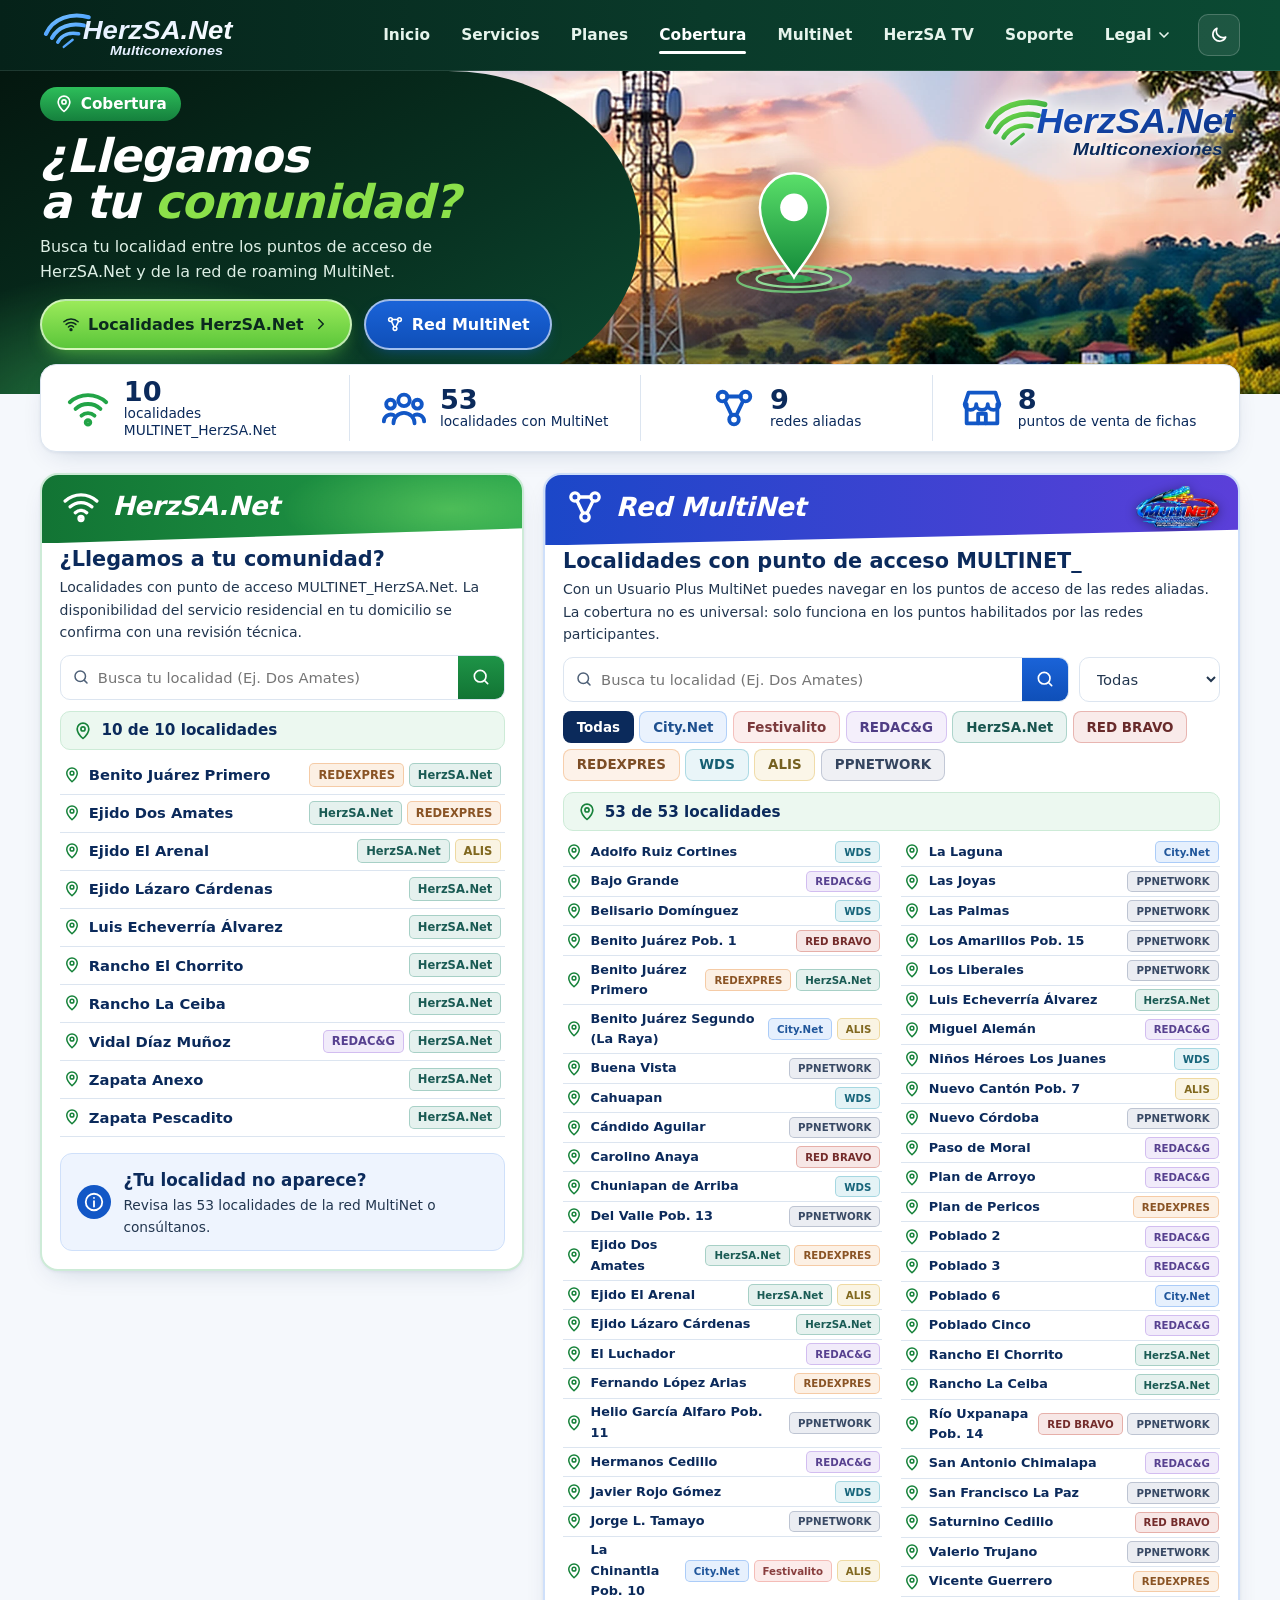
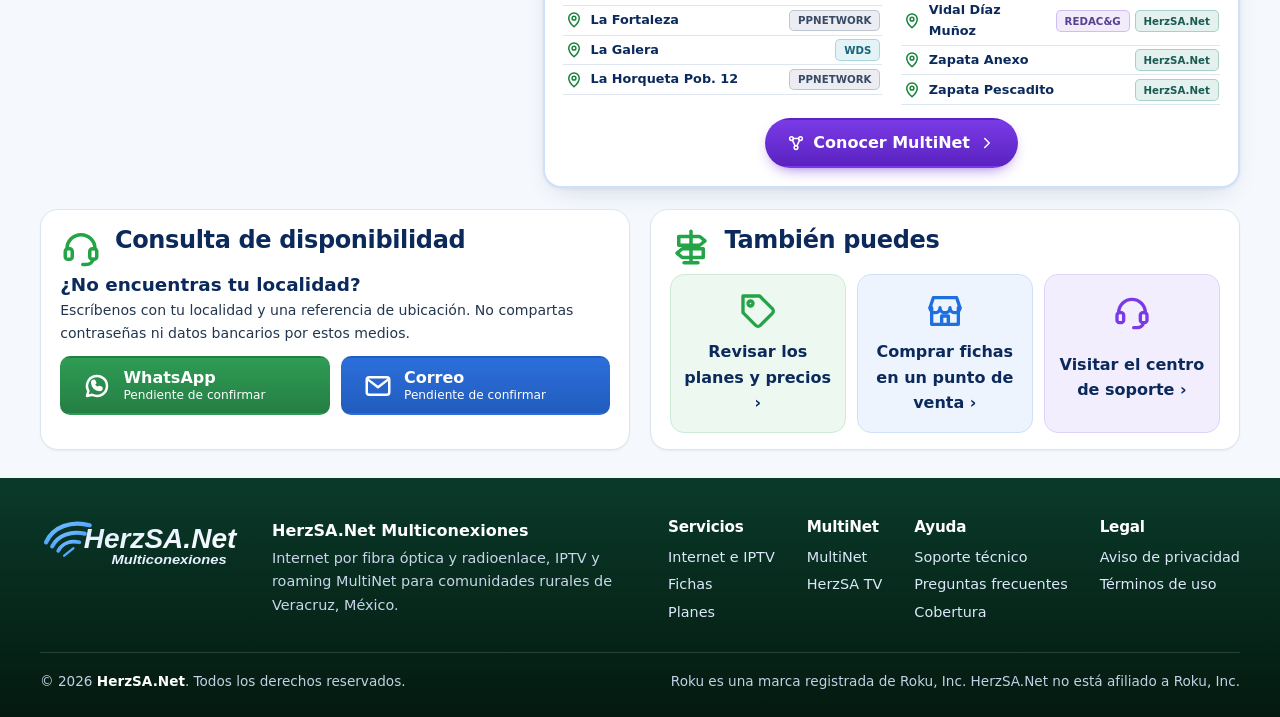
==== cobertura/index.html @ fa83e36f "Sitio oficial HerzSA.Net, MultiNet y HerzSA TV Sitio estático para GitHub Pages: inicio, servicios, " ====
<!doctype html>
<html lang="es-MX">
<head>
  <meta charset="utf-8">
  <meta name="viewport" content="width=device-width, initial-scale=1">
  <title>Cobertura | HerzSA.Net y red MultiNet</title>
  <meta name="description" content="Busca tu localidad entre los puntos de acceso de HerzSA.Net y las 53 localidades de la red de roaming MultiNet.">
  <link rel="canonical" href="https://silver2452.github.io/cobertura/">
  <meta property="og:type" content="website">
  <meta property="og:locale" content="es_MX">
  <meta property="og:site_name" content="HerzSA.Net">
  <meta property="og:title" content="Cobertura | HerzSA.Net y red MultiNet">
  <meta property="og:description" content="Busca tu localidad entre los puntos de acceso de HerzSA.Net y las 53 localidades de la red de roaming MultiNet.">
  <meta property="og:url" content="https://silver2452.github.io/cobertura/">
  <meta name="twitter:card" content="summary">
  <meta name="theme-color" content="#102A43">
  <link rel="icon" href="../favicon.svg" type="image/svg+xml">
  <link rel="preload" as="image" href="../assets/images/logo-herzsa-azul.svg">
  <link rel="stylesheet" href="../assets/css/styles.css">
  <script>try{var t=localStorage.getItem("theme");if(t==="dark"||t==="light")document.documentElement.dataset.theme=t}catch(e){}</script>
  <script type="module" src="../assets/js/main.js"></script>
</head>
<body class="theme-tv">
<a class="skip-link" href="#contenido">Saltar al contenido</a>
<header class="site-header">
  <div class="container header-inner">
    <a class="brand" href="../" aria-label="HerzSA.Net Multiconexiones — inicio">
      <img class="logo-light" src="../assets/images/logo-herzsa-azul.svg" alt="" width="196" height="50">
      <img class="logo-dark" src="../assets/images/logo-herzsa-blanco.svg" alt="" width="196" height="50">
    </a>
    <nav class="nav" id="menu-principal" aria-label="Menú principal">
      <ul>
        <li><a href="../">Inicio</a></li>
        <li><a href="../servicios/">Servicios</a></li>
        <li><a href="../planes/">Planes</a></li>
        <li><a href="../cobertura/" aria-current="page">Cobertura</a></li>
        <li><a href="../multinet/">MultiNet</a></li>
        <li><a href="../herzsa-tv/">HerzSA TV</a></li>
        <li><a href="../soporte/">Soporte</a></li>
        <li class="nav-drop">
          <button type="button" class="nav-drop__btn" aria-expanded="false" aria-controls="menu-legal">Legal<svg viewBox="0 0 24 24" fill="none" stroke="currentColor" stroke-width="2.5" stroke-linecap="round" stroke-linejoin="round" aria-hidden="true" focusable="false"><path d="M6 9l6 6 6-6"/></svg></button>
          <ul class="nav-drop__menu" id="menu-legal">
            <li><a href="../privacidad/">Aviso de privacidad</a></li>
            <li><a href="../terminos/">Términos de uso</a></li>
          </ul>
        </li>
      </ul>
    </nav>
    <button class="icon-btn" type="button" data-theme-toggle aria-pressed="false" aria-label="Cambiar a modo oscuro">
      <svg class="theme-icon-moon" viewBox="0 0 24 24" fill="none" stroke="currentColor" stroke-width="2" stroke-linecap="round" stroke-linejoin="round" aria-hidden="true" focusable="false"><path d="M20 14.5A8 8 0 0 1 9.5 4 8 8 0 1 0 20 14.5z"/></svg>
      <svg class="theme-icon-sun" viewBox="0 0 24 24" fill="none" stroke="currentColor" stroke-width="2" stroke-linecap="round" stroke-linejoin="round" aria-hidden="true" focusable="false"><circle cx="12" cy="12" r="4"/><path d="M12 2v2M12 20v2M4.9 4.9l1.4 1.4M17.7 17.7l1.4 1.4M2 12h2M20 12h2M4.9 19.1l1.4-1.4M17.7 6.3l1.4-1.4"/></svg>
    </button>
    <button class="icon-btn nav-toggle" type="button" data-nav-toggle aria-expanded="false" aria-controls="menu-principal">
      <span class="visually-hidden">Abrir menú</span>
      <svg viewBox="0 0 24 24" fill="none" stroke="currentColor" stroke-width="2" stroke-linecap="round" aria-hidden="true" focusable="false"><path d="M4 7h16M4 12h16M4 17h16"/></svg>
    </button>
  </div>
</header>
<main id="contenido">
  <section class="pl-hero cb-hero" aria-labelledby="cb-title">
    <div class="pl-hero__photo"><img src="../assets/images/hero-atardecer.webp" alt="" width="1392" height="666" fetchpriority="high"></div>
    <div class="pl-hero__panel" aria-hidden="true"></div>
    <svg class="cb-hero__pin" viewBox="0 0 160 170" aria-hidden="true" focusable="false">
      <defs><linearGradient id="pinG" x1="0" y1="0" x2="0" y2="1"><stop offset="0" stop-color="#5BE06A"/><stop offset="1" stop-color="#138A3A"/></linearGradient></defs>
      <ellipse cx="80" cy="150" rx="70" ry="16" fill="none" stroke="#7DF08A" stroke-width="3" opacity=".7"/>
      <ellipse cx="80" cy="150" rx="46" ry="10" fill="none" stroke="#9BF5A5" stroke-width="3" opacity=".85"/>
      <ellipse cx="80" cy="150" rx="22" ry="5" fill="#2DBE5A" opacity=".8"/>
      <path d="M80 148c-4-8-42-50-42-86a42 42 0 0 1 84 0c0 36-38 78-42 86z" fill="url(#pinG)" stroke="#FFFFFF" stroke-width="3"/>
      <circle cx="80" cy="62" r="17" fill="#FFFFFF"/>
    </svg>
    <img class="cb-hero__logo" src="../assets/images/logo-herzsa-verde.svg" alt="" width="330" height="84">
    <div class="container pl-hero__inner">
      <span class="svc-badge"><svg class="" viewBox="0 0 24 24" fill="none" stroke="currentColor" stroke-width="2" stroke-linecap="round" stroke-linejoin="round" aria-hidden="true" focusable="false"><path d="M12 21s-7-6.2-7-11.5A7 7 0 0 1 19 9.5C19 14.8 12 21 12 21z"/><circle cx="12" cy="9.5" r="2.5"/></svg>Cobertura</span>
      <h1 id="cb-title">¿Llegamos <span>a tu <em>comunidad?</em></span></h1>
      <p>Busca tu localidad entre los puntos de acceso de HerzSA.Net y de la red de roaming MultiNet.</p>
      <div class="actions">
        <a class="btn btn--lime" href="#herzsa"><svg class="" viewBox="0 0 24 24" fill="none" stroke="currentColor" stroke-width="2" stroke-linecap="round" stroke-linejoin="round" aria-hidden="true" focusable="false"><path d="M2.5 9a14 14 0 0 1 19 0M5.5 12.5a9.5 9.5 0 0 1 13 0M8.6 16a5 5 0 0 1 6.8 0"/><circle cx="12" cy="19.5" r="1.2"/></svg><span>Localidades HerzSA.Net</span><svg class="" viewBox="0 0 24 24" fill="none" stroke="currentColor" stroke-width="2" stroke-linecap="round" stroke-linejoin="round" aria-hidden="true" focusable="false"><path d="M9 6l6 6-6 6"/></svg></a>
        <a class="btn btn--pill-blue" href="#multinet"><svg class="" viewBox="0 0 24 24" fill="none" stroke="currentColor" stroke-width="2" stroke-linecap="round" stroke-linejoin="round" aria-hidden="true" focusable="false"><circle cx="6" cy="6" r="2.5"/><circle cx="18" cy="6" r="2.5"/><circle cx="12" cy="18" r="2.5"/><path d="M8.5 6h7M7.2 8.2l3.6 7.6M16.8 8.2l-3.6 7.6"/></svg><span>Red MultiNet</span></a>
      </div>
    </div>
  </section>

  <div class="container">
    <ul class="cb-stats">
      <li><svg class="" viewBox="0 0 24 24" fill="none" stroke="currentColor" stroke-width="2" stroke-linecap="round" stroke-linejoin="round" aria-hidden="true" focusable="false"><path d="M2.5 9a14 14 0 0 1 19 0M5.5 12.5a9.5 9.5 0 0 1 13 0M8.6 16a5 5 0 0 1 6.8 0"/><circle cx="12" cy="19.5" r="1.2"/></svg><span><strong data-stat="herzsaLocalities">10</strong>localidades MULTINET_HerzSA.Net</span></li>
      <li><svg class="" viewBox="0 0 24 24" fill="none" stroke="currentColor" stroke-width="2" stroke-linecap="round" stroke-linejoin="round" aria-hidden="true" focusable="false"><circle cx="12" cy="8" r="3"/><circle cx="5" cy="10" r="2.3"/><circle cx="19" cy="10" r="2.3"/><path d="M6.5 20a5.5 5.5 0 0 1 11 0"/><path d="M1.5 19a3.6 3.6 0 0 1 5-3.3M22.5 19a3.6 3.6 0 0 0-5-3.3"/></svg><span><strong data-stat="localities">53</strong>localidades con MultiNet</span></li>
      <li><svg class="" viewBox="0 0 24 24" fill="none" stroke="currentColor" stroke-width="2" stroke-linecap="round" stroke-linejoin="round" aria-hidden="true" focusable="false"><circle cx="6" cy="6" r="2.5"/><circle cx="18" cy="6" r="2.5"/><circle cx="12" cy="18" r="2.5"/><path d="M8.5 6h7M7.2 8.2l3.6 7.6M16.8 8.2l-3.6 7.6"/></svg><span><strong data-stat="allies">9</strong>redes aliadas</span></li>
      <li><svg class="" viewBox="0 0 24 24" fill="none" stroke="currentColor" stroke-width="2" stroke-linecap="round" stroke-linejoin="round" aria-hidden="true" focusable="false"><path d="M4 10v10h16V10"/><path d="M3 10l2-6h14l2 6"/><path d="M3 10c0 1.7 1.3 3 3 3s3-1.3 3-3c0 1.7 1.3 3 3 3s3-1.3 3-3c0 1.7 1.3 3 3 3s3-1.3 3-3"/><path d="M10 20v-5h4v5"/></svg><span><strong data-stat="salesPoints">8</strong>puntos de venta de fichas</span></li>
    </ul>
  </div>

  <section class="sv-block" aria-label="Buscadores de cobertura">
    <div class="container cb-two">
      <article class="cb-card cb-card--green" id="herzsa" aria-labelledby="hz-title">
        <div class="cb-card__band"><svg class="" viewBox="0 0 24 24" fill="none" stroke="currentColor" stroke-width="2" stroke-linecap="round" stroke-linejoin="round" aria-hidden="true" focusable="false"><path d="M2.5 9a14 14 0 0 1 19 0M5.5 12.5a9.5 9.5 0 0 1 13 0M8.6 16a5 5 0 0 1 6.8 0"/><circle cx="12" cy="19.5" r="1.2"/></svg><h2 id="hz-title">HerzSA.Net</h2></div>
        <div class="cb-card__body">
          <h3>¿Llegamos a tu comunidad?</h3>
          <p class="tv-small">Localidades con punto de acceso MULTINET_HerzSA.Net. La disponibilidad del servicio residencial en tu domicilio se confirma con una revisión técnica.</p>
          <form class="cb-search cb-search--green" role="search" action="#herzsa">
            <label class="visually-hidden" for="buscar-herzsa">Busca tu localidad en HerzSA.Net</label>
            <svg class="" viewBox="0 0 24 24" fill="none" stroke="currentColor" stroke-width="2" stroke-linecap="round" stroke-linejoin="round" aria-hidden="true" focusable="false"><circle cx="11" cy="11" r="7"/><path d="M20 20l-3.5-3.5"/></svg><input id="buscar-herzsa" type="search" placeholder="Busca tu localidad (Ej. Dos Amates)" autocomplete="off">
            <button type="submit" aria-label="Buscar"><svg class="" viewBox="0 0 24 24" fill="none" stroke="currentColor" stroke-width="2" stroke-linecap="round" stroke-linejoin="round" aria-hidden="true" focusable="false"><circle cx="11" cy="11" r="7"/><path d="M20 20l-3.5-3.5"/></svg></button>
          </form>
          <p class="cb-count cb-count--green"><svg class="" viewBox="0 0 24 24" fill="none" stroke="currentColor" stroke-width="2" stroke-linecap="round" stroke-linejoin="round" aria-hidden="true" focusable="false"><path d="M12 21s-7-6.2-7-11.5A7 7 0 0 1 19 9.5C19 14.8 12 21 12 21z"/><circle cx="12" cy="9.5" r="2.5"/></svg><span id="conteo-herzsa">10 de 10 localidades</span></p>
          <div data-coverage data-network="herzsa" data-layout="pins" data-search="#buscar-herzsa" data-count="#conteo-herzsa">
            <p>Consulta las localidades con nuestro equipo.</p>
          </div>
          <p class="cb-aside"><svg class="" viewBox="0 0 24 24" fill="none" stroke="currentColor" stroke-width="2" stroke-linecap="round" stroke-linejoin="round" aria-hidden="true" focusable="false"><circle cx="12" cy="12" r="9"/><path d="M12 11v6M12 7.5v.01"/></svg><span><strong>¿Tu localidad no aparece?</strong>Revisa las <span data-stat="localities">53</span> localidades de la red MultiNet o consúltanos.</span></p>
        </div>
      </article>

      <article class="cb-card cb-card--blue" id="multinet" aria-labelledby="mn-title">
        <div class="cb-card__band"><svg class="" viewBox="0 0 24 24" fill="none" stroke="currentColor" stroke-width="2" stroke-linecap="round" stroke-linejoin="round" aria-hidden="true" focusable="false"><circle cx="6" cy="6" r="2.5"/><circle cx="18" cy="6" r="2.5"/><circle cx="12" cy="18" r="2.5"/><path d="M8.5 6h7M7.2 8.2l3.6 7.6M16.8 8.2l-3.6 7.6"/></svg><h2 id="mn-title">Red MultiNet</h2><img src="../assets/images/multinet.webp" alt="" width="900" height="454"></div>
        <div class="cb-card__body">
          <h3>Localidades con punto de acceso MULTINET_</h3>
          <p class="tv-small">Con un Usuario Plus MultiNet puedes navegar en los puntos de acceso de las redes aliadas. La cobertura no es universal: solo funciona en los puntos habilitados por las redes participantes.</p>
          <div class="cb-tools">
            <form class="cb-search cb-search--blue" role="search" action="#multinet">
              <label class="visually-hidden" for="buscar-multinet">Busca tu localidad en la red MultiNet</label>
              <svg class="" viewBox="0 0 24 24" fill="none" stroke="currentColor" stroke-width="2" stroke-linecap="round" stroke-linejoin="round" aria-hidden="true" focusable="false"><circle cx="11" cy="11" r="7"/><path d="M20 20l-3.5-3.5"/></svg><input id="buscar-multinet" type="search" placeholder="Busca tu localidad (Ej. Dos Amates)" autocomplete="off">
              <button type="submit" aria-label="Buscar"><svg class="" viewBox="0 0 24 24" fill="none" stroke="currentColor" stroke-width="2" stroke-linecap="round" stroke-linejoin="round" aria-hidden="true" focusable="false"><circle cx="11" cy="11" r="7"/><path d="M20 20l-3.5-3.5"/></svg></button>
            </form>
            <label class="visually-hidden" for="red-multinet">Filtrar por red</label>
            <select id="red-multinet" class="cb-select"><option value="todas">Todas</option></select>
          </div>
          <div id="filtros-multinet" class="cb-filters"></div>
          <p class="cb-count cb-count--green"><svg class="" viewBox="0 0 24 24" fill="none" stroke="currentColor" stroke-width="2" stroke-linecap="round" stroke-linejoin="round" aria-hidden="true" focusable="false"><path d="M12 21s-7-6.2-7-11.5A7 7 0 0 1 19 9.5C19 14.8 12 21 12 21z"/><circle cx="12" cy="9.5" r="2.5"/></svg><span id="conteo-multinet">53 de 53 localidades</span></p>
          <div data-coverage data-layout="pins" data-search="#buscar-multinet" data-count="#conteo-multinet" data-filters="#filtros-multinet" data-select="#red-multinet" class="cb-multi">
            <p>Consulta la lista de localidades con tu proveedor.</p>
          </div>
          <p class="tabs-center" style="margin:.8rem 0 0"><a class="btn btn--purple pl-round" href="../multinet/"><svg class="" viewBox="0 0 24 24" fill="none" stroke="currentColor" stroke-width="2" stroke-linecap="round" stroke-linejoin="round" aria-hidden="true" focusable="false"><circle cx="6" cy="6" r="2.5"/><circle cx="18" cy="6" r="2.5"/><circle cx="12" cy="18" r="2.5"/><path d="M8.5 6h7M7.2 8.2l3.6 7.6M16.8 8.2l-3.6 7.6"/></svg><span>Conocer MultiNet</span><svg class="" viewBox="0 0 24 24" fill="none" stroke="currentColor" stroke-width="2" stroke-linecap="round" stroke-linejoin="round" aria-hidden="true" focusable="false"><path d="M9 6l6 6-6 6"/></svg></a></p>
        </div>
      </article>
    </div>
  </section>

  <section class="sv-block sv-block--last" aria-label="Consulta y otras opciones">
    <div class="container cb-two cb-two--even">
      <div class="cb-box">
        <div class="icon-head icon-head--green"><svg class="" viewBox="0 0 24 24" fill="none" stroke="currentColor" stroke-width="2" stroke-linecap="round" stroke-linejoin="round" aria-hidden="true" focusable="false"><path d="M4 13a8 8 0 0 1 16 0"/><rect x="3" y="13" width="4" height="6" rx="1.5"/><rect x="17" y="13" width="4" height="6" rx="1.5"/><path d="M19 19a4 4 0 0 1-4 3h-2"/></svg><div><h2>Consulta de disponibilidad</h2></div></div>
        <h3>¿No encuentras tu localidad?</h3>
        <p class="tv-small">Escríbenos con tu localidad y una referencia de ubicación. No compartas contraseñas ni datos bancarios por estos medios.</p>
        <div class="cb-contact">
          <a class="btn btn--green" data-contact="whatsapp" aria-disabled="true"><svg class="" viewBox="0 0 24 24" fill="none" stroke="currentColor" stroke-width="2" stroke-linecap="round" stroke-linejoin="round" aria-hidden="true" focusable="false"><path d="M20 12a8 8 0 0 1-11.8 7L4 20l1.1-4A8 8 0 1 1 20 12z"/><path d="M9 9.5c.3 1.8 1.7 3.6 3.6 4.4l1.2-1.1 1.8.8c0 1-.8 1.6-1.6 1.6A6 6 0 0 1 8.2 9.4c0-.8.6-1.6 1.6-1.6l.8 1.8z"/></svg><span>WhatsApp</span><span class="btn__note">Pendiente de confirmar</span></a>
          <a class="btn" data-contact="email" aria-disabled="true"><svg class="" viewBox="0 0 24 24" fill="none" stroke="currentColor" stroke-width="2" stroke-linecap="round" stroke-linejoin="round" aria-hidden="true" focusable="false"><rect x="3" y="5" width="18" height="14" rx="2"/><path d="M3.5 6.5l8.5 6.5 8.5-6.5"/></svg><span>Correo</span><span class="btn__note">Pendiente de confirmar</span></a>
        </div>
      </div>
      <div class="cb-box">
        <div class="icon-head icon-head--green"><svg class="" viewBox="0 0 24 24" fill="none" stroke="currentColor" stroke-width="2" stroke-linecap="round" stroke-linejoin="round" aria-hidden="true" focusable="false"><path d="M12 3v18M8 21h8"/><path d="M5 6h12l3 2.5L17 11H5zM19 13H7l-3 2.5L7 18h12z"/></svg><div><h2>También puedes</h2></div></div>
        <div class="cb-tiles">
          <a class="cb-tile cb-tile--green" href="../planes/"><svg class="" viewBox="0 0 24 24" fill="none" stroke="currentColor" stroke-width="2" stroke-linecap="round" stroke-linejoin="round" aria-hidden="true" focusable="false"><path d="M20.6 13.4l-7.2 7.2a2 2 0 0 1-2.8 0L3 13V3h10l7.6 7.6a2 2 0 0 1 0 2.8z"/><circle cx="7.5" cy="7.5" r="1.5"/></svg><span>Revisar los planes y precios</span></a>
          <a class="cb-tile cb-tile--blue" href="../planes/#puntos-venta"><svg class="" viewBox="0 0 24 24" fill="none" stroke="currentColor" stroke-width="2" stroke-linecap="round" stroke-linejoin="round" aria-hidden="true" focusable="false"><path d="M4 10v10h16V10"/><path d="M3 10l2-6h14l2 6"/><path d="M3 10c0 1.7 1.3 3 3 3s3-1.3 3-3c0 1.7 1.3 3 3 3s3-1.3 3-3c0 1.7 1.3 3 3 3s3-1.3 3-3"/><path d="M10 20v-5h4v5"/></svg><span>Comprar fichas en un punto de venta</span></a>
          <a class="cb-tile cb-tile--purple" href="../soporte/"><svg class="" viewBox="0 0 24 24" fill="none" stroke="currentColor" stroke-width="2" stroke-linecap="round" stroke-linejoin="round" aria-hidden="true" focusable="false"><path d="M4 13a8 8 0 0 1 16 0"/><rect x="3" y="13" width="4" height="6" rx="1.5"/><rect x="17" y="13" width="4" height="6" rx="1.5"/><path d="M19 19a4 4 0 0 1-4 3h-2"/></svg><span>Visitar el centro de soporte</span></a>
        </div>
      </div>
    </div>
  </section>

</main>
<footer class="site-footer">
  <div class="container">
    <div class="footer-grid">
      <img class="footer-logo" src="../assets/images/logo-herzsa-blanco.svg" alt="HerzSA.Net Multiconexiones" width="200" height="51">
      <div class="footer-about">
        <strong>HerzSA.Net Multiconexiones</strong>
        <p>Internet por fibra óptica y radioenlace, IPTV y roaming MultiNet para comunidades rurales de Veracruz, México.</p>
        <div data-social hidden><h2 class="visually-hidden">Redes sociales</h2></div>
      </div>
      <nav aria-label="Servicios">
        <h2>Servicios</h2>
        <ul>
          <li><a href="../servicios/">Internet e IPTV</a></li>
          <li><a href="../planes/#fichas">Fichas</a></li>
          <li><a href="../planes/">Planes</a></li>
        </ul>
      </nav>
      <nav aria-label="MultiNet y HerzSA TV">
        <h2>MultiNet</h2>
        <ul>
          <li><a href="../multinet/">MultiNet</a></li>
          <li><a href="../herzsa-tv/">HerzSA TV</a></li>
        </ul>
      </nav>
      <nav aria-label="Ayuda">
        <h2>Ayuda</h2>
        <ul>
          <li><a href="../soporte/">Soporte técnico</a></li>
          <li><a href="../soporte/">Preguntas frecuentes</a></li>
          <li><a href="../cobertura/">Cobertura</a></li>
        </ul>
      </nav>
      <nav aria-label="Legal">
        <h2>Legal</h2>
        <ul>
          <li><a href="../privacidad/">Aviso de privacidad</a></li>
          <li><a href="../terminos/">Términos de uso</a></li>
        </ul>
      </nav>
    </div>
    <div class="footer-bottom">
      <p>© <span data-year>2026</span> <strong>HerzSA.Net</strong>. Todos los derechos reservados.</p>
      <p>Roku es una marca registrada de Roku, Inc. HerzSA.Net no está afiliado a Roku, Inc.</p>
    </div>
  </div>
</footer>
</body>
</html>
---- assets/css/styles.css ----
/* =========================================================
   HerzSA.Net — Hoja de estilos principal
   Diseño basado en la muestra imagenes/pgnw.png
   ========================================================= */

:root {
  /* Marca */
  --navy-900: #061C46;
  --navy: #0B2A5B;
  --blue-800: #0A3E9E;
  --blue: #1257C6;          /* botones y acentos (AA con blanco) */
  --blue-500: #1E6FE0;
  --sky: #5EC8FF;
  --green: #16823A;         /* botón verde (AA con blanco) */
  --green-500: #22A447;
  --purple: #6A2BD6;
  --orange: #C4540C;
  --orange-500: #F2711C;

  /* Tintes de tarjetas */
  --tint-blue: #EEF4FE;
  --tint-green: #ECF8F0;
  --tint-purple: #F3EEFE;
  --tint-orange: #FFF3E8;
  --tint-indigo: #EDF1FE;
  --line-blue: #CFE0FA;
  --line-green: #CDEBD7;
  --line-purple: #DFD2FA;
  --line-orange: #FBD9BC;

  /* Superficies (claro) */
  --bg: #F5F8FC;
  --surface: #FFFFFF;
  --surface-2: #EEF3F9;
  --text: #22364F;
  --heading: #0B2A5B;
  --text-muted: #4F6178;
  --border: #DCE5F0;
  --link: #1257C6;
  --focus: #0B6BCB;
  --check: #16823A;
  --pending-bg: #FFF4D6;
  --pending-text: #6B4A00;
  --pending-border: #E8C66A;
  --shadow-sm: 0 1px 2px rgba(11, 42, 91, .06);
  --shadow: 0 1px 3px rgba(11, 42, 91, .06), 0 10px 28px -12px rgba(11, 42, 91, .2);
  --shadow-lg: 0 24px 60px -22px rgba(11, 42, 91, .38);

  --radius: 16px;
  --radius-sm: 10px;
  --max: 1200px;
  --font: system-ui, -apple-system, "Segoe UI", Roboto, "Helvetica Neue", Arial, "Noto Sans", sans-serif;
  color-scheme: light;
}

@media (prefers-color-scheme: dark) {
  :root:not([data-theme="light"]) {
    --bg: #081426;
    --surface: #0F1F38;
    --surface-2: #152A49;
    --text: #DCE6F2;
    --heading: #F1F6FC;
    --text-muted: #A9B9CE;
    --border: #233D62;
    --link: #8DBBFF;
    --focus: #7CB8FF;
    --check: #4CCB78;
    --tint-blue: #11284A; --tint-green: #0F2B22; --tint-purple: #1E1A44; --tint-orange: #2E1F14; --tint-indigo: #142449;
    --line-blue: #23497E; --line-green: #1F5A3C; --line-purple: #3D3378; --line-orange: #5F3B1E;
    --pending-bg: #3A2E0E; --pending-text: #FFD978; --pending-border: #7A6221;
    --shadow: 0 1px 2px rgba(0, 0, 0, .3), 0 12px 30px -12px rgba(0, 0, 0, .6);
    --shadow-lg: 0 24px 60px -20px rgba(0, 0, 0, .7);
    color-scheme: dark;
  }
}
:root[data-theme="dark"] {
  --bg: #081426;
  --surface: #0F1F38;
  --surface-2: #152A49;
  --text: #DCE6F2;
  --heading: #F1F6FC;
  --text-muted: #A9B9CE;
  --border: #233D62;
  --link: #8DBBFF;
  --focus: #7CB8FF;
  --check: #4CCB78;
  --tint-blue: #11284A; --tint-green: #0F2B22; --tint-purple: #1E1A44; --tint-orange: #2E1F14; --tint-indigo: #142449;
  --line-blue: #23497E; --line-green: #1F5A3C; --line-purple: #3D3378; --line-orange: #5F3B1E;
  --pending-bg: #3A2E0E; --pending-text: #FFD978; --pending-border: #7A6221;
  --shadow: 0 1px 2px rgba(0, 0, 0, .3), 0 12px 30px -12px rgba(0, 0, 0, .6);
  --shadow-lg: 0 24px 60px -20px rgba(0, 0, 0, .7);
  color-scheme: dark;
}

/* ---------- Base ---------- */
*, *::before, *::after { box-sizing: border-box; }
[hidden] { display: none !important; }
html { -webkit-text-size-adjust: 100%; scroll-behavior: smooth; scroll-padding-top: 84px; }
body {
  margin: 0; font-family: var(--font); font-size: 1rem; line-height: 1.6;
  color: var(--text); background: var(--bg); -webkit-font-smoothing: antialiased;
}
img, svg { max-width: 100%; height: auto; display: block; }
h1, h2, h3, h4 { color: var(--heading); line-height: 1.2; margin: 0 0 .5em; }
h1 { font-size: clamp(2rem, 4.4vw, 3.1rem); letter-spacing: -.02em; font-weight: 800; }
h2 { font-size: clamp(1.6rem, 3vw, 2.2rem); letter-spacing: -.015em; font-weight: 800; }
h3 { font-size: 1.15rem; font-weight: 750; }
p { margin: 0 0 1em; }
a { color: var(--link); text-underline-offset: .18em; }
a:hover { text-decoration-thickness: 2px; }
ul, ol { padding-left: 1.3em; }
li + li { margin-top: .3em; }
code { font-size: .92em; background: var(--surface-2); padding: .1em .35em; border-radius: 5px; }
:focus-visible { outline: 3px solid var(--focus); outline-offset: 3px; border-radius: 6px; }

.skip-link {
  position: absolute; left: 1rem; top: -100px; z-index: 100;
  background: var(--surface); color: var(--text); padding: .75rem 1rem;
  border-radius: var(--radius-sm); box-shadow: var(--shadow); font-weight: 600;
}
.skip-link:focus { top: 1rem; }
.visually-hidden {
  position: absolute !important; width: 1px; height: 1px; padding: 0; margin: -1px;
  overflow: hidden; clip: rect(0 0 0 0); white-space: nowrap; border: 0;
}
.container { width: min(100% - 2rem, var(--max)); margin-inline: auto; }

/* ---------- Animación de aparición ---------- */
.js .reveal { opacity: 0; transform: translateY(14px); transition: opacity .55s ease, transform .55s ease; }
.js .reveal.is-visible { opacity: 1; transform: none; }
@media (prefers-reduced-motion: reduce) {
  html { scroll-behavior: auto; }
  *, *::before, *::after { transition: none !important; animation: none !important; }
  .js .reveal { opacity: 1; transform: none; }
}

/* ---------- Encabezado ---------- */
.site-header {
  position: sticky; top: 0; z-index: 50;
  background: color-mix(in srgb, var(--surface) 94%, transparent);
  backdrop-filter: saturate(1.5) blur(12px); -webkit-backdrop-filter: saturate(1.5) blur(12px);
  border-bottom: 1px solid var(--border);
  transition: box-shadow .2s;
}
.site-header.is-scrolled { box-shadow: var(--shadow); }
.header-inner { display: flex; align-items: center; gap: .75rem; min-height: 70px; }
.brand { display: inline-flex; align-items: center; text-decoration: none; margin-right: auto; }
.brand img { height: 50px; width: auto; }
.brand .logo-dark { display: none; }
:root[data-theme="dark"] .brand .logo-light { display: none; }
:root[data-theme="dark"] .brand .logo-dark { display: block; }
@media (prefers-color-scheme: dark) {
  :root:not([data-theme="light"]) .brand .logo-light { display: none; }
  :root:not([data-theme="light"]) .brand .logo-dark { display: block; }
}

.nav ul { list-style: none; margin: 0; padding: 0; display: flex; gap: .25rem; }
.nav li + li { margin: 0; }
.nav a {
  position: relative; display: block; padding: .6rem .85rem;
  color: var(--heading); text-decoration: none; font-weight: 650; font-size: .96rem;
  border-radius: 8px; transition: color .15s, background .15s;
}
.nav a:hover { color: var(--blue); background: var(--tint-blue); }
.nav a[aria-current="page"] { color: var(--blue); }
.nav a[aria-current="page"]::after {
  content: ""; position: absolute; left: .85rem; right: .85rem; bottom: .2rem; height: 3px;
  border-radius: 3px; background: var(--blue);
}
:root[data-theme="dark"] .nav a[aria-current="page"] { color: #8DBBFF; }
:root[data-theme="dark"] .nav a[aria-current="page"]::after { background: #8DBBFF; }
@media (prefers-color-scheme: dark) {
  :root:not([data-theme="light"]) .nav a[aria-current="page"] { color: #8DBBFF; }
  :root:not([data-theme="light"]) .nav a[aria-current="page"]::after { background: #8DBBFF; }
}

.icon-btn {
  display: inline-grid; place-items: center; width: 42px; height: 42px; flex: none;
  border: 1px solid var(--border); border-radius: 10px;
  background: var(--surface); color: var(--heading); cursor: pointer;
  transition: background .15s, transform .15s;
}
.icon-btn:hover { background: var(--surface-2); }
.icon-btn:active { transform: scale(.95); }
.icon-btn svg { width: 20px; height: 20px; }
.theme-icon-sun { display: none; }
[aria-pressed="true"] .theme-icon-sun { display: block; }
[aria-pressed="true"] .theme-icon-moon { display: none; }
.nav-toggle { display: none; }

@media (max-width: 980px) {
  .nav-toggle { display: inline-grid; }
  .brand img { height: 44px; }
  .nav {
    position: absolute; left: 0; right: 0; top: 100%;
    background: var(--surface); border-bottom: 1px solid var(--border);
    box-shadow: var(--shadow-lg); display: none;
  }
  .nav.is-open { display: block; }
  .nav ul { flex-direction: column; padding: .75rem 1rem 1.25rem; }
  .nav a { padding: .85rem 1rem; font-size: 1.05rem; }
  .nav a[aria-current="page"]::after { left: 1rem; right: auto; width: 28px; }
}

/* ---------- Botones ---------- */
.actions { display: flex; flex-wrap: wrap; gap: .75rem; margin-top: 1.5rem; }
.btn {
  display: inline-flex; align-items: center; gap: .5rem; justify-content: center;
  min-height: 46px; padding: .65rem 1.25rem; border-radius: 10px;
  font: inherit; font-weight: 700; text-decoration: none; cursor: pointer;
  border: 2px solid transparent;
  background: linear-gradient(180deg, #1A63D8, #0F4FB8); color: #FFFFFF;
  box-shadow: 0 6px 16px -8px rgba(18, 87, 198, .8);
  transition: transform .15s, box-shadow .15s, filter .15s;
}
.btn:hover { transform: translateY(-1px); filter: brightness(1.06); box-shadow: 0 10px 22px -10px rgba(18, 87, 198, .9); }
.btn:active { transform: none; }
.btn svg { width: 18px; height: 18px; flex: none; }
.btn--sm { min-height: 40px; padding: .5rem 1rem; font-size: .92rem; }
.btn--green { background: linear-gradient(180deg, #1E9447, #127434); box-shadow: 0 6px 16px -8px rgba(22, 130, 58, .9); }
.btn--purple { background: linear-gradient(180deg, #7A3BE6, #5A22C0); box-shadow: 0 6px 16px -8px rgba(106, 43, 214, .9); }
.btn--orange { background: linear-gradient(180deg, #D2600F, #B0480A); box-shadow: 0 6px 16px -8px rgba(196, 84, 12, .9); }
.btn--ghost { background: transparent; color: var(--blue); border-color: currentColor; box-shadow: none; }
:root[data-theme="dark"] .btn--ghost { color: #8DBBFF; }
@media (prefers-color-scheme: dark) { :root:not([data-theme="light"]) .btn--ghost { color: #8DBBFF; } }
.btn--ghost:hover { background: var(--tint-blue); box-shadow: none; }
.btn--light { background: #FFFFFF; color: var(--navy); box-shadow: 0 10px 30px -10px rgba(0,0,0,.5); }
.btn--outline-light { background: rgba(255,255,255,.06); color: #FFFFFF; border-color: rgba(255,255,255,.75); box-shadow: none; }
.btn--outline-light:hover { background: rgba(255,255,255,.16); box-shadow: none; }
.btn.is-disabled {
  background: var(--surface-2); color: var(--text-muted); border-color: var(--border); box-shadow: none;
  cursor: not-allowed; transform: none; filter: none; flex-direction: column; gap: 0; line-height: 1.25;
}
.btn.is-disabled svg { display: none; }
.btn__note { font-size: .74rem; font-weight: 600; }
.btn:not(.is-disabled) .btn__note { display: none; }

/* ---------- Secciones genéricas ---------- */
.section { padding: clamp(3rem, 7vw, 5rem) 0; }
.section--alt { background: var(--surface); border-block: 1px solid var(--border); }
.section-head { max-width: 760px; margin-bottom: 2.25rem; }
.section-head--center { margin-inline: auto; text-align: center; }
.section-head p { color: var(--text-muted); font-size: 1.08rem; }
.eyebrow {
  display: inline-flex; align-items: center; gap: .5rem;
  font-size: .78rem; font-weight: 800; letter-spacing: .12em;
  text-transform: uppercase; color: var(--blue); margin-bottom: .7rem;
}
:root[data-theme="dark"] .eyebrow { color: #8DBBFF; }
@media (prefers-color-scheme: dark) { :root:not([data-theme="light"]) .eyebrow { color: #8DBBFF; } }
.eyebrow::before { content: ""; width: 22px; height: 3px; border-radius: 2px; background: currentColor; }
.section-head--center .eyebrow::after { content: ""; width: 22px; height: 3px; border-radius: 2px; background: currentColor; }

/* Encabezado con barra lateral (estilo de la muestra) */
.bar-head { border-left: 5px solid var(--blue); padding-left: .9rem; margin-bottom: .75rem; }
.bar-head h2 { margin: 0; font-size: clamp(1.55rem, 2.6vw, 2rem); }
.bar-head p { margin: .1rem 0 0; font-size: 1.12rem; font-weight: 650; color: var(--heading); }
.bar-lead { color: var(--text-muted); margin-bottom: 1.4rem; max-width: 60ch; }
.icon-head { display: flex; gap: .8rem; align-items: flex-start; margin-bottom: .75rem; }
.icon-head > svg { width: 40px; height: 40px; flex: none; color: var(--blue); }
.icon-head h2 { margin: 0; font-size: clamp(1.45rem, 2.4vw, 1.8rem); }
.icon-head p { margin: 0; font-weight: 650; color: var(--heading); }

/* ---------- Hero de la página principal ---------- */
.hm-hero { position: relative; isolation: isolate; background: var(--navy-900); border-radius: 0 0 28px 28px; overflow: hidden; }
.hm-hero__photo { position: absolute; inset: 0 0 0 38%; z-index: -2; }
.hm-hero__photo img { width: 100%; height: 100%; object-fit: cover; object-position: 30% 50%; }
.hm-hero__panel {
  position: absolute; inset: 0 auto 0 0; width: 56%; z-index: -1;
  background: linear-gradient(160deg, #0B3A93 0%, #0E4DB8 45%, #1262D4 100%);
  clip-path: polygon(0 0, 100% 0, 84% 100%, 0 100%);
}
.hm-hero__panel::after {
  content: ""; position: absolute; inset: 0;
  background:
    radial-gradient(500px 300px at 0% 100%, rgba(94, 200, 255, .25), transparent 70%),
    repeating-linear-gradient(115deg, rgba(255,255,255,.035) 0 2px, transparent 2px 22px);
}
.hm-hero__inner { display: grid; grid-template-columns: 1.05fr .95fr; align-items: center; min-height: 440px; padding: 2.5rem 0 4.5rem; }
.hm-hero__copy { color: #E3ECFA; max-width: 560px; }
.hm-hero__kicker { font-weight: 700; font-size: 1.08rem; color: #FFFFFF; margin: 0 0 .25rem; }
.hm-hero h1 { color: #FFFFFF; font-size: clamp(1.9rem, 3.6vw, 2.75rem); margin-bottom: .6rem; }
.hm-hero h1 .accent { color: var(--sky); }
.hm-hero__lead { color: #DCE7F8; font-size: 1.04rem; margin-bottom: 1.25rem; }
.hm-features { list-style: none; margin: 0 0 1.5rem; padding: 0; display: flex; flex-wrap: wrap; gap: .9rem 1.4rem; }
.hm-features li { margin: 0; display: grid; justify-items: center; gap: .35rem; width: 72px; text-align: center; font-size: .78rem; font-weight: 700; line-height: 1.2; color: #FFFFFF; }
.hm-features span.ico {
  width: 50px; height: 50px; border-radius: 12px; display: grid; place-items: center;
  background: rgba(255,255,255,.1); border: 1.5px solid rgba(255,255,255,.45); color: #FFFFFF;
  box-shadow: inset 0 0 18px rgba(94,200,255,.25);
}
.hm-features svg { width: 26px; height: 26px; }
.hm-hero .actions { margin-top: 0; }
.hm-hero .btn--green { min-width: 175px; }
.hm-hero__logo { justify-self: center; width: min(100%, 400px); filter: drop-shadow(0 4px 14px rgba(255,255,255,.55)) drop-shadow(0 2px 2px rgba(255,255,255,.6)); }
@media (max-width: 900px) {
  .hm-hero { border-radius: 0 0 22px 22px; }
  .hm-hero__photo { inset: 0 0 auto 0; height: 260px; }
  .hm-hero__photo::after { content: ""; position: absolute; inset: 0; background: linear-gradient(180deg, transparent 55%, rgba(11,58,147,.9)); }
  .hm-hero__panel { inset: 240px 0 0 0; width: auto; clip-path: none; }
  .hm-hero__inner { grid-template-columns: 1fr; min-height: 0; padding: 1.5rem 0 4.5rem; }
  .hm-hero__logo { order: -1; width: min(78%, 320px); height: 200px; margin-bottom: 2.75rem; }
  .hm-features { gap: .8rem; }
  .hm-features li { width: 62px; }
}

/* ---------- Banda de cifras (tarjetas separadas) ---------- */
.hm-stats { position: relative; z-index: 2; margin-top: -2.6rem; display: grid; grid-template-columns: repeat(4, 1fr); gap: 1rem; list-style: none; padding: 0; }
.hm-stats li { margin: 0; display: flex; align-items: center; gap: .9rem; background: var(--surface); border: 1px solid var(--border); border-radius: 14px; padding: 1rem 1.2rem; box-shadow: var(--shadow); }
.hm-stats svg { width: 42px; height: 42px; flex: none; color: var(--blue); }
:root[data-theme="dark"] .hm-stats svg { color: #8DBBFF; }
@media (prefers-color-scheme: dark) { :root:not([data-theme="light"]) .hm-stats svg { color: #8DBBFF; } }
.hm-stats strong { display: block; font-size: 1.55rem; font-weight: 800; color: var(--heading); line-height: 1.1; font-variant-numeric: tabular-nums; }
.hm-stats span.lbl { font-size: .86rem; color: var(--text-muted); }
@media (max-width: 860px) { .hm-stats { grid-template-columns: 1fr 1fr; } }
@media (max-width: 420px) { .hm-stats li { padding: .8rem; gap: .6rem; } .hm-stats svg { width: 32px; height: 32px; } .hm-stats strong { font-size: 1.3rem; } }

.hm-section { padding: clamp(2.25rem, 5vw, 3.25rem) 0; }

/* ---------- Servicios ---------- */
.svc-grid { display: grid; gap: 1rem; grid-template-columns: repeat(4, 1fr); }
@media (max-width: 1000px) { .svc-grid { grid-template-columns: 1fr 1fr; } }
@media (max-width: 560px) { .svc-grid { grid-template-columns: 1fr; } }
.svc { display: flex; flex-direction: column; border-radius: 14px; padding: 1.2rem 1.25rem; border: 1px solid; box-shadow: var(--shadow-sm); transition: transform .2s, box-shadow .2s; }
.svc:hover { transform: translateY(-3px); box-shadow: var(--shadow); }
.svc__top { display: flex; align-items: center; gap: .75rem; margin-bottom: .6rem; }
.svc__top svg { width: 44px; height: 44px; flex: none; }
.svc h3 { margin: 0; font-size: 1.15rem; }
.svc p { font-size: .94rem; margin: 0 0 .9rem; }
.svc .btn { margin-top: auto; align-self: center; }
.svc--green { background: var(--tint-green); border-color: var(--line-green); } .svc--green .svc__top svg { color: var(--green-500); }
.svc--blue { background: var(--tint-blue); border-color: var(--line-blue); } .svc--blue .svc__top svg { color: var(--blue-500); }
.svc--purple { background: var(--tint-purple); border-color: var(--line-purple); } .svc--purple .svc__top svg { color: #7A3BE6; }
.svc--orange { background: var(--tint-orange); border-color: var(--line-orange); } .svc--orange .svc__top svg { color: var(--orange-500); }

.sym {
  display: grid; grid-template-columns: auto auto 1px 1fr; gap: 1rem 1.5rem; align-items: center;
  margin-top: 1.25rem; padding: 1.1rem 1.5rem; background: var(--surface);
  border: 1px solid var(--line-blue); border-radius: 14px; box-shadow: var(--shadow-sm);
}
.sym svg { width: 46px; height: 46px; color: var(--blue); }
.sym h3 { margin: 0; font-size: 1.3rem; }
.sym__div { width: 1px; align-self: stretch; background: var(--border); }
.sym p { margin: 0; font-size: .95rem; }
@media (max-width: 760px) { .sym { grid-template-columns: auto 1fr; } .sym__div { display: none; } .sym p { grid-column: 1 / -1; } }

/* ---------- Planes y fichas + puntos de venta ---------- */
.two-col { display: grid; grid-template-columns: 1.9fr 1fr; gap: 2rem; align-items: start; }
.two-col--even { grid-template-columns: 1fr 1fr; }
.two-col--eco { grid-template-columns: .95fr 1.05fr; }
.two-col__side { border-left: 1px solid var(--border); padding-left: 2rem; }
@media (max-width: 1000px) {
  .two-col, .two-col--even, .two-col--eco { grid-template-columns: 1fr; }
  .two-col__side { border-left: 0; padding-left: 0; }
}
.plans-top { display: flex; flex-wrap: wrap; align-items: flex-start; justify-content: space-between; gap: 1rem; }

.tablist { display: inline-flex; gap: .4rem; padding: .3rem; background: var(--surface); border: 1px solid var(--border); border-radius: 12px; box-shadow: var(--shadow-sm); margin: 0 0 1rem; }
.tabs-center { text-align: center; }
.tablist [role="tab"] {
  display: inline-flex; align-items: center; gap: .5rem;
  font: inherit; font-weight: 700; font-size: .95rem; color: var(--heading); cursor: pointer;
  border: 0; background: transparent; padding: .6rem 1.1rem; border-radius: 9px; min-height: 44px;
  transition: background .15s, color .15s;
}
.tablist [role="tab"] svg { width: 20px; height: 20px; }
.tablist [role="tab"][aria-selected="true"] { background: linear-gradient(180deg, #1A63D8, #0F4FB8); color: #FFFFFF; box-shadow: 0 6px 14px -8px rgba(18,87,198,.9); }

.plans { display: grid; gap: 1rem; grid-template-columns: repeat(3, 1fr); align-items: stretch; margin-top: .75rem; }
@media (max-width: 760px) { .plans { grid-template-columns: 1fr; } }
.plan {
  position: relative; display: flex; flex-direction: column;
  border: 1px solid; border-radius: 14px; padding: 1.3rem 1.2rem 1.2rem; box-shadow: var(--shadow-sm);
  transition: transform .2s, box-shadow .2s;
}
.plan:hover { transform: translateY(-3px); box-shadow: var(--shadow); }
.plan--blue { background: var(--tint-blue); border-color: var(--line-blue); }
.plan--indigo { background: var(--tint-indigo); border-color: #C3D2FA; }
.plan--green { background: var(--tint-green); border-color: var(--line-green); }
:root[data-theme="dark"] .plan--indigo { border-color: var(--line-blue); }
@media (prefers-color-scheme: dark) { :root:not([data-theme="light"]) .plan--indigo { border-color: var(--line-blue); } }
.plan__subtitle { font-size: .78rem; font-weight: 800; letter-spacing: .1em; text-transform: uppercase; color: var(--blue); margin: 0 0 .25rem; }
.plan__name { font-size: 1.3rem; margin: 0; }
.plan__speed { margin: 0 0 .4rem; font-weight: 650; color: var(--heading); font-size: .95rem; }
.plan__price { margin: 0 0 .5rem; display: flex; align-items: baseline; gap: .2rem; }
.plan__amount { font-size: 2.2rem; font-weight: 800; color: var(--heading); letter-spacing: -.02em; line-height: 1; }
.plan__period { color: var(--text-muted); font-weight: 650; font-size: .95rem; }
.plan__desc { color: var(--heading); font-weight: 600; font-size: .92rem; }
.plan__features { list-style: none; padding: .8rem 0 0; margin: 0 0 1rem; border-top: 1px solid color-mix(in srgb, var(--border) 80%, transparent); display: grid; gap: .45rem; font-size: .88rem; }
.plan__features li { margin: 0; display: flex; gap: .5rem; align-items: flex-start; }
.plan__features svg { width: 16px; height: 16px; flex: none; margin-top: .2em; color: var(--check); }
.plan__cta { margin-top: auto; width: 100%; }
.plan--green .plan__cta { background: linear-gradient(180deg, #1E9447, #127434); box-shadow: 0 6px 16px -8px rgba(22, 130, 58, .9); }
.plan__ribbon {
  position: absolute; top: -12px; left: 50%; transform: translateX(-50%);
  background: linear-gradient(180deg, #1A63D8, #0F4FB8); color: #FFFFFF;
  font-size: .74rem; font-weight: 800; padding: .22rem .8rem; border-radius: 999px; white-space: nowrap;
  box-shadow: 0 6px 14px -6px rgba(18, 87, 198, .7);
}
.plan--green .plan__ribbon { background: linear-gradient(180deg, #1E9447, #127434); }

.note {
  display: flex; gap: .7rem; align-items: flex-start;
  background: var(--tint-blue); border: 1px solid var(--line-blue);
  padding: .9rem 1.1rem; border-radius: 12px; margin-top: 1.25rem; font-size: .92rem;
}
.note svg { width: 20px; height: 20px; flex: none; color: var(--blue); margin-top: .15em; }
:root[data-theme="dark"] .note svg { color: #8DBBFF; }
@media (prefers-color-scheme: dark) { :root:not([data-theme="light"]) .note svg { color: #8DBBFF; } }
.note > div > :last-child, .note > :last-child { margin-bottom: 0; }
.note--plain { background: transparent; border: 0; padding: 0; margin-top: 1rem; }

.user-types { display: grid; grid-template-columns: 1fr 1fr; margin-top: .9rem; background: var(--surface); border: 1px solid var(--border); border-radius: 12px; box-shadow: var(--shadow-sm); }
.user-types > div { display: flex; gap: .8rem; padding: .9rem 1.1rem; font-size: .88rem; }
.user-types > div + div { border-left: 1px solid var(--border); }
.user-types svg { width: 30px; height: 30px; flex: none; color: var(--blue); }
.user-types strong { display: block; color: var(--heading); }
@media (max-width: 640px) { .user-types { grid-template-columns: 1fr; } .user-types > div + div { border-left: 0; border-top: 1px solid var(--border); } }

.spots { list-style: none; padding: 0; margin: 1rem 0 0; display: grid; }
.spot { margin: 0; display: grid; grid-template-columns: 1fr 1fr; gap: .5rem; align-items: center; padding: .6rem .25rem; border-bottom: 1px solid var(--border); font-size: .92rem; }
.spot__store, .spot__loc { display: flex; gap: .55rem; align-items: center; }
.spot__store svg { width: 20px; height: 20px; flex: none; color: var(--blue); }
.spot__loc svg { width: 16px; height: 16px; flex: none; color: var(--blue); }
.spot strong { color: var(--heading); }
.spot__loc { color: var(--text-muted); }
@media (max-width: 420px) { .spot { grid-template-columns: 1fr; gap: .1rem; } }

/* ---------- Fichas ---------- */
.vouchers { display: grid; gap: .9rem; grid-template-columns: repeat(auto-fit, minmax(min(100%, 150px), 1fr)); margin-top: .75rem; }
.voucher {
  position: relative; text-align: center; padding: 1.3rem 1rem 1.1rem;
  background: var(--tint-blue); border: 1px solid var(--line-blue); border-radius: 14px;
  overflow: hidden; transition: transform .2s, box-shadow .2s;
}
.voucher::before { content: ""; position: absolute; inset: 0 0 auto; height: 4px; background: linear-gradient(90deg, var(--blue-500), var(--green-500)); }
.voucher:hover { transform: translateY(-3px); box-shadow: var(--shadow); }
.voucher__time { font-weight: 800; color: var(--heading); font-size: 1.1rem; margin: 0; }
.voucher__price { font-size: 2rem; font-weight: 800; color: var(--heading); margin: .1rem 0 .4rem; }
.voucher__type { display: inline-block; font-size: .74rem; font-weight: 800; padding: .18rem .6rem; border-radius: 999px; margin: 0 0 .5rem; }
.voucher__type--pausado { background: var(--surface); color: var(--blue); border: 1px solid var(--line-blue); }
.voucher__type--corrido { background: var(--surface); color: var(--green); border: 1px solid var(--line-green); }
:root[data-theme="dark"] .voucher__type--pausado { color: #8DBBFF; } :root[data-theme="dark"] .voucher__type--corrido { color: #4CCB78; }
@media (prefers-color-scheme: dark) { :root:not([data-theme="light"]) .voucher__type--pausado { color: #8DBBFF; } :root:not([data-theme="light"]) .voucher__type--corrido { color: #4CCB78; } }
.voucher__desc { font-size: .86rem; color: var(--text-muted); margin: 0; }

/* ---------- Cobertura (página principal) ---------- */
.cov {
  display: grid; grid-template-columns: 1fr 1.25fr .8fr; gap: 1.5rem; align-items: center;
  background: var(--surface); border: 1px solid var(--border); border-radius: 18px; padding: 1.5rem; box-shadow: var(--shadow);
}
.cov__intro { padding-right: 1.5rem; border-right: 1px solid var(--border); }
.cov__intro .icon-head > svg { color: var(--green-500); }
.cov__intro p.txt { font-size: .93rem; margin: .5rem 0 1rem; }
.cov-search { display: flex; border: 1.5px solid var(--line-blue); border-radius: 10px; overflow: hidden; background: var(--surface); }
.cov-search:focus-within { border-color: var(--blue); box-shadow: 0 0 0 3px color-mix(in srgb, var(--blue) 22%, transparent); }
.cov-search input { flex: 1; min-width: 0; border: 0; font: inherit; padding: .65rem .8rem; background: transparent; color: var(--text); outline: none; }
.cov-search button { border: 0; cursor: pointer; display: grid; place-items: center; width: 48px; background: linear-gradient(180deg, #1A63D8, #0F4FB8); color: #FFFFFF; }
.cov-search button svg { width: 20px; height: 20px; }
.cov-count { display: inline-flex; align-items: center; gap: .4rem; margin-top: .8rem; font-size: .85rem; font-weight: 750; color: var(--heading); background: var(--tint-green); border: 1px solid var(--line-green); padding: .2rem .7rem; border-radius: 999px; }
.cov-count::before { content: "i"; width: 18px; height: 18px; border-radius: 50%; display: grid; place-items: center; font-size: .7rem; background: var(--green); color: #fff; }
.cov__aside { display: flex; gap: .8rem; align-items: flex-start; background: var(--tint-blue); border: 1px solid var(--line-blue); border-radius: 14px; padding: 1.1rem; font-size: .9rem; }
.cov__aside svg { width: 38px; height: 38px; flex: none; color: var(--blue); }
.cov__aside strong { display: block; color: var(--heading); font-size: 1rem; }
@media (max-width: 1000px) { .cov { grid-template-columns: 1fr; } .cov__intro { padding-right: 0; border-right: 0; } }

.loc-rows { list-style: none; margin: 0; padding: 0; max-height: 320px; overflow: auto; }
.loc-row { margin: 0; display: grid; grid-template-columns: 18px 1fr auto; gap: .55rem; align-items: center; padding: .32rem .25rem; border-bottom: 1px solid var(--border); font-size: .88rem; }
.loc-row > svg { width: 16px; height: 16px; color: #FFFFFF; background: var(--green); border-radius: 50%; padding: 2px; }
.loc-row .loc__name { font-weight: 600; color: var(--heading); }
.loc-row .loc__tags { justify-content: flex-end; }

/* Explorador completo (página MultiNet) */
.explorer { background: var(--surface); border: 1px solid var(--border); border-radius: 18px; padding: clamp(1.25rem, 3vw, 2rem); box-shadow: var(--shadow); }
.section--alt .explorer { background: var(--bg); }
.explorer__controls { display: grid; gap: 1rem; margin-bottom: 1rem; }
.explorer__search label { display: block; font-weight: 700; color: var(--heading); margin-bottom: .4rem; }
.explorer__input {
  width: 100%; font: inherit; color: var(--text); background: var(--surface);
  border: 1.5px solid var(--border); border-radius: 12px; padding: .75rem 1rem .75rem 2.8rem; min-height: 48px;
  background-image: url("data:image/svg+xml,%3Csvg xmlns='http://www.w3.org/2000/svg' viewBox='0 0 24 24' fill='none' stroke='%237C8C99' stroke-width='2' stroke-linecap='round'%3E%3Ccircle cx='11' cy='11' r='7'/%3E%3Cpath d='M20 20l-3.5-3.5'/%3E%3C/svg%3E");
  background-repeat: no-repeat; background-position: 1rem center; background-size: 20px;
}
.explorer__input:focus { border-color: var(--blue); outline: none; box-shadow: 0 0 0 4px color-mix(in srgb, var(--blue) 22%, transparent); }
.explorer__filters { display: flex; flex-wrap: wrap; gap: .45rem; }
.filter {
  font: inherit; font-size: .88rem; font-weight: 700; cursor: pointer; min-height: 38px;
  padding: .4rem .85rem; border-radius: 999px; border: 1.5px solid var(--border);
  background: var(--surface); color: var(--text); transition: background .15s, border-color .15s, color .15s;
}
.filter:hover { border-color: var(--net, var(--blue)); }
.filter[aria-pressed="true"] { background: var(--net, var(--blue)); border-color: var(--net, var(--blue)); color: #FFFFFF; }
.explorer__count { font-weight: 700; color: var(--text-muted); font-size: .95rem; margin: .5rem 0 1rem; }
.loc-grid { list-style: none; padding: 0 .25rem 0 0; margin: 0; display: grid; gap: .6rem; grid-template-columns: repeat(auto-fill, minmax(min(100%, 250px), 1fr)); max-height: 560px; overflow: auto; }
.loc { margin: 0; padding: .75rem .9rem; border-radius: 12px; background: var(--surface-2); display: grid; gap: .4rem; align-content: start; }
.loc__name { font-weight: 700; color: var(--heading); }
.loc__tags { display: flex; flex-wrap: wrap; gap: .3rem; align-items: flex-start; }
.net-tag {
  font-size: .72rem; font-weight: 800; padding: .1rem .5rem; border-radius: 5px; white-space: nowrap;
  color: color-mix(in srgb, var(--net) 58%, #0B1B2A); background: color-mix(in srgb, var(--net) 12%, var(--surface));
  border: 1px solid color-mix(in srgb, var(--net) 32%, transparent);
}
:root[data-theme="dark"] .net-tag { color: color-mix(in srgb, var(--net) 45%, #FFFFFF); background: color-mix(in srgb, var(--net) 22%, var(--surface)); }
@media (prefers-color-scheme: dark) { :root:not([data-theme="light"]) .net-tag { color: color-mix(in srgb, var(--net) 45%, #FFFFFF); background: color-mix(in srgb, var(--net) 22%, var(--surface)); } }
.explorer__empty { text-align: center; color: var(--text-muted); padding: 1.25rem; margin: 0; }

/* ---------- Ecosistema ---------- */
.eco-grid { display: grid; grid-template-columns: 1fr 1fr; gap: 1rem; }
@media (max-width: 560px) { .eco-grid { grid-template-columns: 1fr; } }
.eco { display: flex; flex-direction: column; gap: .7rem; border-radius: 14px; padding: 1.1rem; background: var(--surface); border: 1px solid var(--border); box-shadow: var(--shadow-sm); transition: transform .2s, box-shadow .2s; }
.eco:hover { transform: translateY(-3px); box-shadow: var(--shadow); }
.eco__top { display: flex; gap: .8rem; align-items: center; }
.eco__top img { width: 120px; height: auto; flex: none; }
.eco__tv { display: grid; justify-items: center; flex: none; width: 96px; color: #7A3BE6; font-weight: 900; font-style: italic; font-size: 1.05rem; line-height: 1.1; }
.eco__tv svg { width: 52px; height: 52px; }
.eco h3 { margin: 0 0 .25rem; font-size: 1rem; }
.eco p { margin: 0; font-size: .86rem; }
.eco .btn { align-self: center; margin-top: auto; }
.eco--tv { border-color: var(--line-purple); }
.eco .status { font-size: .78rem; padding: .35rem .7rem; background: var(--tint-purple); border-color: var(--line-purple); }

.pkgs { display: grid; grid-template-columns: repeat(3, 1fr); gap: .8rem; }
@media (max-width: 640px) { .pkgs { grid-template-columns: 1fr; } }
.pkg { border-radius: 14px; padding: 1rem; border: 1px solid; text-align: center; font-size: .88rem; display: flex; flex-direction: column; gap: .45rem; }
.pkg p { margin: 0; }
.pkg__name { font-weight: 800; font-size: 1.02rem; display: flex; justify-content: center; align-items: center; gap: .4rem; flex-wrap: wrap; }
.pkg__title { display: flex; justify-content: center; align-items: center; gap: .5rem; font-size: 1.05rem; color: var(--heading); }
.pkg__icons { display: inline-flex; gap: 1px; }
.pkg__icons svg { width: 22px; height: 22px; }
.pkg__extra { display: flex; gap: .4rem; text-align: left; font-weight: 650; color: var(--heading); margin-top: auto !important; }
.pkg__extra svg { width: 16px; height: 16px; flex: none; margin-top: .2em; color: var(--check); }
.pkg--blue { background: var(--tint-blue); border-color: var(--line-blue); } .pkg--blue .pkg__name, .pkg--blue .pkg__icons { color: var(--blue-500); }
.pkg--green { background: var(--tint-green); border-color: var(--line-green); } .pkg--green .pkg__name, .pkg--green .pkg__icons { color: var(--green); }
.pkg--purple { background: var(--tint-purple); border-color: var(--line-purple); } .pkg--purple .pkg__name, .pkg--purple .pkg__icons { color: #7A3BE6; }
:root[data-theme="dark"] .pkg--green .pkg__name, :root[data-theme="dark"] .pkg--green .pkg__icons { color: #4CCB78; }
.badge { font-size: .7rem; font-weight: 800; background: var(--green); color: #FFFFFF; padding: .12rem .55rem; border-radius: 999px; }
.foot-note { display: flex; gap: .45rem; align-items: center; font-size: .8rem; margin-top: .8rem; color: var(--heading); font-weight: 600; }
.foot-note svg { width: 16px; height: 16px; flex: none; color: #FFFFFF; background: var(--green); border-radius: 50%; padding: 2px; }

/* ---------- FAQ ---------- */
.faq { display: grid; gap: .6rem; max-width: 880px; }
.faq--center { margin-inline: auto; }
.faq details { background: var(--surface); border: 1px solid var(--border); border-radius: 12px; padding: 0 1.1rem; transition: border-color .15s, box-shadow .15s; }
.faq details[open] { border-color: var(--line-blue); box-shadow: var(--shadow); }
.section--alt .faq details { background: var(--bg); }
.faq summary { cursor: pointer; font-weight: 700; padding: .95rem 2.4rem .95rem 0; list-style: none; position: relative; color: var(--heading); }
.faq summary::-webkit-details-marker { display: none; }
.faq summary::after {
  content: ""; position: absolute; right: 0; top: 50%; width: 26px; height: 26px; margin-top: -13px; border-radius: 50%;
  background: var(--tint-blue) url("data:image/svg+xml,%3Csvg xmlns='http://www.w3.org/2000/svg' viewBox='0 0 24 24' fill='none' stroke='%231257C6' stroke-width='2.5' stroke-linecap='round'%3E%3Cpath d='M6 9l6 6 6-6'/%3E%3C/svg%3E") center / 15px no-repeat;
  transition: transform .2s;
}
.faq details[open] summary::after { transform: rotate(180deg); }
.faq details > div { padding-bottom: 1rem; color: var(--text-muted); }
.faq details > div > :last-child { margin-bottom: 0; }
.faq--compact { gap: 0; border: 1px solid var(--border); border-radius: 12px; overflow: hidden; background: var(--surface); box-shadow: var(--shadow-sm); }
.faq--compact details { border: 0; border-radius: 0; border-bottom: 1px solid var(--border); box-shadow: none; }
.faq--compact details:last-child { border-bottom: 0; }
.faq--compact details[open] { box-shadow: none; background: var(--tint-blue); }
.faq--compact summary { padding: .7rem 2.2rem .7rem 0; font-size: .95rem; }

.support-card { display: grid; grid-template-columns: 1fr 1px 1fr; gap: 1.25rem; background: var(--tint-blue); border: 1px solid var(--line-blue); border-radius: 18px; padding: 1.5rem; box-shadow: var(--shadow-sm); }
.support-card__div { background: var(--line-blue); }
.support-card p.txt { font-size: .92rem; }
.support-list { list-style: none; margin: 0; padding: 0; display: grid; gap: .8rem; align-content: center; }
.support-list li { margin: 0; display: flex; gap: .7rem; align-items: center; font-size: .9rem; }
.support-list svg { width: 26px; height: 26px; flex: none; color: var(--heading); }
.support-list .wa svg { color: var(--green-500); }
.support-list strong { display: block; color: var(--heading); }
.support-list .pending { font-size: .74rem; }
@media (max-width: 640px) { .support-card { grid-template-columns: 1fr; } .support-card__div { display: none; } }

/* ---------- Tarjetas genéricas (otras páginas) ---------- */
.grid { display: grid; gap: 1.25rem; }
.grid-2 { grid-template-columns: repeat(auto-fit, minmax(min(100%, 340px), 1fr)); }
.grid-3 { grid-template-columns: repeat(auto-fit, minmax(min(100%, 260px), 1fr)); }
.grid-4 { grid-template-columns: repeat(auto-fit, minmax(min(100%, 230px), 1fr)); }
.card { position: relative; background: var(--surface); border: 1px solid var(--border); border-radius: var(--radius); padding: 1.6rem; box-shadow: var(--shadow); }
.section--alt .card { background: var(--bg); }
.card > :last-child { margin-bottom: 0; }
.card--hover { transition: transform .2s, box-shadow .2s, border-color .2s; }
.card--hover:hover { transform: translateY(-4px); box-shadow: var(--shadow-lg); border-color: var(--line-blue); }
.card-icon { width: 50px; height: 50px; border-radius: 12px; display: grid; place-items: center; background: var(--tint-blue); color: var(--blue); margin-bottom: 1rem; border: 1px solid var(--line-blue); }
.card-icon svg { width: 26px; height: 26px; }
.card-icon--blue { background: var(--tint-green); color: var(--green); border-color: var(--line-green); }
.card-icon--amber { background: var(--tint-orange); color: var(--orange); border-color: var(--line-orange); }
:root[data-theme="dark"] .card-icon { color: #8DBBFF; } :root[data-theme="dark"] .card-icon--blue { color: #4CCB78; } :root[data-theme="dark"] .card-icon--amber { color: #FFA45C; }
@media (prefers-color-scheme: dark) { :root:not([data-theme="light"]) .card-icon { color: #8DBBFF; } :root:not([data-theme="light"]) .card-icon--blue { color: #4CCB78; } :root:not([data-theme="light"]) .card-icon--amber { color: #FFA45C; } }
.card a.card-link, a.card-link { font-weight: 700; text-decoration: none; display: inline-flex; gap: .35rem; align-items: center; }
a.card-link::after { content: "→"; transition: transform .15s; }
a.card-link:hover::after { transform: translateX(3px); }

/* ---------- Hero de páginas interiores ---------- */
.hero {
  position: relative; overflow: hidden; isolation: isolate; color: #DCE7F8;
  background:
    radial-gradient(700px 420px at 88% 8%, rgba(94, 200, 255, .28), transparent 65%),
    radial-gradient(600px 400px at 8% 100%, rgba(34, 164, 71, .18), transparent 70%),
    linear-gradient(160deg, #0A2F78 0%, #0E4DB8 60%, #1262D4 100%);
  padding: clamp(3rem, 7vw, 5.5rem) 0 clamp(4.5rem, 9vw, 7rem);
  border-radius: 0 0 28px 28px;
}
.hero::before {
  content: ""; position: absolute; inset: 0; z-index: -1; opacity: .6;
  background: repeating-linear-gradient(115deg, rgba(255,255,255,.035) 0 2px, transparent 2px 22px);
}
.hero h1 { color: #FFFFFF; }
.hero h1 .accent { color: var(--sky); }
.hero .eyebrow { color: #A9DDFF; }
.hero .lead { font-size: clamp(1.05rem, 1.5vw, 1.2rem); color: #DCE7F8; max-width: 38em; }
.hero a:not(.btn) { color: #BFE6FF; }
.hero-grid { display: grid; grid-template-columns: 1.1fr .9fr; gap: clamp(2rem, 5vw, 4rem); align-items: center; }
.hero-art { position: relative; justify-self: center; width: min(100%, 520px); }
.hero-art img { width: 100%; filter: drop-shadow(0 20px 40px rgba(0,0,0,.45)); }
.hero-art--app img { width: min(100%, 320px); margin-inline: auto; border-radius: 22%; box-shadow: 0 30px 70px -20px rgba(0,0,0,.7), 0 0 0 1px rgba(255,255,255,.12); }
@media (max-width: 860px) {
  .hero-grid { grid-template-columns: 1fr; }
  .hero-art { width: min(82%, 380px); order: -1; }
  .hero-art--app img { width: min(100%, 210px); }
}
.page-hero { padding: clamp(2.75rem, 6vw, 4.5rem) 0 clamp(3rem, 6vw, 4.5rem); }
.page-hero--plain { background: linear-gradient(180deg, var(--surface) 0%, var(--bg) 100%); border-bottom: 1px solid var(--border); }
.page-hero--plain .lead { font-size: 1.12rem; color: var(--text-muted); max-width: 46em; }

.stats {
  position: relative; z-index: 2; margin-top: clamp(-4rem, -7vw, -3rem);
  display: grid; grid-template-columns: repeat(4, 1fr);
  background: var(--surface); border: 1px solid var(--border); border-radius: var(--radius); box-shadow: var(--shadow-lg); overflow: hidden;
}
.stat { padding: 1.4rem 1.2rem; text-align: center; margin: 0; }
.stat + .stat { border-left: 1px solid var(--border); }
.stat__value { display: block; font-size: clamp(1.7rem, 3.4vw, 2.3rem); font-weight: 800; color: var(--heading); line-height: 1.1; font-variant-numeric: tabular-nums; }
.stat__label { display: block; color: var(--text-muted); font-size: .9rem; margin-top: .3rem; }
@media (max-width: 760px) {
  .stats { grid-template-columns: 1fr 1fr; }
  .stat:nth-child(3) { border-left: 0; }
  .stat:nth-child(n+3) { border-top: 1px solid var(--border); }
}

.brand-card { display: flex; flex-direction: column; overflow: hidden; padding: 0; }

/* ---------- Aliados ---------- */
.allies { list-style: none; padding: 0; margin: 0; display: grid; gap: .9rem; grid-template-columns: repeat(auto-fill, minmax(min(100%, 240px), 1fr)); }
.ally { margin: 0; display: flex; gap: .9rem; align-items: center; padding: 1rem; border-radius: 14px; background: var(--surface); border: 1px solid var(--border); box-shadow: var(--shadow-sm); transition: transform .2s, box-shadow .2s, border-color .2s; }
.ally:hover { transform: translateY(-3px); box-shadow: var(--shadow); border-color: color-mix(in srgb, var(--net) 50%, var(--border)); }
.section--alt .ally { background: var(--bg); }
.ally__mark { width: 46px; height: 46px; flex: none; border-radius: 12px; display: grid; place-items: center; font-weight: 800; color: #FFFFFF; background: linear-gradient(135deg, var(--net), color-mix(in srgb, var(--net) 60%, #000)); }
.ally__body { display: grid; line-height: 1.3; }
.ally__body strong { color: var(--heading); }
.ally__ssid { font-family: ui-monospace, SFMono-Regular, Menlo, Consolas, monospace; font-size: .78rem; color: var(--text-muted); }
.ally__count { font-size: .82rem; font-weight: 700; color: var(--green); }
:root[data-theme="dark"] .ally__count { color: #4CCB78; }

/* ---------- Pendiente de confirmar ---------- */
.pending {
  display: inline-block; font-size: .82em; font-weight: 700; line-height: 1.35;
  padding: .1em .55em; border-radius: 6px;
  background: var(--pending-bg); color: var(--pending-text); border: 1px dashed var(--pending-border);
}
.draft-banner { background: var(--pending-bg); color: var(--pending-text); border: 1px solid var(--pending-border); border-radius: var(--radius-sm); padding: 1rem 1.2rem; margin-bottom: 2rem; }
.draft-banner strong { color: inherit; }
.draft-banner > :last-child { margin-bottom: 0; }

/* ---------- Listas, pasos ---------- */
.contact-list { list-style: none; padding: 0; margin: 0; display: grid; gap: .85rem; }
.contact-list li { margin: 0; display: grid; grid-template-columns: 8.5rem 1fr; gap: .5rem; padding-bottom: .85rem; border-bottom: 1px solid var(--border); }
.contact-list li:last-child { border-bottom: 0; padding-bottom: 0; }
.contact-list strong { color: var(--heading); }
@media (max-width: 480px) { .contact-list li { grid-template-columns: 1fr; gap: 0; } }
.chip-list { list-style: none; padding: 0; display: flex; flex-wrap: wrap; gap: .5rem; }
.chip-list li { margin: 0; background: var(--tint-blue); color: var(--blue); padding: .35rem .8rem; border-radius: 999px; font-weight: 700; }
.steps { counter-reset: step; list-style: none; padding: 0; display: grid; gap: 1.1rem; }
.steps li { counter-increment: step; position: relative; padding-left: 3.3rem; margin: 0; min-height: 2.3rem; }
.steps li::before {
  content: counter(step); position: absolute; left: 0; top: -.1rem;
  width: 2.3rem; height: 2.3rem; border-radius: 10px; display: grid; place-items: center;
  background: linear-gradient(180deg, #1A63D8, #0F4FB8); color: #FFFFFF; font-weight: 800;
}
.steps--cards { grid-template-columns: repeat(auto-fit, minmax(min(100%, 220px), 1fr)); gap: 1rem; }
.steps--cards li { padding: 3.9rem 1.3rem 1.3rem; background: var(--surface); border: 1px solid var(--border); border-radius: 16px; box-shadow: var(--shadow-sm); }
.steps--cards li::before { left: 1.3rem; top: 1.2rem; }
.section--alt .steps--cards li { background: var(--bg); }
.check-list { list-style: none; padding: 0; display: grid; gap: .45rem; }
.check-list li { padding-left: 1.9rem; position: relative; margin: 0; }
.check-list li::before {
  content: ""; position: absolute; left: 0; top: .3em; width: 1.2rem; height: 1.2rem; border-radius: 50%;
  background: #16823A url("data:image/svg+xml,%3Csvg xmlns='http://www.w3.org/2000/svg' viewBox='0 0 24 24' fill='none' stroke='white' stroke-width='3.5' stroke-linecap='round' stroke-linejoin='round'%3E%3Cpath d='M5 12l5 5L19 7'/%3E%3C/svg%3E") center / 65% no-repeat;
}

/* ---------- Banda CTA (páginas interiores) ---------- */
.cta-band {
  position: relative; overflow: hidden; border-radius: 22px; padding: clamp(2rem, 5vw, 3.25rem); color: #DCE7F8;
  background: radial-gradient(500px 260px at 100% 0%, rgba(94,200,255,.3), transparent 70%), linear-gradient(140deg, #0A2F78, #1262D4);
  box-shadow: var(--shadow-lg); display: grid; grid-template-columns: 1.3fr 1fr; gap: 2rem; align-items: center;
}
.cta-band h2 { color: #FFFFFF; }
.cta-band p { color: #DCE7F8; }
.cta-band .eyebrow { color: #A9DDFF; }
.cta-band .contact-list strong { color: #FFFFFF; }
.cta-band .contact-list li { border-bottom-color: rgba(255,255,255,.15); }
.cta-band .panel { background: rgba(255,255,255,.08); border: 1px solid rgba(255,255,255,.18); border-radius: 16px; padding: 1.4rem; }
.cta-band .panel h3 { color: #FFFFFF; }
.cta-band .pending { background: #3A2E0E; color: #FFD978; border-color: #7A6221; }
.cta-band .btn.is-disabled { background: rgba(255,255,255,.1); color: #DCE7F8; border-color: rgba(255,255,255,.25); }
.cta-band .check-list li { color: #FFFFFF; }
@media (max-width: 860px) { .cta-band { grid-template-columns: 1fr; } }

/* ---------- Documentos legales ---------- */
.prose { max-width: 820px; }
.prose h2 { font-size: 1.4rem; margin-top: 2.5rem; padding-top: .4rem; }
.prose h3 { margin-top: 1.6rem; }
.prose .toc { background: var(--surface); border: 1px solid var(--border); border-radius: var(--radius); padding: 1.2rem 1.5rem; box-shadow: var(--shadow-sm); }
.prose .toc ol { margin: 0; columns: 2 240px; column-gap: 2rem; }
.meta { color: var(--text-muted); font-size: .95rem; }

/* ---------- Pie ---------- */
.site-footer { color: #C9D6EA; padding: 2.5rem 0 1.5rem; background: linear-gradient(180deg, #0B2A5B, #061C46); margin-top: 2rem; }
.site-footer a { color: #DCE8FA; text-decoration: none; }
.site-footer a:hover { text-decoration: underline; color: #FFFFFF; }
.site-footer h2 { color: #FFFFFF; font-size: .95rem; margin-bottom: .6rem; }
.footer-grid { display: grid; gap: 2rem; grid-template-columns: auto 1.4fr repeat(4, auto); align-items: start; }
@media (max-width: 1000px) { .footer-grid { grid-template-columns: 1fr 1fr; } }
@media (max-width: 480px) { .footer-grid { grid-template-columns: 1fr; } }
.site-footer ul { list-style: none; padding: 0; margin: 0; display: grid; gap: .3rem; font-size: .9rem; }
.site-footer li + li { margin: 0; }
.footer-logo { width: 200px; }
.footer-about strong { color: #FFFFFF; display: block; }
.footer-about p { font-size: .9rem; margin: .25rem 0 0; }
.footer-bottom { border-top: 1px solid rgba(255,255,255,.14); margin-top: 1.75rem; padding-top: 1.1rem; font-size: .85rem; display: flex; flex-wrap: wrap; justify-content: space-between; gap: .5rem 1.5rem; color: #C2D0E6; }
.footer-bottom p { margin: 0; }
.footer-bottom strong { color: #FFFFFF; }
.site-footer .pending { background: #3A2E0E; color: #FFD978; border-color: #7A6221; }
.site-footer :focus-visible { outline-color: #7CB8FF; }

/* ---------- Varios ---------- */
.status {
  display: inline-flex; align-items: center; gap: .55rem; font-weight: 700; font-size: .9rem;
  padding: .45rem .95rem; border-radius: 999px; background: var(--surface-2); border: 1px solid var(--border); color: var(--text);
}
.status::before { content: ""; width: .6rem; height: .6rem; border-radius: 50%; background: #E0A100; box-shadow: 0 0 0 4px rgba(224,161,0,.2); flex: none; }
.status[data-state="publicada"]::before { background: var(--green-500); box-shadow: 0 0 0 4px rgba(34,164,71,.25); }
.hero .status { background: rgba(255,255,255,.1); border-color: rgba(255,255,255,.2); color: #F1F6FC; }
.pill-nav { display: flex; flex-wrap: wrap; gap: .5rem; margin-top: 1.75rem; }
.pill-nav a { padding: .55rem 1.05rem; border-radius: 999px; border: 1px solid var(--border); background: var(--surface); text-decoration: none; font-weight: 700; color: var(--text); transition: border-color .15s, color .15s, transform .15s; }
.pill-nav a:hover { border-color: var(--blue); color: var(--blue); transform: translateY(-1px); }
.hero .pill-nav a { background: rgba(255,255,255,.08); border-color: rgba(255,255,255,.25); color: #F1F6FC; }
.hero .pill-nav a:hover { border-color: var(--sky); color: var(--sky); }
.split { display: grid; grid-template-columns: 1fr 1fr; gap: clamp(1.5rem, 4vw, 3rem); align-items: start; }
@media (max-width: 860px) { .split { grid-template-columns: 1fr; } }
.error-page { min-height: 60vh; display: grid; place-items: center; text-align: center; }
.feature-list { list-style: none; padding: 0; margin: 1rem 0 0; display: flex; flex-wrap: wrap; gap: .5rem; }
.feature-list li { margin: 0; font-size: .88rem; font-weight: 700; padding: .3rem .75rem; border-radius: 999px; background: var(--surface-2); color: var(--text); border: 1px solid var(--border); }

/* ---------- Ajustes finos de la página principal ---------- */
.plan__cta { font-size: .84rem; padding-inline: .6rem; white-space: nowrap; gap: .3rem; }
.eco__top { flex-direction: column; align-items: center; text-align: center; gap: .6rem; }
.eco__top img { width: auto; height: 74px; }
.eco__tv { flex-direction: row; display: inline-flex; align-items: center; gap: .4rem; width: auto; height: 74px; font-size: 1.35rem; }
.eco__tv svg { width: 46px; height: 46px; }
.eco > p { text-align: center; }
.pkg__extra { font-weight: 600; font-size: .8rem; }
.pkg__detail { font-size: .84rem; }
.support-card .icon-head h2 { font-size: 1.45rem; }
.two-col--eco { gap: 2.5rem; }
@media (max-width: 560px) {
  .hm-features { gap: .4rem; justify-content: space-between; flex-wrap: nowrap; }
  .hm-features li { width: auto; flex: 1 1 0; font-size: .7rem; }
  .hm-features span.ico { width: 44px; height: 44px; }
  .hm-features svg { width: 22px; height: 22px; }
  .hm-stats li { flex-direction: column; align-items: flex-start; }
}
.spot { font-size: .88rem; }

/* ---------- Descargas de HerzSA TV ---------- */
.alert { display: flex; gap: 1rem; align-items: flex-start; border-radius: 16px; padding: 1.2rem 1.3rem; border: 1px solid; height: 100%; }
.alert > svg { width: 38px; height: 38px; flex: none; }
.alert h3 { margin: 0 0 .35rem; }
.alert p { margin: 0; font-size: .95rem; }
.alert--network { background: var(--tint-orange); border-color: var(--line-orange); }
.alert--network > svg { color: var(--orange-500); }
.alert--info { background: var(--tint-green); border-color: var(--line-green); }
.alert--info > svg { color: var(--green-500); }
.dl-grid { display: grid; grid-template-columns: repeat(3, 1fr); gap: 1rem; margin-top: 1.25rem; }
@media (max-width: 900px) { .dl-grid { grid-template-columns: 1fr; } }
.dl { display: flex; flex-direction: column; gap: .8rem; border-radius: 16px; padding: 1.4rem; border: 1px solid; box-shadow: var(--shadow-sm); transition: transform .2s, box-shadow .2s; }
.dl:hover { transform: translateY(-3px); box-shadow: var(--shadow); }
.dl p { margin: 0; }
.dl .btn { align-self: stretch; margin-top: auto; }
.dl .card-link { align-self: center; font-size: .92rem; }
.dl__head { display: flex; gap: .8rem; align-items: center; }
.dl__head svg { width: 46px; height: 46px; flex: none; }
.dl__head h3 { margin: 0; font-size: 1.35rem; }
.dl__head p { font-size: .85rem; color: var(--text-muted); font-weight: 600; }
.dl--green { background: var(--tint-green); border-color: var(--line-green); } .dl--green .dl__head svg { color: var(--green-500); }
.dl--blue { background: var(--tint-blue); border-color: var(--line-blue); } .dl--blue .dl__head svg { color: var(--blue-500); }
.dl--purple { background: var(--tint-purple); border-color: var(--line-purple); } .dl--purple .dl__head svg { color: #7A3BE6; }
.guide { background: var(--surface); border: 1px solid var(--border); border-radius: 18px; padding: clamp(1.25rem, 3vw, 2rem); box-shadow: var(--shadow); }
.guide h3 { margin-bottom: 1rem; }
.guide__head { display: flex; gap: .9rem; align-items: center; padding-bottom: 1rem; margin-bottom: 1.25rem; border-bottom: 1px solid var(--border); }
.guide__head svg { width: 44px; height: 44px; flex: none; padding: 8px; border-radius: 12px; color: #FFFFFF; }
.guide__head h2 { margin: 0; font-size: clamp(1.35rem, 2.4vw, 1.7rem); }
.guide__head p { margin: 0; color: var(--text-muted); font-weight: 600; }
.guide__head--green svg { background: var(--green); } .guide__head--blue svg { background: var(--blue); } .guide__head--purple svg { background: var(--purple); }
code.url { display: inline-block; margin-top: .35rem; word-break: break-all; font-size: .86rem; }
kbd { font: 700 .82em var(--font); padding: .1em .45em; border: 1px solid var(--border); border-bottom-width: 2px; border-radius: 5px; background: var(--surface); }
.hashes { list-style: none; padding: 0; margin: 0 0 .75rem; display: grid; gap: .6rem; }
.hashes li { margin: 0; display: grid; gap: .2rem; padding: .7rem .9rem; border-radius: 12px; background: var(--surface); border: 1px solid var(--border); }
.hashes strong { color: var(--heading); font-size: .9rem; }
.hashes code { font-size: .76rem; word-break: break-all; background: transparent; padding: 0; }
.net-notice { display: flex; gap: .8rem; align-items: flex-start; background: var(--tint-orange); border: 1px solid var(--line-orange); border-radius: 14px; padding: 1rem 1.2rem; margin-top: 1.25rem; }
.net-notice svg { width: 30px; height: 30px; flex: none; color: var(--orange-500); }
.net-notice p { margin: 0; font-size: .95rem; }

/* =========================================================
   Página HerzSA TV (diseño de imagenes/iptv.png): tema verde compacto
   ========================================================= */
.theme-tv { --tv-g: #16823A; --tv-g2: #22A447; --tv-dark: #062A1E; }
.theme-tv .site-header { background: linear-gradient(90deg, #052219, #0A3A2A 55%, #0B4A33); border-bottom-color: rgba(255,255,255,.1); }
.theme-tv .brand .logo-light { display: none; }
.theme-tv .brand .logo-dark { display: block; }
.theme-tv .nav a { color: #E6F4EC; }
.theme-tv .nav a:hover { background: rgba(255,255,255,.1); color: #FFFFFF; }
.theme-tv .nav a[aria-current="page"] { color: #FFFFFF; background: transparent; }
.theme-tv .nav a[aria-current="page"]::after { display: block; background: #FFFFFF; }
.theme-tv .icon-btn { background: rgba(255,255,255,.08); border-color: rgba(255,255,255,.2); color: #FFFFFF; }
.theme-tv .site-footer { background: linear-gradient(180deg, #0A3A2A, #04190F); margin-top: 0; }
@media (max-width: 980px) {
  .theme-tv .nav { background: #0A3A2A; }
}

.tv-hero {
  position: relative; overflow: hidden; isolation: isolate; color: #DDEFE5;
  background:
    radial-gradient(520px 260px at 62% 105%, rgba(80, 230, 110, .35), transparent 70%),
    radial-gradient(600px 300px at 12% 0%, rgba(34, 164, 71, .35), transparent 70%),
    linear-gradient(160deg, #04170F 0%, #08301F 55%, #0B3F2A 100%);
  padding: 1.5rem 0 1.25rem;
}
.tv-hero::before {
  content: ""; position: absolute; inset: auto -10% -30% -10%; height: 70%; z-index: -1; opacity: .5;
  background: repeating-radial-gradient(ellipse at 50% 120%, transparent 0 14px, rgba(120, 255, 150, .12) 15px 16px);
}
.tv-hero__grid {
  display: grid; gap: .6rem 1.75rem; align-items: center;
  grid-template-columns: 200px minmax(0, 1fr) minmax(0, 1.05fr);
  grid-template-areas: "logo copy screen" "acts acts screen";
}
.tv-hero__logo { grid-area: logo; width: 200px; filter: drop-shadow(0 14px 30px rgba(0,0,0,.55)); }
.tv-hero__copy { grid-area: copy; }
.tv-hero__copy p { margin: 0 0 .6rem; font-size: .95rem; color: #CFE5D8; }
.tv-hero__kicker { font-style: italic; font-weight: 700; font-size: 1.15rem !important; color: #FFFFFF !important; }
.tv-hero h1 { color: #FFFFFF; font-style: italic; font-size: clamp(1.8rem, 3.2vw, 2.5rem); margin: 0 0 .5rem; line-height: 1.08; }
.tv-hero h1 .accent { display: block; color: #6BE04A; }
.tv-pill { display: inline-flex !important; gap: .55rem; align-items: center; padding: .45rem .95rem; border-radius: 999px; background: linear-gradient(90deg, #5B21B6, #7C3AED); color: #FFFFFF !important; font-weight: 700; font-size: .82rem !important; box-shadow: 0 8px 20px -10px rgba(124, 58, 237, .9); }
.tv-pill svg { width: 22px; height: 22px; flex: none; }
.tv-hero__actions { grid-area: acts; display: flex; flex-wrap: wrap; gap: .7rem; }
.tv-hero__actions .btn { min-width: 170px; border-radius: 999px; }
.tv-hero__screen { grid-area: screen; width: 100%; border-radius: 14px; -webkit-mask-image: radial-gradient(ellipse 72% 80% at 55% 50%, #000 62%, transparent 100%); mask-image: radial-gradient(ellipse 72% 80% at 55% 50%, #000 62%, transparent 100%); }
@media (max-width: 1000px) {
  .tv-hero__grid { grid-template-columns: 150px 1fr; grid-template-areas: "logo copy" "acts acts" "screen screen"; }
  .tv-hero__logo { width: 150px; }
  .tv-hero__screen { max-width: 560px; justify-self: center; }
}
@media (max-width: 560px) {
  .tv-hero__grid { grid-template-columns: 1fr; grid-template-areas: "logo" "copy" "acts" "screen"; }
  .tv-hero__logo { width: 130px; justify-self: center; }
  .tv-hero__actions .btn { flex: 1 1 100%; }
}

.tv-subnav {
  position: sticky; top: 76px; z-index: 20; margin-top: -1px;
  display: flex; gap: .25rem; overflow-x: auto; scrollbar-width: thin;
  background: var(--surface); border: 1px solid var(--border); border-radius: 0 0 16px 16px; padding: .45rem; box-shadow: var(--shadow);
}
.tv-subnav a { flex: 1 0 auto; display: inline-flex; align-items: center; justify-content: center; gap: .45rem; padding: .5rem .8rem; border-radius: 10px; text-decoration: none; color: var(--heading); font-weight: 650; font-size: .88rem; white-space: nowrap; }
.tv-subnav a:hover { background: var(--tint-green); }
.tv-subnav a[aria-current="true"] { background: linear-gradient(180deg, #1E9447, #127434); color: #FFFFFF; }
.tv-subnav svg { width: 20px; height: 20px; flex: none; }

.tv-block { padding: 1.4rem 0 0; }
.tv-block--last { padding-bottom: 1.75rem; }
.tv-row { display: grid; gap: 1.5rem; align-items: start; }
.tv-row--3 { grid-template-columns: 1fr 1.15fr .95fr; }
.tv-row--2 { grid-template-columns: 1fr 1.1fr; }
.tv-row--3b { grid-template-columns: 1fr 1.05fr 1fr; }
.tv-row > .tv-col + .tv-col { border-left: 1px solid var(--border); padding-left: 1.5rem; }
@media (max-width: 1050px) {
  .tv-row--3, .tv-row--3b { grid-template-columns: 1fr 1fr; }
  .tv-row--3 > .tv-col:nth-child(3), .tv-row--3b > .tv-col:nth-child(3) { grid-column: 1 / -1; border-left: 0; padding-left: 0; border-top: 1px solid var(--border); padding-top: 1.2rem; }
}
@media (max-width: 720px) {
  .tv-row--3, .tv-row--2, .tv-row--3b { grid-template-columns: 1fr; }
  .tv-row > .tv-col + .tv-col { border-left: 0; padding-left: 0; border-top: 1px solid var(--border); padding-top: 1.2rem; }
}
.tv-col h2 { font-size: 1.45rem; }
.bar-head--green { border-left-color: var(--tv-g, #16823A); margin-bottom: .4rem; }
.icon-head--green > svg { color: var(--tv-g2, #22A447); width: 36px; height: 36px; }
.icon-head--green { margin-bottom: .4rem; }
.tv-small { font-size: .88rem; margin: 0 0 .7rem; }
.tv-tiny { font-size: .78rem; color: var(--text-muted); margin: .6rem 0 0; }
.tv-warn { color: #B91C1C; }
:root[data-theme="dark"] .tv-warn { color: #FF8A8A; }

.tv-feats { list-style: none; margin: 0; padding: 0; display: grid; }
.tv-feats li { margin: 0; display: flex; gap: .75rem; align-items: center; padding: .45rem 0; border-bottom: 1px solid var(--border); font-size: .8rem; line-height: 1.35; color: var(--text-muted); }
.tv-feats li:last-child { border-bottom: 0; }
.tv-feats strong { display: block; color: var(--heading); font-size: .95rem; }
.tv-ico { width: 46px; height: 40px; flex: none; border-radius: 10px; display: grid; place-items: center; color: #FFFFFF; }
.tv-ico svg { width: 24px; height: 24px; }
.tv-ico--green { background: linear-gradient(180deg, #2DBE5A, #15803D); }
.tv-ico--purple { background: linear-gradient(180deg, #8B5CF6, #6D28D9); }
.tv-ico--orange { background: linear-gradient(180deg, #FBBF24, #F59E0B); }
.tv-ico--blue { background: linear-gradient(180deg, #3B82F6, #1D4ED8); }

.tv-plans { display: grid; grid-template-columns: repeat(3, 1fr); gap: .5rem; }
.tv-plan { text-align: center; border-radius: 12px; padding: .7rem .5rem; border: 1px solid; font-size: .76rem; line-height: 1.35; }
.tv-plan svg { width: 28px; height: 28px; margin: 0 auto .2rem; }
.tv-plan h3 { font-size: .95rem; margin: 0 0 .2rem; }
.tv-plan p { margin: 0; }
.tv-plan__big { font-size: 1.35rem; font-weight: 800; line-height: 1.05; margin: 0 0 .4rem !important; }
.tv-plan__big small { font-size: .78em; }
.tv-plan--blue { background: var(--tint-blue); border-color: var(--line-blue); } .tv-plan--blue svg, .tv-plan--blue .tv-plan__big { color: var(--blue); }
.tv-plan--green { background: var(--tint-green); border-color: var(--line-green); } .tv-plan--green svg, .tv-plan--green .tv-plan__big { color: var(--green); }
.tv-plan--orange { background: var(--tint-orange); border-color: var(--line-orange); } .tv-plan--orange svg, .tv-plan--orange .tv-plan__big { color: var(--orange); }
:root[data-theme="dark"] .tv-plan--blue svg, :root[data-theme="dark"] .tv-plan--blue .tv-plan__big { color: #8DBBFF; }
:root[data-theme="dark"] .tv-plan--green svg, :root[data-theme="dark"] .tv-plan--green .tv-plan__big { color: #4CCB78; }
:root[data-theme="dark"] .tv-plan--orange svg, :root[data-theme="dark"] .tv-plan--orange .tv-plan__big { color: #FFA45C; }
@media (max-width: 420px) { .tv-plans { grid-template-columns: 1fr; } }

.tv-net-head { display: flex; align-items: center; gap: .6rem; margin-bottom: .4rem; }
.tv-net-head svg { width: 44px; height: 44px; color: var(--tv-g2, #22A447); flex: none; }
.tv-net-head h2 { margin: 0; font-style: italic; }
.tv-net { display: grid; justify-items: center; color: var(--tv-g2, #22A447); }
.tv-net > svg:first-child { width: 54px; height: 54px; }
.tv-net__lines { width: 200px; height: 40px; color: #2F855A; }
.tv-net__ok { display: flex; justify-content: center; gap: .6rem; margin: -.1rem 0 .8rem; flex-wrap: wrap; }
.tv-net__ok span { display: inline-flex; align-items: center; gap: .35rem; padding: .3rem .75rem; border-radius: 999px; background: var(--surface); border: 1px solid var(--border); box-shadow: var(--shadow-sm); font-weight: 800; font-style: italic; font-size: .9rem; color: var(--heading); }
.tv-net__ok svg { width: 18px; height: 18px; color: #FFFFFF; background: var(--green); border-radius: 50%; padding: 3px; }
.tv-net__ok .is-blue svg { background: var(--blue); }
.tv-net__no { display: flex; gap: .6rem; align-items: center; margin: 0; padding: .7rem .85rem; border-radius: 12px; background: #FDECEC; border: 1px solid #F5B5B5; color: #991B1B; font-size: .86rem; font-weight: 600; }
.tv-net__no svg { width: 30px; height: 30px; flex: none; color: #FFFFFF; background: #DC2626; border-radius: 50%; padding: 4px; stroke-width: 3; }
:root[data-theme="dark"] .tv-net__no { background: #3A1414; border-color: #7A2A2A; color: #FFB4B4; }

.tv-steps { list-style: none; margin: .3rem 0 0; padding: 0; display: grid; grid-template-columns: repeat(4, 1fr); gap: .5rem; }
.tv-steps li { margin: 0; display: grid; justify-items: center; align-content: start; gap: .25rem; text-align: center; padding: .7rem .45rem; border-radius: 12px; background: var(--surface); border: 1px solid var(--border); box-shadow: var(--shadow-sm); font-size: .8rem; line-height: 1.35; }
.tv-step__ico { width: 42px; height: 42px; border-radius: 50%; display: grid; place-items: center; background: linear-gradient(180deg, #2DBE5A, #15803D); color: #FFFFFF; }
.tv-step__ico svg { width: 22px; height: 22px; }
.tv-step__n { width: 22px; height: 22px; border-radius: 50%; display: grid; place-items: center; background: var(--heading); color: var(--surface); font-weight: 800; font-size: .78rem; }
@media (max-width: 560px) { .tv-steps { grid-template-columns: 1fr 1fr; } }

.tv-devs { display: grid; grid-template-columns: repeat(3, 1fr); gap: .6rem; margin-top: .3rem; }
@media (max-width: 640px) { .tv-devs { grid-template-columns: 1fr; } }
.tv-dev { display: flex; flex-direction: column; gap: .45rem; border-radius: 12px; padding: .75rem; border: 1px solid; font-size: .8rem; line-height: 1.35; }
.tv-dev p { margin: 0; }
.tv-dev .btn { margin-top: auto; padding-inline: .5rem; font-size: .8rem; white-space: nowrap; }
.tv-dev__head { display: flex; gap: .5rem; align-items: center; }
.tv-dev__head svg { width: 34px; height: 34px; flex: none; }
.tv-dev__head h3 { margin: 0; font-size: 1.1rem; }
.tv-dev__head p { color: var(--text-muted); font-weight: 600; }
.tv-dev--green { background: var(--tint-green); border-color: var(--line-green); } .tv-dev--green .tv-dev__head svg { color: var(--green-500); }
.tv-dev--blue { background: var(--tint-blue); border-color: var(--line-blue); } .tv-dev--blue .tv-dev__head svg { color: var(--blue-500); }
.tv-dev--purple { background: var(--tint-purple); border-color: var(--line-purple); } .tv-dev--purple .tv-dev__head svg { color: #7A3BE6; }

.faq--tight summary { padding: .55rem 2rem .55rem 0; font-size: .86rem; }
.faq--tight summary::after { width: 22px; height: 22px; margin-top: -11px; background-size: 13px; }
.faq--tight details > div { font-size: .85rem; padding-bottom: .7rem; }

.tv-docs { display: grid; grid-template-columns: 1fr 1fr; gap: .6rem; }
@media (max-width: 420px) { .tv-docs { grid-template-columns: 1fr; } }
.tv-doc { display: flex; flex-direction: column; gap: .45rem; border-radius: 12px; padding: .8rem; background: var(--tint-green); border: 1px solid var(--line-green); font-size: .78rem; line-height: 1.4; }
.tv-doc p { margin: 0; }
.tv-doc__head { display: flex; gap: .5rem; align-items: center; }
.tv-doc__head svg { width: 30px; height: 30px; flex: none; color: var(--green); }
:root[data-theme="dark"] .tv-doc__head svg { color: #4CCB78; }
.tv-doc__head h3 { margin: 0; font-size: .98rem; }
.tv-doc .btn { margin-top: auto; }
.btn--ghost-green { background: var(--surface); color: var(--green); border-color: var(--green); box-shadow: none; }
.btn--ghost-green:hover { background: var(--tint-green); box-shadow: none; }
:root[data-theme="dark"] .btn--ghost-green { color: #4CCB78; border-color: #4CCB78; }

.tv-contact { display: grid; grid-template-columns: 1fr 1fr; gap: .5rem; margin-bottom: .6rem; }
.tv-chip { display: flex; gap: .5rem; align-items: center; padding: .55rem .65rem; border-radius: 12px; border: 1px solid var(--border); background: var(--surface); text-decoration: none; color: var(--heading); font-size: .82rem; line-height: 1.25; }
.tv-chip svg { width: 26px; height: 26px; flex: none; color: var(--blue); }
.tv-chip:first-child svg { color: var(--green-500); }
.tv-chip strong { display: block; }
.tv-chip .btn__note { font-size: .7rem; color: var(--text-muted); }
.tv-chip.is-disabled { cursor: not-allowed; }
.tv-hours { display: flex; gap: .5rem; align-items: center; font-size: .85rem; margin: 0 0 .7rem; }
.tv-hours svg { width: 22px; height: 22px; flex: none; color: var(--heading); }
.theme-tv code { font-size: .85em; }
.tv-doc .btn { white-space: nowrap; padding-inline: .6rem; font-size: .8rem; }
/* Contraste de las tarjetas de acceso (claro y oscuro) */
.tv-plan--blue { --pc: #0E4FB0; } .tv-plan--green { --pc: #116A2F; } .tv-plan--orange { --pc: #9A4108; }
.tv-plan svg, .tv-plan .tv-plan__big { color: var(--pc) !important; }
:root[data-theme="dark"] .tv-plan--blue { --pc: #8DBBFF; } :root[data-theme="dark"] .tv-plan--green { --pc: #5BD98A; } :root[data-theme="dark"] .tv-plan--orange { --pc: #FFB074; }
@media (prefers-color-scheme: dark) {
  :root:not([data-theme="light"]) .tv-plan--blue { --pc: #8DBBFF; } :root:not([data-theme="light"]) .tv-plan--green { --pc: #5BD98A; } :root:not([data-theme="light"]) .tv-plan--orange { --pc: #FFB074; }
  :root:not([data-theme="light"]) .tv-net__no { background: #3A1414; border-color: #7A2A2A; color: #FFB4B4; }
  :root:not([data-theme="light"]) .tv-warn { color: #FF8A8A; }
  :root:not([data-theme="light"]) .tv-doc__head svg { color: #4CCB78; }
  :root:not([data-theme="light"]) .btn--ghost-green { color: #4CCB78; border-color: #4CCB78; }
}

/* =========================================================
   HerzSA TV › Descargar (diseño de imagenes/descarga.png)
   ========================================================= */
.tv-hero--dl { padding: .8rem 0 1.4rem; border-radius: 0 0 50% 50% / 0 0 34px 34px; }
.tv-hero--dl .tv-hero__grid { grid-template-areas: "logo copy screen"; grid-template-columns: 190px minmax(0, 1fr) minmax(0, 1fr); }
.tv-hero--dl .tv-hero__logo { width: 190px; }
.tv-hero--dl h1 { font-style: italic; font-size: clamp(1.8rem, 3.2vw, 2.45rem); }
.tv-hero--dl h1 .hl { color: #6BE04A; }
.tv-hero--dl h1 .sub { display: block; font-size: .66em; color: #FFFFFF; margin-top: .1rem; }
@media (max-width: 1000px) { .tv-hero--dl .tv-hero__grid { grid-template-areas: "logo copy" "screen screen"; grid-template-columns: 150px 1fr; } }
@media (max-width: 560px) { .tv-hero--dl .tv-hero__grid { grid-template-areas: "logo" "copy" "screen"; grid-template-columns: 1fr; } }
.crumbs { display: flex; align-items: center; gap: .5rem; font-size: .88rem; margin-bottom: .5rem; color: #CFE5D8; }
.crumbs a { color: #FFFFFF; text-decoration: none; display: inline-flex; }
.crumbs a:hover { text-decoration: underline; }
.crumbs svg { width: 18px; height: 18px; }
.crumbs [aria-current] { color: #FFFFFF; font-weight: 650; }
.dl-platforms { display: grid; grid-template-columns: repeat(3, minmax(0, 230px)); justify-content: center; gap: 1.25rem; margin-top: .9rem; }
.dl-plat { display: flex; align-items: center; justify-content: center; gap: .6rem; min-height: 54px; border-radius: 999px; color: #FFFFFF; text-decoration: none; font-weight: 800; font-size: 1.25rem; border: 2px solid rgba(255,255,255,.55); transition: transform .15s, filter .15s; }
.dl-plat:hover { transform: translateY(-2px); filter: brightness(1.08); }
.dl-plat svg { width: 28px; height: 28px; }
.dl-plat--green { background: linear-gradient(180deg, #23A04A, #127434); box-shadow: 0 10px 24px -10px rgba(34,164,71,.9); }
.dl-plat--blue { background: linear-gradient(180deg, #1A63D8, #0F4FB8); box-shadow: 0 10px 24px -10px rgba(18,87,198,.9); }
.dl-plat--purple { background: linear-gradient(180deg, #7A3BE6, #5A22C0); box-shadow: 0 10px 24px -10px rgba(106,43,214,.9); }
@media (max-width: 560px) { .dl-platforms { grid-template-columns: 1fr; gap: .6rem; } .dl-plat { min-height: 48px; font-size: 1.1rem; } }

.dl-notices { display: grid; grid-template-columns: 1fr 1fr; gap: 1rem; }
@media (max-width: 800px) { .dl-notices { grid-template-columns: 1fr; } }
.dl-notice { display: flex; gap: 1rem; align-items: center; padding: .9rem 1.2rem; border-radius: 16px; border: 1px solid; box-shadow: var(--shadow-sm); }
.dl-notice > svg { width: 50px; height: 50px; flex: none; }
.dl-notice h2 { font-size: 1.15rem; margin: 0 0 .2rem; }
.dl-notice p { margin: 0; font-size: .86rem; }
.dl-notice--green { background: var(--tint-green); border-color: var(--line-green); } .dl-notice--green > svg { color: var(--green-500); }
.dl-notice--blue { background: var(--tint-blue); border-color: var(--line-blue); } .dl-notice--blue > svg { color: var(--green); }

.sq-head { display: flex; gap: .8rem; align-items: center; margin-bottom: .8rem; }
.sq-head h2 { margin: 0; font-size: 1.45rem; }
.sq-head p { margin: 0; font-size: .92rem; color: var(--text); }
.sq { width: 42px; height: 42px; flex: none; border-radius: 10px; display: grid; place-items: center; background: linear-gradient(180deg, #1E9447, #127434); color: #FFFFFF; }
.sq svg { width: 24px; height: 24px; }
.sq-head--round .sq { border-radius: 50%; width: 46px; height: 46px; }

.dl-cards { display: grid; grid-template-columns: repeat(3, 1fr); gap: 1rem; }
@media (max-width: 980px) { .dl-cards { grid-template-columns: 1fr; } }
.dl-card { display: grid; grid-template-columns: 1fr auto; grid-template-areas: "body img" "acts acts"; gap: .4rem .6rem; padding: 1rem; border-radius: 16px; border: 1px solid; box-shadow: var(--shadow-sm); transition: transform .2s, box-shadow .2s; }
.dl-card:hover { transform: translateY(-3px); box-shadow: var(--shadow); }
.dl-card__body { grid-area: body; }
.dl-card__img { grid-area: img; height: 120px; width: auto; align-self: center; }
.dl-card__acts { grid-area: acts; display: grid; gap: .5rem; }
.dl-card__acts .btn { width: 100%; min-height: 42px; }
.dl-card__head { display: flex; gap: .6rem; align-items: center; margin-bottom: .5rem; }
.dl-card__head > svg { width: 42px; height: 42px; flex: none; }
.dl-card__head h3 { margin: 0; font-size: 1.45rem; }
.dl-card__head p { margin: 0; font-size: .8rem; font-weight: 600; color: var(--text); }
.dl-card__req { display: flex; gap: .5rem; align-items: flex-start; font-size: .84rem; margin: 0; }
.dl-card__req svg { width: 22px; height: 22px; flex: none; color: var(--heading); }
.dl-card--green { background: var(--tint-green); border-color: var(--line-green); } .dl-card--green .dl-card__head > svg { color: var(--green-500); }
.dl-card--blue { background: var(--tint-blue); border-color: var(--line-blue); } .dl-card--blue .dl-card__head > svg { color: var(--blue-500); }
.dl-card--purple { background: var(--tint-purple); border-color: var(--line-purple); } .dl-card--purple .dl-card__head > svg { color: #7A3BE6; }
.btn--line { background: var(--surface); color: var(--heading); border: 1.5px solid var(--border); box-shadow: none; font-size: .9rem; }
.btn--line:hover { background: var(--surface-2); box-shadow: none; }

.guides-top { display: flex; flex-wrap: wrap; align-items: center; justify-content: space-between; gap: .75rem; margin-bottom: .8rem; }
.guides-top .sq-head { margin: 0; }
.seg { display: grid; grid-template-columns: repeat(3, minmax(0, 1fr)); flex: 0 1 600px; border: 1px solid var(--line-blue); border-radius: 12px; overflow: hidden; background: var(--tint-blue); }
.seg [role="tab"] { display: inline-flex; justify-content: center; align-items: center; gap: .5rem; font: inherit; font-weight: 750; font-size: 1.02rem; color: var(--heading); background: transparent; border: 0; padding: .65rem .8rem; cursor: pointer; min-height: 46px; }
.seg [role="tab"] + [role="tab"] { border-left: 1px solid var(--line-blue); }
.seg [role="tab"] svg { width: 22px; height: 22px; }
.seg [role="tab"][aria-selected="true"] { background: linear-gradient(180deg, #1E9447, #127434); color: #FFFFFF; }
.seg [role="tab"]:hover:not([aria-selected="true"]) { background: var(--surface); }

.guide2 { display: grid; grid-template-columns: 130px 1fr; gap: 1.2rem; align-items: center; padding: 1rem 1.2rem; border-radius: 16px; background: var(--surface); border: 1px solid var(--border); box-shadow: var(--shadow); }
.guide2__img { width: 120px; justify-self: center; }
.guide2__img--wide { width: 130px; }
.guide2__title { display: flex; flex-wrap: wrap; align-items: center; justify-content: space-between; gap: .5rem; margin-bottom: .7rem; }
.guide2__title h3 { margin: 0; font-size: 1.4rem; }
.guide2__tag { font-size: .84rem; font-weight: 650; padding: .25rem .8rem; border-radius: 999px; background: var(--tint-green); border: 1px solid var(--line-green); color: var(--heading); }
@media (max-width: 760px) { .guide2 { grid-template-columns: 1fr; } .guide2__img { display: none; } }
.gsteps { list-style: none; margin: 0; padding: 0; display: grid; grid-template-columns: repeat(6, minmax(0, 1fr)); gap: .5rem; }
.gsteps--5 { grid-template-columns: repeat(5, minmax(0, 1fr)); }
@media (max-width: 1000px) { .gsteps, .gsteps--5 { grid-template-columns: repeat(3, minmax(0, 1fr)); } }
@media (max-width: 520px) { .gsteps, .gsteps--5 { grid-template-columns: 1fr 1fr; } }
.gsteps li { margin: 0; display: grid; justify-items: center; align-content: start; gap: .3rem; text-align: center; padding: .7rem .45rem; border-radius: 12px; background: var(--bg); border: 1px solid var(--border); font-size: .8rem; line-height: 1.35; }
.gsteps li > svg { width: 26px; height: 26px; color: var(--green); }
:root[data-theme="dark"] .gsteps li > svg { color: #4CCB78; }
.gsteps__n { width: 26px; height: 26px; border-radius: 50%; display: grid; place-items: center; background: linear-gradient(180deg, #1E9447, #127434); color: #FFFFFF; font-weight: 800; font-size: .85rem; }
.gnote { display: flex; gap: .55rem; align-items: center; font-size: .82rem; margin: .7rem 0 0; }
.gnote > svg { width: 22px; height: 22px; flex: none; color: var(--green); }
.gnote--pill { justify-content: center; padding: .45rem .9rem; border-radius: 999px; background: var(--tint-blue); border: 1px solid var(--line-blue); }

.dl-two { display: grid; grid-template-columns: 1fr 1.05fr; gap: 1rem; align-items: stretch; }
@media (max-width: 900px) { .dl-two { grid-template-columns: 1fr; } }
.dl-panel { padding: 1rem 1.2rem; border-radius: 16px; background: var(--surface); border: 1px solid var(--border); box-shadow: var(--shadow-sm); }
.nsteps { list-style: none; margin: 0; padding: 0; display: grid; }
.nsteps li { margin: 0; display: flex; gap: .8rem; align-items: center; padding: .5rem 0; border-bottom: 1px solid var(--border); font-size: .88rem; }
.nsteps__n { width: 28px; height: 28px; flex: none; border-radius: 50%; display: grid; place-items: center; background: linear-gradient(180deg, #1E9447, #127434); color: #FFFFFF; font-weight: 800; }
.dl-plan-strip { display: flex; gap: .7rem; align-items: center; margin-top: .8rem; padding: .6rem .8rem; border-radius: 12px; background: var(--tint-green); border: 1px solid var(--line-green); font-size: .8rem; }
.dl-plan-strip > svg { width: 30px; height: 30px; flex: none; color: var(--green-500); }
.dl-plan-strip p { margin: 0; flex: 1; }
.dl-plan-strip .btn { white-space: nowrap; }
.hash-rows { list-style: none; margin: 0; padding: 0; display: grid; gap: .45rem; }
.hash-rows li { margin: 0; display: grid; grid-template-columns: 130px minmax(0, 1fr) auto; gap: .5rem; align-items: center; }
.hash-rows__name { display: flex; gap: .4rem; align-items: center; font-weight: 750; font-size: .86rem; color: var(--heading); }
.hash-rows__name svg { width: 20px; height: 20px; flex: none; }
.hash-rows__name--green svg { color: var(--green-500); } .hash-rows__name--blue svg { color: var(--blue-500); } .hash-rows__name--purple svg { color: #7A3BE6; }
.hash-rows code { font-size: .7rem; padding: .4rem .55rem; border-radius: 8px; border: 1px solid var(--border); background: var(--bg); overflow: hidden; text-overflow: ellipsis; white-space: nowrap; display: block; }
.copy-btn { width: 36px; height: 34px; display: grid; place-items: center; border-radius: 8px; border: 1px solid var(--border); background: var(--surface); color: var(--heading); cursor: pointer; }
.copy-btn:hover { background: var(--surface-2); }
.copy-btn svg { width: 18px; height: 18px; }
.copy-btn.is-copied { background: var(--green); color: #FFFFFF; border-color: var(--green); }
@media (max-width: 520px) { .hash-rows li { grid-template-columns: 1fr auto; } .hash-rows__name { grid-column: 1 / -1; } }
.dl-support { display: grid; grid-template-columns: 1.3fr 1fr; gap: 1rem; align-items: center; background: var(--tint-blue); border-color: var(--line-blue); }
@media (max-width: 560px) { .dl-support { grid-template-columns: 1fr; } }
.dl-contact { list-style: none; margin: 0; padding: 0 0 0 1rem; border-left: 1px solid var(--line-blue); display: grid; gap: .7rem; }
.dl-contact li { margin: 0; display: flex; gap: .6rem; align-items: center; font-size: .84rem; }
.dl-contact svg { width: 26px; height: 26px; flex: none; color: var(--green); }
.dl-contact .wa svg { color: var(--green-500); }
.dl-contact strong { display: block; color: var(--heading); }
.dl-contact .pending { font-size: .72rem; }
@media (max-width: 560px) { .dl-contact { border-left: 0; padding-left: 0; } }
.dl-card__img { height: 100px; max-width: 120px; object-fit: contain; }
.hash-rows li { grid-template-columns: 150px minmax(0, 1fr) auto; }
.hash-rows__name { white-space: nowrap; }
@media (max-width: 520px) { .hash-rows li { grid-template-columns: 1fr auto; } }

/* =========================================================
   Servicios (diseño de imagenes/servicios.png)
   ========================================================= */
.svc-hero { position: relative; isolation: isolate; overflow: hidden; background: #04170F; }
.svc-hero__photo { position: absolute; inset: 0 0 0 36%; z-index: -2; }
.svc-hero__photo img { width: 100%; height: 100%; object-fit: cover; object-position: 30% 55%; }
.svc-hero__panel {
  position: absolute; inset: 0 auto 0 0; width: 52%; z-index: -1;
  background: radial-gradient(420px 220px at 30% 110%, rgba(80, 230, 110, .45), transparent 70%), linear-gradient(160deg, #04170F, #083322 60%, #0C4A31);
  clip-path: polygon(0 0, 100% 0, 82% 100%, 0 100%);
}
.svc-hero__inner { display: grid; grid-template-columns: 1.05fr .95fr; align-items: center; min-height: 250px; padding: 1.2rem 0 2.6rem; }
.svc-hero__copy p { color: #DDEFE5; font-size: 1rem; margin: 0 0 .25rem; max-width: 34em; }
.svc-badge { display: inline-flex; align-items: center; gap: .4rem; padding: .3rem .9rem; border-radius: 999px; background: linear-gradient(180deg, #2DBE5A, #15803D); color: #FFFFFF; font-weight: 800; font-size: .95rem; margin-bottom: .4rem; }
.svc-badge svg { width: 20px; height: 20px; }
.svc-hero h1 { color: #FFFFFF; font-style: italic; font-size: clamp(1.9rem, 3.6vw, 2.7rem); line-height: 1.05; margin: 0 0 .5rem; }
.svc-hero h1 > span { display: block; }
.svc-hero h1 em { color: #8BE04A; font-style: italic; }
.svc-hero .actions { margin-top: .9rem; }
.svc-hero__logo { justify-self: end; width: min(100%, 300px); margin-right: 1rem; align-self: start; margin-top: 1rem; filter: drop-shadow(0 0 10px rgba(255,255,255,.85)) drop-shadow(0 0 2px rgba(255,255,255,.9)); }
.btn--lime { background: linear-gradient(180deg, #9BEA5A, #5BC63A); color: #0B2A1E; border-radius: 999px; box-shadow: 0 8px 20px -10px rgba(110, 220, 70, .9); }
.svc-hero .btn--outline-light { border-radius: 999px; }
@media (max-width: 860px) {
  .svc-hero__photo { inset: 0 0 auto 0; height: 200px; }
  .svc-hero__panel { inset: 180px 0 0 0; width: auto; clip-path: none; }
  .svc-hero__inner { grid-template-columns: 1fr; padding-top: 0; }
  .svc-hero__logo { order: -1; justify-self: center; height: 180px; width: min(80%, 280px); margin: 0; padding-top: 1.5rem; }
}

.svc-tabs {
  position: sticky; top: 76px; z-index: 20; margin-top: -1.6rem;
  display: grid; grid-template-columns: repeat(4, minmax(0, 1fr)); gap: .3rem;
  background: var(--surface); border: 1px solid var(--border); border-radius: 16px; padding: .4rem; box-shadow: var(--shadow);
}
.svc-tabs a { display: inline-flex; align-items: center; justify-content: center; gap: .55rem; padding: .55rem .8rem; border-radius: 12px; text-decoration: none; color: var(--heading); font-weight: 750; font-size: 1rem; white-space: nowrap; }
.svc-tabs a + a { position: relative; }
.svc-tabs a + a::before { content: ""; position: absolute; left: -.2rem; top: 25%; bottom: 25%; width: 1px; background: var(--border); }
.svc-tabs a:hover { background: var(--tint-green); }
.svc-tabs a[aria-current="true"] { background: linear-gradient(180deg, #1E9447, #127434); color: #FFFFFF; }
.svc-tabs a[aria-current="true"]::before, .svc-tabs a[aria-current="true"] + a::before { display: none; }
.svc-tabs svg { width: 26px; height: 26px; flex: none; }
@media (max-width: 760px) { .svc-tabs { display: flex; overflow-x: auto; } .svc-tabs a { flex: 1 0 auto; font-size: .9rem; } }

.sv-block { padding: 1.3rem 0 0; }
.sv-block--last { padding-bottom: 1.75rem; }
.head-row { display: grid; grid-template-columns: auto 1fr; gap: 1.5rem; align-items: center; margin-bottom: .8rem; }
.head-row .bar-head { margin: 0; }
.head-row__desc { margin: 0; font-size: .9rem; padding-left: 1.5rem; border-left: 1px solid var(--border); }
@media (max-width: 760px) { .head-row { grid-template-columns: 1fr; gap: .4rem; } .head-row__desc { padding-left: 0; border-left: 0; } }
.green-sub { color: var(--green) !important; }
:root[data-theme="dark"] .green-sub { color: #4CCB78 !important; }
.sym--compact { margin-top: .8rem; padding: .7rem 1.3rem; }
.sym--compact svg { width: 40px; height: 40px; }
.sym--compact h3 { font-size: 1.2rem; }
.sv-block .svc { padding: .9rem 1rem; }
.sv-block .svc p { font-size: .85rem; margin-bottom: .6rem; }

.res-row { display: grid; grid-template-columns: 1fr 1fr 120px; gap: .9rem; align-items: stretch; }
@media (max-width: 1000px) { .res-row { grid-template-columns: 1fr; } }
.res-card { display: grid; grid-template-columns: 150px 1fr; gap: 1rem; padding: .8rem; border-radius: 16px; background: var(--tint-green); border: 1px solid var(--line-green); box-shadow: var(--shadow-sm); }
.res-card + .res-card { background: var(--tint-blue); border-color: var(--line-blue); }
.res-card img { width: 150px; height: 100%; max-height: 150px; object-fit: cover; border-radius: 12px; }
.res-card h3 { margin: 0 0 .3rem; font-size: 1.15rem; }
.res-card p { font-size: .82rem; margin: 0 0 .45rem; }
@media (max-width: 480px) { .res-card { grid-template-columns: 1fr; } .res-card img { width: 100%; max-height: 160px; } }
.check-list--sm { gap: .25rem; margin: 0; font-size: .8rem; }
.check-list--sm li { padding-left: 1.6rem; }
.check-list--sm li::before { width: 1rem; height: 1rem; top: .15em; }
.cta-tile { display: grid; place-items: center; align-content: center; gap: .3rem; text-align: center; border-radius: 16px; padding: 1rem .5rem; text-decoration: none; color: #FFFFFF; font-weight: 800; font-size: 1.05rem; line-height: 1.2; background: linear-gradient(180deg, #23A04A, #127434); box-shadow: 0 12px 24px -12px rgba(22, 130, 58, .9); transition: transform .15s; }
.cta-tile:hover { transform: translateY(-3px); }
.cta-tile svg { width: 40px; height: 40px; }
.cta-tile svg:last-child { width: 22px; height: 22px; }
@media (max-width: 1000px) { .cta-tile { grid-auto-flow: column; padding: .8rem; } .cta-tile br { display: none; } }

.iptv-row { display: grid; grid-template-columns: 1fr 1.35fr; gap: 1.2rem; align-items: center; }
@media (max-width: 860px) { .iptv-row { grid-template-columns: 1fr; } }
.iptv-row__img { width: 100%; max-width: 460px; justify-self: center; }
.tv-plans--lg .tv-plan { padding: 1rem .6rem; font-size: .88rem; }
.tv-plans--lg .tv-plan h3 { font-size: 1.2rem; }
.tv-plans--lg .tv-plan__big { font-size: 1.8rem; }
.tv-plans--lg .tv-plan svg { width: 34px; height: 34px; }
.iptv-foot { display: grid; grid-template-columns: 1.4fr auto auto; gap: .8rem; align-items: center; margin-top: .8rem; }
.iptv-foot .btn { border-radius: 999px; }
@media (max-width: 860px) { .iptv-foot { grid-template-columns: 1fr; } }
.iptv-net { display: flex; gap: .7rem; align-items: center; margin: 0; padding: .55rem .9rem; border-radius: 12px; background: var(--surface); border: 1px solid var(--border); font-size: .8rem; box-shadow: var(--shadow-sm); }
.iptv-net > svg { width: 34px; height: 34px; flex: none; color: var(--green-500); }

.radio-row { display: grid; grid-template-columns: 130px 1fr; gap: 1rem; align-items: center; }
.radio-row__img { width: 120px; justify-self: center; }
@media (max-width: 640px) { .radio-row { grid-template-columns: 1fr; } .radio-row__img { width: 90px; } }
.pkgs--row .pkg { text-align: left; }
.pkgs--row .pkg__name, .pkgs--row .pkg__title { justify-content: flex-start; }
.info-pill { display: flex; gap: .5rem; align-items: center; justify-content: center; margin: .8rem auto 0; padding: .4rem 1rem; border-radius: 999px; background: var(--tint-blue); border: 1px solid var(--line-blue); font-size: .84rem; font-weight: 600; color: var(--heading); max-width: 820px; }
.info-pill svg { width: 22px; height: 22px; flex: none; color: #FFFFFF; background: var(--green); border-radius: 50%; padding: 3px; }

.eco2-row { display: grid; grid-template-columns: 1fr 1fr; gap: 1rem; margin-top: .8rem; }
@media (max-width: 860px) { .eco2-row { grid-template-columns: 1fr; } }
.eco2 { display: grid; grid-template-columns: 170px 1fr; gap: 1rem; align-items: center; padding: 1rem; border-radius: 16px; background: var(--surface); border: 1px solid var(--border); box-shadow: var(--shadow-sm); }
.eco2 > img { width: 170px; }
.eco2 h3 { margin: 0 0 .25rem; font-size: 1.05rem; }
.eco2 p { font-size: .84rem; margin: 0 0 .55rem; }
.eco2 .btn { width: 100%; }
.eco2__tv { display: grid; justify-items: center; gap: .2rem; color: #6A2BD6; font-weight: 900; font-style: italic; font-size: 1.6rem; border-right: 1px solid var(--border); }
:root[data-theme="dark"] .eco2__tv { color: #B794F6; }
.eco2__tv svg { width: 64px; height: 64px; }
.eco2__pill { display: inline-flex !important; gap: .45rem; align-items: center; padding: .3rem .8rem; border-radius: 999px; background: var(--tint-purple); border: 1px solid var(--line-purple); font-size: .75rem !important; font-weight: 700; color: var(--heading); }
.eco2__pill svg { width: 18px; height: 18px; color: #7A3BE6; flex: none; }
@media (max-width: 480px) { .eco2 { grid-template-columns: 1fr; } .eco2 > img, .eco2__tv { justify-self: center; border-right: 0; } }
@media (prefers-color-scheme: dark) {
  :root:not([data-theme="light"]) .green-sub { color: #4CCB78 !important; }
  :root:not([data-theme="light"]) .eco2__tv { color: #B794F6; }
  :root:not([data-theme="light"]) .gsteps li > svg { color: #4CCB78; }
  :root:not([data-theme="light"]) .ally__count { color: #4CCB78; }
}

/* =========================================================
   Planes (diseño de imagenes/Planes.png)
   ========================================================= */
.pl-hero { position: relative; isolation: isolate; overflow: hidden; background: #04170F; }
.pl-hero__photo { position: absolute; inset: 0 0 0 40%; z-index: -2; }
.pl-hero__photo img { width: 100%; height: 100%; object-fit: cover; object-position: 40% 50%; }
.pl-hero__panel {
  position: absolute; inset: 0 auto 0 0; width: 50%; z-index: -1;
  background: radial-gradient(380px 220px at 20% 110%, rgba(80, 230, 110, .45), transparent 70%), linear-gradient(150deg, #04170F, #083322 60%, #0C4A31);
  border-radius: 0 60% 60% 0 / 0 100% 100% 0;
}
.pl-hero__inner { min-height: 285px; padding: 1rem 0 2.8rem; display: flex; flex-direction: column; justify-content: center; align-items: flex-start; }
.pl-hero__inner p { color: #DDEFE5; max-width: 30em; margin: 0; font-size: 1rem; }
.pl-hero h1 { color: #FFFFFF; font-style: italic; font-size: clamp(2rem, 4vw, 2.9rem); line-height: 1; margin: .35rem 0 .5rem; }
.pl-hero h1 span { display: block; color: #8BE04A; font-size: 1.12em; }
.pl-hero .actions { margin-top: .9rem; }
.btn--pill-blue { background: linear-gradient(180deg, #1A63D8, #0F4FB8); border-radius: 999px; border: 2px solid rgba(255,255,255,.6); }
.pl-hero .btn--lime { border: 2px solid rgba(255,255,255,.6); }
@media (max-width: 860px) {
  .pl-hero__photo { inset: 0 0 auto 0; height: 220px; }
  .pl-hero__panel { inset: 200px 0 0 0; width: auto; border-radius: 0; }
  .pl-hero__inner { padding-top: 215px; }
}

.pl-feats { position: relative; z-index: 3; margin: -1.9rem 0 0; padding: .55rem .8rem; list-style: none; display: grid; grid-template-columns: repeat(6, minmax(0, 1fr)); background: var(--surface); border: 1px solid var(--border); border-radius: 16px; box-shadow: var(--shadow); }
.pl-feats li { margin: 0; display: flex; gap: .55rem; align-items: center; justify-content: center; font-weight: 700; font-size: .86rem; line-height: 1.2; color: var(--heading); padding: .2rem .4rem; }
.pl-feats li + li { border-left: 1px solid var(--border); }
.pl-feats svg { width: 32px; height: 32px; flex: none; }
.pl-feats li:nth-child(1) svg { color: var(--green-500); } .pl-feats li:nth-child(2) svg { color: var(--blue-500); } .pl-feats li:nth-child(3) svg { color: var(--blue); }
.pl-feats li:nth-child(4) svg, .pl-feats li:nth-child(5) svg, .pl-feats li:nth-child(6) svg { color: var(--heading); }
.pl-feats small { font-weight: 600; font-size: .78em; color: var(--text-muted); }
@media (max-width: 900px) { .pl-feats { grid-template-columns: repeat(3, 1fr); row-gap: .5rem; } .pl-feats li:nth-child(4) { border-left: 0; } }
@media (max-width: 480px) { .pl-feats { grid-template-columns: 1fr 1fr; } .pl-feats li { justify-content: flex-start; border-left: 0 !important; } }
.pl-sub { font-weight: 500 !important; font-size: .95rem !important; color: var(--text) !important; }

.pplans { display: grid; grid-template-columns: repeat(3, minmax(0, 1fr)); gap: 1.2rem; margin-top: 1.3rem; }
@media (max-width: 900px) { .pplans { grid-template-columns: 1fr; max-width: 420px; margin-inline: auto; } }
.pplan { position: relative; display: flex; flex-direction: column; align-items: center; text-align: center; border-radius: 18px; border: 2px solid; overflow: visible; box-shadow: var(--shadow); padding-bottom: 1rem; transition: transform .2s, box-shadow .2s; }
.pplan:hover { transform: translateY(-4px); box-shadow: var(--shadow-lg); }
.pplan__band { align-self: stretch; display: flex; justify-content: center; align-items: center; gap: .6rem; padding: .85rem 1rem 1.3rem; border-radius: 16px 16px 0 0; color: #FFFFFF; clip-path: ellipse(85% 100% at 50% 0%); }
.pplan__band svg { width: 32px; height: 32px; }
.pplan__band h3 { margin: 0; color: #FFFFFF; font-size: 1.5rem; }
.pplan__badge { position: absolute; top: -14px; left: 50%; transform: translateX(-50%); z-index: 2; padding: .2rem 1rem; border-radius: 8px 8px 0 0; color: #FFFFFF; font-weight: 800; font-size: .85rem; white-space: nowrap; }
.pplan__speed { margin: .1rem 0 .5rem; line-height: 1.1; }
.pplan__speed strong { display: block; font-size: 1.9rem; font-weight: 800; color: var(--heading); }
.pplan__speed span { font-size: 1rem; color: var(--heading); }
.pplan__price { margin: 0 0 .6rem; padding: .3rem 1.3rem; border-radius: 12px; background: var(--surface); border: 1px solid var(--border); box-shadow: var(--shadow-sm); }
.pplan__price strong { font-size: 1.9rem; font-weight: 800; color: var(--heading); }
.pplan__price span { color: var(--text-muted); font-size: 1.05rem; }
.pplan__desc { margin: 0 1rem .5rem; font-weight: 600; color: var(--heading); font-size: .95rem; }
.pplan__features { list-style: none; margin: 0 0 .9rem; padding: 0 1.2rem; display: grid; gap: .3rem; text-align: left; font-size: .9rem; color: var(--heading); }
.pplan__features li { margin: 0; display: flex; gap: .5rem; align-items: center; }
.pplan__features svg { width: 18px; height: 18px; flex: none; color: var(--check); stroke-width: 3.2; }
.pplan__cta { margin-top: auto; width: calc(100% - 2.4rem); border-radius: 12px; }
.pplan--blue { background: linear-gradient(180deg, var(--tint-blue), var(--surface)); border-color: var(--line-blue); }
.pplan--blue .pplan__band { background: linear-gradient(90deg, #0F4FB8, #2B7BE8); }
.pplan--green { background: linear-gradient(180deg, var(--tint-green), var(--surface)); border-color: #9FDDB2; }
.pplan--green .pplan__band, .pplan--green .pplan__badge { background: linear-gradient(90deg, #127434, #23A04A); }
.pplan--green .pplan__cta { background: linear-gradient(180deg, #1E9447, #127434); box-shadow: 0 6px 16px -8px rgba(22,130,58,.9); }
.pplan--orange { background: linear-gradient(180deg, var(--tint-orange), var(--surface)); border-color: #F6C48F; }
.pplan--orange .pplan__band, .pplan--orange .pplan__badge { background: linear-gradient(90deg, #B0480A, #E06A12); }
.pplan--orange .pplan__cta { background: linear-gradient(180deg, #D2600F, #B0480A); box-shadow: 0 6px 16px -8px rgba(196,84,12,.9); }
:root[data-theme="dark"] .pplan--green { border-color: var(--line-green); } :root[data-theme="dark"] .pplan--orange { border-color: var(--line-orange); }

.pl-info { display: grid; grid-template-columns: 1.6fr 1fr 1fr; margin-top: 1.1rem; background: var(--tint-blue); border: 1px solid var(--line-blue); border-radius: 14px; box-shadow: var(--shadow-sm); }
.pl-info > div { display: flex; gap: .8rem; align-items: center; padding: .7rem 1rem; font-size: .8rem; }
.pl-info > div + div { border-left: 1px solid var(--line-blue); }
.pl-info p { margin: 0; }
.pl-info strong { color: var(--heading); }
.pl-info svg { width: 34px; height: 34px; flex: none; color: var(--blue); }
@media (max-width: 860px) { .pl-info { grid-template-columns: 1fr; } .pl-info > div + div { border-left: 0; border-top: 1px solid var(--line-blue); } }

.vouchers--row { grid-template-columns: repeat(5, minmax(0, 1fr)); margin-top: 0; }
.vouchers--row .voucher { padding: .9rem .6rem .8rem; }
.vouchers--row .voucher__price { font-size: 1.7rem; }
@media (max-width: 760px) { .vouchers--row { grid-template-columns: repeat(2, 1fr); } }

.pl-two { display: grid; grid-template-columns: .95fr 1.05fr; gap: 1.5rem; align-items: start; }
.pl-two > div + div { border-left: 1px solid var(--border); padding-left: 1.5rem; }
@media (max-width: 900px) { .pl-two { grid-template-columns: 1fr; } .pl-two > div + div { border-left: 0; padding-left: 0; } }
.pl-two h2 { font-size: 1.5rem; }
.pl-store > svg { width: 46px; height: 46px; }
.pl-round { border-radius: 999px; }
.spots--box { margin: 0; padding: .3rem .8rem; background: var(--surface); border: 1px solid var(--border); border-radius: 14px; box-shadow: var(--shadow-sm); }
.spots--box .spot { padding: .38rem .1rem; }
.spots--box .spot:last-child { border-bottom: 0; }
.spots--box .spot__store svg { color: var(--green); }
:root[data-theme="dark"] .spots--box .spot__store svg { color: #4CCB78; }
.pl-faq { display: grid; gap: .5rem; }
.pl-faq details { background: var(--surface); border: 1px solid var(--line-blue); border-radius: 12px; padding: .55rem .9rem; box-shadow: var(--shadow-sm); }
.pl-faq summary { display: flex; gap: .8rem; align-items: center; cursor: pointer; list-style: none; position: relative; padding-right: 1.8rem; color: var(--heading); font-size: .95rem; }
.pl-faq summary::-webkit-details-marker { display: none; }
.pl-faq summary > svg { width: 30px; height: 30px; flex: none; color: var(--green); }
:root[data-theme="dark"] .pl-faq summary > svg { color: #4CCB78; }
.pl-faq summary::after { content: ""; position: absolute; right: 0; top: 50%; width: 20px; height: 20px; margin-top: -10px; background: url("data:image/svg+xml,%3Csvg xmlns='http://www.w3.org/2000/svg' viewBox='0 0 24 24' fill='none' stroke='%231257C6' stroke-width='2.8' stroke-linecap='round'%3E%3Cpath d='M6 9l6 6 6-6'/%3E%3C/svg%3E") center / 18px no-repeat; transition: transform .2s; }
.pl-faq details:not([open]) summary::after { transform: rotate(-90deg); }
.pl-faq details > p { margin: .15rem 0 0 2.9rem; font-size: .8rem; color: var(--text); }

.pl-cov { position: relative; display: grid; grid-template-columns: 1fr 1.15fr; align-items: stretch; overflow: hidden; border-radius: 20px; background: linear-gradient(90deg, var(--tint-green), var(--surface)); border: 1px solid var(--line-green); box-shadow: var(--shadow); }
.pl-cov__copy { display: flex; gap: 1rem; align-items: flex-start; padding: 1.2rem 1.4rem; }
.pl-cov__copy > svg { width: 60px; height: 60px; flex: none; color: var(--green-500); }
.pl-cov__copy h2 { margin: 0; font-size: 1.55rem; }
.pl-cov__sub { margin: 0 0 .3rem; font-weight: 700; color: var(--heading); font-size: 1.05rem; }
.pl-cov__copy p { font-size: .88rem; margin-bottom: .7rem; }
.pl-cov__img { width: 100%; height: 100%; object-fit: cover; -webkit-mask-image: linear-gradient(90deg, transparent, #000 22%); mask-image: linear-gradient(90deg, transparent, #000 22%); }
@media (max-width: 760px) { .pl-cov { grid-template-columns: 1fr; } .pl-cov__img { max-height: 160px; -webkit-mask-image: linear-gradient(180deg, transparent, #000 30%); mask-image: linear-gradient(180deg, transparent, #000 30%); } }

/* =========================================================
   Cobertura (diseño de imagenes/Cobertura.png)
   ========================================================= */
.cb-hero .pl-hero__photo { inset: 0 0 0 34%; }
.cb-hero .pl-hero__photo img { object-position: 20% 55%; }
.cb-hero h1 span { font-size: 1em; color: #FFFFFF; }
.cb-hero h1 em { color: #8BE04A; }
.cb-hero__pin { position: absolute; z-index: 0; left: 62%; top: 50%; width: 130px; transform: translate(-50%, -55%); filter: drop-shadow(0 10px 20px rgba(0,0,0,.4)); }
.cb-hero__logo { position: absolute; z-index: 0; right: max(1rem, calc((100% - var(--max)) / 2)); top: 1.5rem; width: 260px; filter: drop-shadow(0 0 10px rgba(255,255,255,.85)) drop-shadow(0 0 2px rgba(255,255,255,.9)); }
.cb-hero .pl-hero__inner { position: relative; z-index: 1; }
@media (max-width: 860px) {
  .cb-hero__pin { left: 30%; top: 110px; width: 90px; }
  .cb-hero__logo { top: 60px; width: 190px; right: 1rem; }
}

.cb-stats { position: relative; z-index: 3; margin: -1.9rem 0 0; padding: .6rem 1rem; list-style: none; display: grid; grid-template-columns: repeat(4, minmax(0, 1fr)); background: var(--surface); border: 1px solid var(--border); border-radius: 16px; box-shadow: var(--shadow); }
.cb-stats li { margin: 0; display: flex; gap: .8rem; align-items: center; justify-content: center; font-size: .86rem; line-height: 1.2; color: var(--heading); padding: .2rem .5rem; }
.cb-stats li + li { border-left: 1px solid var(--border); }
.cb-stats svg { width: 46px; height: 46px; flex: none; color: var(--blue); }
.cb-stats li:first-child svg { color: var(--green-500); }
.cb-stats strong { display: block; font-size: 1.7rem; font-weight: 800; line-height: 1; }
@media (max-width: 760px) { .cb-stats { grid-template-columns: 1fr 1fr; row-gap: .6rem; } .cb-stats li:nth-child(3) { border-left: 0; } .cb-stats li { justify-content: flex-start; } .cb-stats svg { width: 34px; height: 34px; } }

.cb-two { display: grid; grid-template-columns: .82fr 1.18fr; gap: 1.2rem; align-items: start; }
.cb-two--even { grid-template-columns: 1fr 1fr; align-items: stretch; }
@media (max-width: 980px) { .cb-two, .cb-two--even { grid-template-columns: 1fr; } }
.cb-card { border-radius: 18px; overflow: hidden; background: var(--surface); border: 2px solid; box-shadow: var(--shadow); }
.cb-card--green { border-color: var(--line-green); }
.cb-card--blue { border-color: var(--line-blue); }
.cb-card__band { position: relative; display: flex; align-items: center; gap: .7rem; padding: .7rem 1.2rem 1.1rem; color: #FFFFFF; clip-path: polygon(0 0, 100% 0, 100% 78%, 0 100%); }
.cb-card__band h2 { margin: 0; color: #FFFFFF; font-style: italic; font-size: 1.65rem; }
.cb-card__band > svg { width: 40px; height: 40px; flex: none; }
.cb-card__band img { margin-left: auto; height: 42px; width: auto; filter: drop-shadow(0 2px 6px rgba(0,0,0,.4)); }
.cb-card--green .cb-card__band { background: radial-gradient(240px 80px at 85% 50%, rgba(160,255,120,.35), transparent 70%), linear-gradient(90deg, #127434, #23A04A); }
.cb-card--blue .cb-card__band { background: linear-gradient(90deg, #1B47C8, #5B3FD9); }
.cb-card__body { padding: .2rem 1.1rem 1.1rem; }
.cb-card__body h3 { font-size: 1.3rem; margin: 0 0 .3rem; }
.cb-search { display: flex; align-items: center; gap: .5rem; border: 1.5px solid var(--border); border-radius: 10px; overflow: hidden; background: var(--surface); padding-left: .7rem; flex: 1; }
.cb-search:focus-within { box-shadow: 0 0 0 3px color-mix(in srgb, var(--blue) 22%, transparent); border-color: var(--blue); }
.cb-search > svg { width: 18px; height: 18px; flex: none; color: var(--text-muted); }
.cb-search input { flex: 1; min-width: 0; border: 0; font: inherit; font-size: .92rem; padding: .6rem 0; background: transparent; color: var(--text); outline: none; }
.cb-search button { border: 0; cursor: pointer; display: grid; place-items: center; width: 46px; align-self: stretch; color: #FFFFFF; }
.cb-search button svg { width: 20px; height: 20px; }
.cb-search--green button { background: linear-gradient(180deg, #1E9447, #127434); }
.cb-search--blue button { background: linear-gradient(180deg, #1A63D8, #0F4FB8); }
.cb-tools { display: flex; gap: .6rem; align-items: stretch; }
.cb-select { font: inherit; font-size: .92rem; padding: .5rem .8rem; border: 1.5px solid var(--border); border-radius: 10px; background: var(--surface); color: var(--text); min-width: 130px; }
@media (max-width: 480px) { .cb-tools { flex-direction: column; } }
.cb-filters .explorer__filters { gap: .35rem; margin-top: .6rem; }
.cb-filters .filter { min-height: 32px; padding: .25rem .8rem; border-radius: 8px; font-size: .84rem; border-color: color-mix(in srgb, var(--net, var(--heading)) 30%, transparent); background: color-mix(in srgb, var(--net, var(--heading)) 10%, var(--surface)); color: color-mix(in srgb, var(--net, var(--heading)) 70%, #0B1B2A); }
.cb-filters .filter[aria-pressed="true"] { background: var(--net, var(--heading)); color: #FFFFFF; }
.cb-filters .filter:not([style])[aria-pressed="true"] { background: var(--navy); color: #FFFFFF; }
:root[data-theme="dark"] .cb-filters .filter { color: color-mix(in srgb, var(--net, #FFFFFF) 45%, #FFFFFF); }
.cb-count { display: flex; gap: .5rem; align-items: center; margin: .7rem 0 .4rem; padding: .4rem .8rem; border-radius: 10px; font-weight: 750; font-size: .95rem; color: var(--heading); }
.cb-count svg { width: 20px; height: 20px; color: var(--green); }
.cb-count--green { background: var(--tint-green); border: 1px solid var(--line-green); }
.loc-pins { list-style: none; margin: 0; padding: 0; max-height: 420px; overflow: auto; }
.loc-pin { margin: 0; display: grid; grid-template-columns: 18px 1fr auto; gap: .5rem; align-items: center; padding: .42rem .2rem; border-bottom: 1px solid var(--border); font-size: .92rem; }
.loc-pin > svg { width: 18px; height: 18px; color: var(--green); }
:root[data-theme="dark"] .loc-pin > svg, :root[data-theme="dark"] .cb-count svg { color: #4CCB78; }
.loc-pin .loc__name { font-weight: 700; color: var(--heading); }
.loc-pin .loc__tags { justify-content: flex-end; }
.cb-multi .loc-pins { columns: 2 280px; column-gap: 1.2rem; max-height: none; }
.cb-multi .loc-pin { break-inside: avoid; font-size: .8rem; padding: .22rem .1rem; }
.cb-multi .net-tag { font-size: .64rem; }
.cb-aside { display: flex; gap: .8rem; align-items: center; margin: 1rem 0 0; padding: .8rem 1rem; border-radius: 12px; background: var(--tint-blue); border: 1px solid var(--line-blue); font-size: .86rem; }
.cb-aside > svg { width: 34px; height: 34px; flex: none; color: #FFFFFF; background: var(--blue); border-radius: 50%; padding: 6px; }
.cb-aside strong { display: block; color: var(--heading); font-size: 1.05rem; }

.cb-box { padding: 1rem 1.2rem; border-radius: 18px; background: var(--surface); border: 1px solid var(--border); box-shadow: var(--shadow-sm); }
.cb-box .icon-head > svg { width: 42px; height: 42px; }
.cb-box h2 { font-size: 1.5rem; }
.cb-box h3 { margin: .3rem 0 .2rem; }
.cb-contact { display: grid; grid-template-columns: 1fr 1fr; gap: .7rem; }
@media (max-width: 480px) { .cb-contact { grid-template-columns: 1fr; } }
.cb-contact .btn { justify-content: flex-start; min-height: 54px; }
.cb-contact .btn.is-disabled { color: #FFFFFF; border-color: transparent; flex-direction: row; gap: .6rem; cursor: not-allowed; opacity: .92; }
.cb-contact .btn--green.is-disabled { background: linear-gradient(180deg, #1E9447, #127434); }
.cb-contact .btn:not(.btn--green).is-disabled { background: linear-gradient(180deg, #1A63D8, #0F4FB8); }
.cb-contact .btn.is-disabled svg { display: block; width: 30px; height: 30px; }
.cb-contact .btn.is-disabled > span:first-of-type { display: flex; flex-direction: column; }
.cb-contact .btn__note { display: block; font-weight: 500; }
.cb-tiles { display: grid; grid-template-columns: repeat(3, 1fr); gap: .7rem; }
@media (max-width: 560px) { .cb-tiles { grid-template-columns: 1fr; } }
.cb-tile { display: grid; justify-items: center; gap: .5rem; text-align: center; padding: 1rem .6rem; border-radius: 14px; border: 1px solid; text-decoration: none; font-weight: 750; color: var(--heading); transition: transform .15s, box-shadow .15s; }
.cb-tile:hover { transform: translateY(-3px); box-shadow: var(--shadow); }
.cb-tile svg { width: 40px; height: 40px; }
.cb-tile span::after { content: " ›"; }
.cb-tile--green { background: var(--tint-green); border-color: var(--line-green); } .cb-tile--green svg { color: var(--green-500); }
.cb-tile--blue { background: var(--tint-blue); border-color: var(--line-blue); } .cb-tile--blue svg { color: var(--blue-500); }
.cb-tile--purple { background: var(--tint-purple); border-color: var(--line-purple); } .cb-tile--purple svg { color: #7A3BE6; }
.cb-contact .btn.is-disabled { display: grid; grid-template-columns: auto 1fr; column-gap: .7rem; row-gap: 0; text-align: left; align-content: center; }
.cb-contact .btn.is-disabled svg { grid-row: span 2; }
.cb-contact .btn.is-disabled .btn__note { font-size: .76rem; }
.cb-filters .filter { color: color-mix(in srgb, var(--net, var(--heading)) 52%, #0B1B2A); }
.cb-filters .filter[aria-pressed="true"] { color: #FFFFFF; background: color-mix(in srgb, var(--net, var(--navy)) 78%, #000); }
:root[data-theme="dark"] .cb-filters .filter:not([aria-pressed="true"]) { color: color-mix(in srgb, var(--net, #FFFFFF) 35%, #FFFFFF); background: color-mix(in srgb, var(--net, #FFFFFF) 18%, var(--surface)); }
@media (prefers-color-scheme: dark) {
  :root:not([data-theme="light"]) .cb-filters .filter:not([aria-pressed="true"]) { color: color-mix(in srgb, var(--net, #FFFFFF) 35%, #FFFFFF); background: color-mix(in srgb, var(--net, #FFFFFF) 18%, var(--surface)); }
  :root:not([data-theme="light"]) .loc-pin > svg, :root:not([data-theme="light"]) .cb-count svg { color: #4CCB78; }
}

/* =========================================================
   MultiNet (diseño de imagenes/MultiNet.png)
   ========================================================= */
.mn-hero { position: relative; isolation: isolate; overflow: hidden; background: #04170F; }
.mn-hero__photo { position: absolute; inset: 0 0 0 52%; z-index: -2; }
.mn-hero__photo img { width: 100%; height: 100%; object-fit: cover; object-position: 25% 55%; }
.mn-hero__panel { position: absolute; inset: 0 auto 0 0; width: 64%; z-index: -1; background: radial-gradient(420px 260px at 10% 30%, rgba(60, 230, 170, .3), transparent 70%), radial-gradient(500px 200px at 50% 120%, rgba(80, 230, 110, .35), transparent 70%), linear-gradient(160deg, #04170F, #083322 60%, #0C4A31); clip-path: polygon(0 0, 100% 0, 88% 100%, 0 100%); }
.mn-hero__signal { position: absolute; z-index: 0; right: max(2rem, calc((100% - var(--max)) / 2 + 3rem)); top: 50%; width: 150px; transform: translateY(-52%); }
.mn-hero__inner { position: relative; z-index: 1; display: grid; grid-template-columns: 220px minmax(0, 1fr); gap: 1.5rem; align-items: center; min-height: 260px; padding: 1rem 0 2.8rem; max-width: 820px; margin-left: max(1rem, calc((100% - var(--max)) / 2)); }
.mn-hero__logo { width: 220px; }
.mn-hero__copy p { color: #DDEFE5; font-size: .92rem; margin: 0; }
.mn-hero h1 { color: #FFFFFF; font-style: italic; font-size: clamp(1.8rem, 3.2vw, 2.4rem); line-height: 1.05; margin: .1rem 0 .4rem; }
.mn-hero h1 span { display: block; color: #8BE04A; }
.mn-hero .actions { margin-top: .8rem; }
@media (max-width: 980px) {
  .mn-hero__photo { inset: 0 0 auto 0; height: 200px; }
  .mn-hero__panel { inset: 180px 0 0 0; width: auto; clip-path: none; }
  .mn-hero__signal { top: 100px; right: 1.5rem; width: 100px; }
  .mn-hero__inner { grid-template-columns: 1fr; padding-top: 1rem; margin: 0 auto; width: min(100% - 2rem, var(--max)); }
  .mn-hero__logo { width: 180px; margin-bottom: 1.2rem; }
}

.mn-how { display: grid; grid-template-columns: 1.9fr 1fr; gap: 1rem; align-items: stretch; }
@media (max-width: 980px) { .mn-how { grid-template-columns: 1fr; } }
.mn-steps { list-style: none; margin: 0; padding: 0; display: grid; grid-template-columns: repeat(4, minmax(0, 1fr)); gap: 1.4rem; }
@media (max-width: 640px) { .mn-steps { grid-template-columns: 1fr 1fr; gap: .8rem; } }
.mn-steps li { position: relative; margin: 1rem 0 0; display: grid; justify-items: center; align-content: start; gap: .35rem; text-align: center; padding: 1.4rem .6rem .8rem; border-radius: 14px; background: var(--tint-green); border: 1px solid var(--line-green); font-size: .84rem; line-height: 1.35; }
.mn-steps li:nth-child(even) { background: var(--tint-blue); border-color: var(--line-blue); }
.mn-steps li > svg { width: 44px; height: 44px; color: var(--green); }
.mn-steps li:nth-child(even) > svg { color: var(--blue); }
.mn-steps p { margin: 0; color: var(--heading); }
.mn-steps__n { position: absolute; top: -18px; width: 36px; height: 36px; border-radius: 50%; display: grid; place-items: center; font-weight: 800; color: #FFFFFF; background: linear-gradient(180deg, #2DBE5A, #15803D); border: 3px solid var(--surface); }
.mn-steps__n--blue { background: linear-gradient(180deg, #3B82F6, #1D4ED8); }
.mn-steps li + li::before { content: "→"; position: absolute; left: -1.15rem; top: 50%; transform: translateY(-50%); color: var(--green); font-weight: 900; font-size: 1.2rem; }
@media (max-width: 640px) { .mn-steps li + li::before { display: none; } }
.mn-benefits { list-style: none; margin: 0; padding: 0; display: grid; gap: .5rem; }
.mn-benefits li { margin: 0; display: flex; gap: .8rem; align-items: center; padding: .6rem .8rem; border-radius: 12px; background: var(--tint-blue); border: 1px solid var(--line-blue); font-size: .8rem; }
.mn-benefits strong { display: block; color: var(--heading); font-size: .95rem; }
.mn-benefits__ico { width: 44px; height: 44px; flex: none; border-radius: 50%; display: grid; place-items: center; color: #FFFFFF; }
.mn-benefits__ico svg { width: 24px; height: 24px; }
.mn-benefits__ico--purple { background: linear-gradient(180deg, #8B5CF6, #6D28D9); }
.mn-benefits__ico--green { background: linear-gradient(180deg, #2DBE5A, #15803D); }
.mn-benefits__ico--blue { background: linear-gradient(180deg, #3B82F6, #1D4ED8); }

.ally-tiles { list-style: none; margin: 0; padding: 0; display: grid; grid-template-columns: repeat(9, minmax(0, 1fr)); gap: .5rem; }
@media (max-width: 1100px) { .ally-tiles { grid-template-columns: repeat(5, minmax(0, 1fr)); } }
@media (max-width: 560px) { .ally-tiles { grid-template-columns: repeat(3, minmax(0, 1fr)); } }
.ally-tile { margin: 0; display: grid; justify-items: center; align-content: start; gap: .2rem; text-align: center; padding: .7rem .3rem .55rem; border-radius: 12px; border: 1px solid color-mix(in srgb, var(--net) 30%, var(--border)); background: color-mix(in srgb, var(--net) 7%, var(--surface)); box-shadow: var(--shadow-sm); transition: transform .15s; }
.ally-tile:hover { transform: translateY(-3px); }
.ally-tile .ally__mark { width: 40px; height: 40px; border-radius: 10px; font-size: .9rem; }
.ally-tile strong { color: var(--heading); font-size: .86rem; line-height: 1.15; }
.ally-tile .ally__ssid { font-size: .6rem; word-break: break-all; }
.ally-tile__count { display: inline-flex; align-items: center; gap: .25rem; margin-top: .2rem; padding-top: .3rem; border-top: 1px solid var(--border); font-size: .72rem; font-weight: 700; color: var(--heading); }
.ally-tile__count svg { width: 14px; height: 14px; color: var(--green); }

.mn-bottom { display: grid; grid-template-columns: .85fr 1.15fr; gap: 1rem; align-items: start; }
@media (max-width: 980px) { .mn-bottom { grid-template-columns: 1fr; } }
.mn-cov .cb-search { margin-top: .2rem; }
.mn-right { display: grid; gap: 1rem; }
.mn-users { display: grid; grid-template-columns: 1fr 1fr; gap: .7rem; }
@media (max-width: 560px) { .mn-users { grid-template-columns: 1fr; } }
.mn-user { padding: .8rem; border-radius: 12px; border: 1px solid; font-size: .82rem; }
.mn-user h3 { display: flex; gap: .5rem; align-items: center; margin: 0 0 .4rem; font-size: 1rem; }
.mn-user h3 svg { width: 30px; height: 30px; flex: none; }
.mn-user p { margin: 0 0 .5rem; }
.mn-user ul { list-style: none; margin: 0; padding: .2rem .6rem; background: var(--surface); border: 1px solid var(--border); border-radius: 10px; }
.mn-user li { margin: 0; display: flex; gap: .45rem; align-items: center; padding: .3rem 0; border-bottom: 1px solid var(--border); color: var(--heading); }
.mn-user li:last-child { border-bottom: 0; }
.mn-user li svg { width: 16px; height: 16px; flex: none; color: var(--green); }
.mn-user--green { background: var(--tint-green); border-color: var(--line-green); } .mn-user--green h3 svg { color: var(--green-500); }
.mn-user--blue { background: var(--tint-blue); border-color: var(--line-blue); } .mn-user--blue h3 svg { color: var(--blue); }
.mn-pair { display: grid; grid-template-columns: 1fr 1fr; gap: 1rem; }
@media (max-width: 760px) { .mn-pair { grid-template-columns: 1fr; } }
.mn-pair h2 { font-size: 1.3rem; }
.mn-full { width: 100%; }
.mn-eval { padding: .6rem .8rem; border-radius: 12px; background: var(--surface); border: 1px solid var(--border); font-size: .82rem; }
.mn-eval > strong { display: block; color: var(--blue); margin-bottom: .3rem; }
:root[data-theme="dark"] .mn-eval > strong { color: #8DBBFF; }
.mn-pair .tv-contact { grid-template-columns: 1fr 1fr; }
@media (prefers-color-scheme: dark) {
  :root:not([data-theme="light"]) .mn-eval > strong { color: #8DBBFF; }
  :root:not([data-theme="light"]) .mn-steps li > svg { color: #4CCB78; }
  :root:not([data-theme="light"]) .mn-steps li:nth-child(even) > svg { color: #8DBBFF; }
}
:root[data-theme="dark"] .mn-steps li > svg { color: #4CCB78; }
:root[data-theme="dark"] .mn-steps li:nth-child(even) > svg { color: #8DBBFF; }
@media (min-width: 981px) {
  .mn-hero__photo { inset: 0 0 0 58%; }
  .mn-hero__panel { width: 66%; }
  .mn-hero__inner { max-width: 700px; grid-template-columns: 190px minmax(0, 1fr); }
  .mn-hero__logo { width: 190px; }
}
.mn-steps { align-self: center; }
.mn-full.is-disabled { background: linear-gradient(180deg, #7A3BE6, #5A22C0); color: #FFFFFF; border-color: transparent; opacity: .92; }
.mn-full.is-disabled .btn__note { color: #EDE4FF; }

/* =========================================================
   Soporte (diseño de imagenes/Centro.png)
   ========================================================= */
.sp-hero { position: relative; isolation: isolate; overflow: hidden; background: #04170F; }
.sp-hero__photo { position: absolute; inset: 0 0 0 44%; z-index: -2; }
.sp-hero__photo img { width: 100%; height: 100%; object-fit: cover; object-position: 40% 40%; }
.sp-hero .pl-hero__panel { width: 54%; }
.sp-hero h1 { color: #FFFFFF; font-style: italic; font-size: clamp(2rem, 4vw, 2.9rem); line-height: 1.05; margin: .4rem 0 .4rem; }
.sp-hero h1 span { color: #8BE04A; }
.sp-hero .pl-hero__inner p { max-width: 32em; }
.sp-cats { display: flex; flex-wrap: wrap; gap: .6rem; margin-top: .9rem; }
.sp-cat { display: inline-flex; align-items: center; gap: .5rem; padding: .55rem 1.1rem; border-radius: 999px; color: #FFFFFF; text-decoration: none; font-weight: 750; border: 2px solid rgba(255,255,255,.6); transition: transform .15s, filter .15s; }
.sp-cat:hover { transform: translateY(-2px); filter: brightness(1.1); }
.sp-cat svg { width: 22px; height: 22px; }
.sp-cat--green { background: linear-gradient(180deg, #23A04A, #127434); }
.sp-cat--blue { background: linear-gradient(180deg, #1A63D8, #0F4FB8); }
.sp-cat--purple { background: linear-gradient(180deg, #7A3BE6, #5A22C0); }
.sp-cat--dark { background: rgba(4, 23, 15, .7); }
@media (max-width: 860px) {
  .sp-hero__photo { inset: 0 0 auto 0; height: 220px; }
  .sp-hero .pl-hero__panel { inset: 200px 0 0 0; width: auto; border-radius: 0; }
}

.sp-cols { display: grid; grid-template-columns: repeat(3, minmax(0, 1fr)); gap: 1rem; align-items: start; }
@media (max-width: 1000px) { .sp-cols { grid-template-columns: 1fr; max-width: 640px; margin-inline: auto; } }
.sp-col { border-radius: 18px; overflow: hidden; border: 2px solid; box-shadow: var(--shadow); background: var(--surface); }
.sp-col__band { display: flex; gap: .7rem; align-items: center; padding: .8rem 1rem; color: #FFFFFF; }
.sp-col__band > svg { width: 44px; height: 44px; flex: none; }
.sp-col__band h2 { margin: 0; color: #FFFFFF; font-style: italic; font-size: 1.45rem; }
.sp-col__band p { margin: 0; font-size: .82rem; color: rgba(255,255,255,.92); line-height: 1.3; }
.sp-col__band a { color: #FFFFFF; }
.sp-col__img img { width: 100%; height: 150px; object-fit: cover; }
.sp-col__body { padding: .2rem .9rem .9rem; }
.sp-col--green { border-color: var(--line-green); } .sp-col--green .sp-col__band { background: linear-gradient(90deg, #127434, #23A04A); }
.sp-col--blue { border-color: var(--line-blue); } .sp-col--blue .sp-col__band { background: linear-gradient(90deg, #0F4FB8, #2B7BE8); }
.sp-col--purple { border-color: var(--line-purple); } .sp-col--purple .sp-col__band { background: linear-gradient(90deg, #5A22C0, #8B4DEB); }
.sp-col--purple .sp-col__img { background: linear-gradient(180deg, #2A1250, #4A2390); }
.sp-col--purple .sp-col__img img { object-fit: contain; }
.sp-diag { display: flex; gap: .6rem; align-items: center; margin: .7rem 0 .4rem; padding: .45rem .7rem; border-radius: 12px; font-size: 1.15rem; }
.sp-diag svg { width: 30px; height: 30px; flex: none; padding: 6px; border-radius: 50%; color: #FFFFFF; }
.sp-col--green .sp-diag { background: var(--tint-green); } .sp-col--green .sp-diag svg { background: var(--green); }
.sp-col--blue .sp-diag { background: var(--tint-blue); } .sp-col--blue .sp-diag svg { background: var(--blue); }
.sp-col--purple .sp-diag { background: var(--tint-purple); } .sp-col--purple .sp-diag svg { background: var(--purple); }
.sp-steps { list-style: none; margin: 0 0 .7rem; padding: 0; display: grid; }
.sp-steps li { margin: 0; display: flex; gap: .65rem; align-items: flex-start; padding: .45rem 0; border-bottom: 1px solid var(--border); font-size: .8rem; line-height: 1.4; color: var(--heading); }
.sp-steps li:last-child { border-bottom: 0; }
.sp-n { width: 26px; height: 26px; flex: none; border-radius: 50%; display: grid; place-items: center; color: #FFFFFF; font-weight: 800; font-size: .85rem; }
.sp-col--green .sp-n { background: linear-gradient(180deg, #2DBE5A, #15803D); }
.sp-col--blue .sp-n { background: linear-gradient(180deg, #3B82F6, #1D4ED8); }
.sp-col--purple .sp-n { background: linear-gradient(180deg, #8B5CF6, #6D28D9); }
.sp-faq { display: grid; gap: .45rem; }
.sp-faq details { border-radius: 12px; border: 1px solid var(--border); background: var(--surface); box-shadow: var(--shadow-sm); padding: 0 .8rem; }
.sp-faq summary { display: flex; gap: .6rem; align-items: center; cursor: pointer; list-style: none; position: relative; padding: .55rem 1.6rem .55rem 0; font-weight: 700; font-size: .86rem; color: var(--heading); }
.sp-faq summary::-webkit-details-marker { display: none; }
.sp-faq summary > svg { width: 26px; height: 26px; flex: none; }
.sp-col--green .sp-faq summary > svg { color: var(--green); } .sp-col--blue .sp-faq summary > svg { color: var(--blue); } .sp-col--purple .sp-faq summary > svg { color: var(--purple); }
.sp-faq summary::after { content: ""; position: absolute; right: 0; top: 50%; width: 18px; height: 18px; margin-top: -9px; background: url("data:image/svg+xml,%3Csvg xmlns='http://www.w3.org/2000/svg' viewBox='0 0 24 24' fill='none' stroke='%230B2A5B' stroke-width='2.8' stroke-linecap='round'%3E%3Cpath d='M6 9l6 6 6-6'/%3E%3C/svg%3E") center / 16px no-repeat; transition: transform .2s; }
.sp-faq details[open] summary::after { transform: rotate(180deg); }
.sp-faq details > div { font-size: .8rem; padding: 0 0 .6rem 2.1rem; color: var(--text); }
.sp-faq details > div > :last-child { margin-bottom: 0; }
.sp-col--blue .sp-faq details { background: var(--tint-blue); border-color: var(--line-blue); }
.sp-col--purple .sp-faq details { background: var(--tint-purple); border-color: var(--line-purple); }
.sp-col--green .sp-faq details { background: var(--surface); }
:root[data-theme="dark"] .sp-faq summary::after { filter: invert(1); }
:root[data-theme="dark"] .sp-col--green .sp-faq summary > svg { color: #4CCB78; } :root[data-theme="dark"] .sp-col--blue .sp-faq summary > svg { color: #8DBBFF; } :root[data-theme="dark"] .sp-col--purple .sp-faq summary > svg { color: #B794F6; }

.sp-contact { display: grid; grid-template-columns: 1.1fr .9fr 1.1fr; gap: 1.2rem; align-items: center; padding: 1.2rem 1.4rem; border-radius: 22px; background: linear-gradient(90deg, var(--tint-green), var(--surface) 70%); border: 1px solid var(--line-green); box-shadow: var(--shadow); }
@media (max-width: 1000px) { .sp-contact { grid-template-columns: 1fr; } }
.sp-contact__intro { display: flex; gap: 1rem; align-items: center; }
.sp-contact__ico { width: 110px; height: 110px; flex: none; border-radius: 50%; display: grid; place-items: center; background: radial-gradient(circle at 35% 30%, #34C759, #0F6B30); color: #FFFFFF; box-shadow: 0 14px 28px -12px rgba(22,130,58,.9); }
.sp-contact__ico svg { width: 60px; height: 60px; }
.sp-contact__intro h2 { margin: 0; font-size: 2rem; }
.sp-contact__sub { margin: 0 0 .4rem; font-size: 1.2rem; font-weight: 800; color: var(--green); }
:root[data-theme="dark"] .sp-contact__sub { color: #4CCB78; }
.sp-contact__intro p:last-child { margin: 0; font-size: .86rem; }
@media (max-width: 480px) { .sp-contact__ico { width: 70px; height: 70px; } .sp-contact__ico svg { width: 38px; height: 38px; } }
.sp-contact__btns { display: grid; gap: .6rem; }
.sp-big.btn { display: grid; grid-template-columns: auto 1fr; column-gap: .9rem; align-items: center; justify-items: center; text-align: center; min-height: 62px; border-radius: 16px; font-size: 1.15rem; }
.sp-big.btn svg { grid-row: span 2; width: 38px; height: 38px; }
.sp-big.btn.is-disabled { color: #FFFFFF; border-color: transparent; cursor: not-allowed; opacity: .93; }
.sp-big.btn.is-disabled svg { display: block; }
.sp-big.btn--green.is-disabled { background: linear-gradient(180deg, #1E9447, #127434); }
.sp-big.btn--purple.is-disabled { background: linear-gradient(180deg, #7A3BE6, #5A22C0); }
.sp-big.btn:not(.btn--green):not(.btn--purple).is-disabled { background: linear-gradient(180deg, #1A63D8, #0F4FB8); }
.sp-big .btn__note { font-size: .8rem; font-weight: 500; }
.sp-data { padding: .9rem 1rem; border-radius: 16px; background: var(--surface); border: 1px solid var(--border); box-shadow: var(--shadow-sm); }
.sp-data h3 { display: flex; gap: .6rem; align-items: center; margin: 0 0 .5rem; font-size: 1.25rem; }
.sp-data h3 svg { width: 34px; height: 34px; color: #FFFFFF; background: var(--green); border-radius: 8px; padding: 5px; }
.sp-data ul { list-style: none; margin: 0; padding: 0; }
.sp-data li { margin: 0; display: flex; gap: .6rem; align-items: center; padding: .45rem 0; border-top: 1px solid var(--border); font-size: .9rem; }
.sp-data li svg { width: 22px; height: 22px; flex: none; color: var(--green); }
:root[data-theme="dark"] .sp-data li svg { color: #4CCB78; }
.sp-data strong { color: var(--heading); }
@media (prefers-color-scheme: dark) {
  :root:not([data-theme="light"]) .sp-faq summary::after { filter: invert(1); }
  :root:not([data-theme="light"]) .sp-col--green .sp-faq summary > svg, :root:not([data-theme="light"]) .sp-data li svg { color: #4CCB78; }
  :root:not([data-theme="light"]) .sp-col--blue .sp-faq summary > svg { color: #8DBBFF; }
  :root:not([data-theme="light"]) .sp-col--purple .sp-faq summary > svg { color: #B794F6; }
  :root:not([data-theme="light"]) .sp-contact__sub { color: #4CCB78; }
}

/* ---------- Menú desplegable Legal ---------- */
.nav-drop { position: relative; }
.nav-drop__btn { display: inline-flex; align-items: center; gap: .3rem; position: relative; padding: .6rem .85rem; border: 0; background: transparent; font: inherit; font-weight: 650; font-size: .96rem; color: var(--heading); border-radius: 8px; cursor: pointer; }
.nav-drop__btn svg { width: 16px; height: 16px; transition: transform .2s; }
.nav-drop.is-open .nav-drop__btn svg { transform: rotate(180deg); }
.nav-drop__btn.is-current::after { content: ""; position: absolute; left: .85rem; right: 1.6rem; bottom: .2rem; height: 3px; border-radius: 3px; background: currentColor; }
.nav-drop__menu { display: none; position: absolute; right: 0; top: calc(100% + .35rem); min-width: 220px; list-style: none; margin: 0; padding: .4rem; background: var(--surface); border: 1px solid var(--border); border-radius: 12px; box-shadow: var(--shadow-lg); z-index: 60; flex-direction: column; }
.nav-drop.is-open .nav-drop__menu { display: flex; }
.nav-drop__menu a { color: var(--heading) !important; padding: .6rem .8rem; border-radius: 8px; white-space: nowrap; }
.nav-drop__menu a:hover { background: var(--tint-green) !important; }
.nav-drop__menu a[aria-current="page"] { background: var(--tint-green); font-weight: 750; }
.nav-drop__menu a[aria-current="page"]::after { display: none !important; }
.theme-tv .nav-drop__btn { color: #E6F4EC; }
.theme-tv .nav-drop__btn:hover { background: rgba(255,255,255,.1); color: #FFFFFF; }
.theme-tv .nav-drop__btn.is-current { color: #FFFFFF; }
@media (max-width: 980px) {
  .nav-drop__btn { width: 100%; justify-content: space-between; padding: .85rem 1rem; font-size: 1.05rem; }
  .nav-drop__menu { position: static; box-shadow: none; border: 0; background: transparent; padding: 0 0 0 1rem; min-width: 0; }
  .theme-tv .nav-drop__menu a { color: #E6F4EC !important; }
  .theme-tv .nav-drop__menu a:hover, .theme-tv .nav-drop__menu a[aria-current="page"] { background: rgba(255,255,255,.1) !important; }
}
/* Portadas azules de páginas interiores, en verde para unificar el sitio */
.theme-tv .hero { background: radial-gradient(700px 420px at 88% 8%, rgba(80, 230, 110, .28), transparent 65%), linear-gradient(160deg, #04170F 0%, #08301F 55%, #0B3F2A 100%); }
.theme-tv .hero .eyebrow { color: #9BE8B0; }
.theme-tv .hero h1 .accent { color: #8BE04A; }
.theme-tv .cta-band { background: radial-gradient(500px 260px at 100% 0%, rgba(80,230,110,.3), transparent 70%), linear-gradient(140deg, #04170F, #0C4A31); }

/* =========================================================
   Inicio (diseño de imagenes/inicios.png)
   ========================================================= */
.in-hero { position: relative; isolation: isolate; overflow: hidden; background: #04170F; }
.in-hero__photo { position: absolute; inset: 0 0 0 42%; z-index: -2; }
.in-hero__photo img { width: 100%; height: 100%; object-fit: cover; object-position: 30% 50%; }
.in-hero__panel { position: absolute; inset: 0 auto 0 0; width: 56%; z-index: -1; background: radial-gradient(420px 260px at 0% 100%, rgba(80, 230, 110, .45), transparent 70%), linear-gradient(160deg, #04170F, #083322 60%, #0C4A31); clip-path: polygon(0 0, 100% 0, 84% 100%, 0 100%); }
.in-hero__logo { position: absolute; right: max(1rem, calc((100% - var(--max)) / 2)); top: 1.6rem; width: 300px; z-index: 0; filter: drop-shadow(0 0 10px rgba(255,255,255,.85)) drop-shadow(0 0 2px rgba(255,255,255,.9)); }
.in-hero__inner { position: relative; z-index: 1; min-height: 330px; padding: 1.2rem 0 3.6rem; display: flex; flex-direction: column; justify-content: center; }
.in-hero__inner > p { color: #DDEFE5; max-width: 32em; margin: 0; }
.in-hero__inner > .tv-hero__kicker { margin-bottom: .3rem; }
.in-hero h1 { color: #FFFFFF; font-style: italic; font-size: clamp(1.9rem, 3.4vw, 2.6rem); line-height: 1.08; margin: 0 0 .6rem; max-width: 15em; border-left: 6px solid #4CD964; padding-left: .7rem; }
.in-hero h1 span { display: block; color: #8BE04A; font-size: 1.15em; }
.in-hero .actions { margin-top: 1rem; }
@media (max-width: 900px) {
  .in-hero__photo { inset: 0 0 auto 0; height: 220px; }
  .in-hero__panel { inset: 200px 0 0 0; width: auto; clip-path: none; }
  .in-hero__logo { top: 40px; width: 210px; right: 1rem; }
  .in-hero__inner { padding-top: 220px; }
}
.in-feats { position: relative; z-index: 3; margin: -2.4rem 0 0; padding: .6rem 1rem; list-style: none; display: grid; grid-template-columns: repeat(5, minmax(0, 1fr)); border-radius: 18px; background: linear-gradient(90deg, #062A1E, #0C4A31 50%, #062A1E); border: 1px solid rgba(120, 255, 150, .35); box-shadow: 0 14px 30px -14px rgba(0,0,0,.6), 0 0 24px rgba(80, 230, 110, .18); }
.in-feats li { margin: 0; display: flex; gap: .7rem; align-items: center; justify-content: center; color: #FFFFFF; font-weight: 750; font-size: 1.02rem; line-height: 1.15; padding: .35rem .5rem; }
.in-feats li + li { border-left: 1px solid rgba(255,255,255,.2); }
.in-feats svg { width: 36px; height: 36px; flex: none; color: #FFFFFF; }
@media (max-width: 860px) { .in-feats { grid-template-columns: repeat(3, 1fr); row-gap: .4rem; } .in-feats li:nth-child(4) { border-left: 0; } .in-feats li { font-size: .9rem; } }
@media (max-width: 480px) { .in-feats { grid-template-columns: 1fr 1fr; } .in-feats li { border-left: 0 !important; justify-content: flex-start; } }
.in-stats { margin-top: 1rem; }
.in-stats li:nth-child(1) svg, .in-stats li:nth-child(2) svg, .in-stats li:nth-child(4) svg { color: var(--green-500); }
.in-stats li:nth-child(3) svg { color: var(--blue); }
.in-desc { font-size: 1.05rem; color: var(--heading); }
.in-svc { display: grid; grid-template-columns: repeat(4, minmax(0, 1fr)); gap: 1rem; }
@media (max-width: 1000px) { .in-svc { grid-template-columns: 1fr 1fr; } }
@media (max-width: 560px) { .in-svc { grid-template-columns: 1fr; } }
.in-card { display: flex; flex-direction: column; border-radius: 18px; overflow: hidden; border: 1px solid; box-shadow: var(--shadow); transition: transform .2s, box-shadow .2s; }
.in-card:hover { transform: translateY(-4px); box-shadow: var(--shadow-lg); }
.in-card > img { width: 100%; height: 150px; object-fit: cover; }
.in-card__body { position: relative; flex: 1; display: flex; flex-direction: column; gap: .5rem; padding: .9rem 1rem 1rem; margin-top: -1.2rem; border-radius: 18px 18px 0 0; }
.in-card h3 { display: flex; gap: .6rem; align-items: center; margin: 0; font-size: 1.3rem; }
.in-card__ico { width: 44px; height: 44px; flex: none; border-radius: 12px; display: grid; place-items: center; color: #FFFFFF; }
.in-card__ico svg { width: 26px; height: 26px; }
.in-card p { margin: 0; font-size: .92rem; color: var(--heading); }
.in-card .btn { margin-top: auto; }
.in-card--green { border-color: var(--line-green); } .in-card--green .in-card__body { background: var(--tint-green); } .in-card--green .in-card__ico { background: linear-gradient(180deg, #2DBE5A, #15803D); }
.in-card--blue { border-color: var(--line-blue); } .in-card--blue .in-card__body { background: var(--tint-blue); } .in-card--blue .in-card__ico { background: linear-gradient(180deg, #3B82F6, #1D4ED8); }
.in-card--purple { border-color: var(--line-purple); } .in-card--purple .in-card__body { background: var(--tint-purple); } .in-card--purple .in-card__ico { background: linear-gradient(180deg, #8B5CF6, #6D28D9); }
.in-card--orange { border-color: var(--line-orange); } .in-card--orange .in-card__body { background: var(--tint-orange); } .in-card--orange .in-card__ico { background: linear-gradient(180deg, #F59E0B, #D9480F); }
.in-sym { margin-top: 1rem; background: var(--tint-green); border-color: var(--line-green); }
.in-sym > svg { color: var(--green-500); width: 54px; height: 54px; }
.nav .nav-drop__menu { display: none; gap: 0; }
.nav .nav-drop.is-open .nav-drop__menu { display: flex; flex-direction: column; }
.in-hero__inner { padding-bottom: 2rem; }

/* =========================================================
   Legal: Aviso de privacidad y Términos (imagenes/privacidad.png, Términos.png)
   ========================================================= */
.lg-hero { position: relative; isolation: isolate; overflow: hidden; background: #04170F; }
.lg-hero__photo { position: absolute; inset: 0 0 0 48%; z-index: -2; }
.lg-hero__photo img { width: 100%; height: 100%; object-fit: cover; object-position: 40% 50%; }
.lg-hero .pl-hero__panel { width: 58%; }
.lg-hero__inner { min-height: 230px; padding: 1.2rem 0 3.4rem; display: flex; flex-direction: column; justify-content: center; align-items: flex-start; }
.lg-hero h1 { color: #FFFFFF; font-style: italic; font-size: clamp(2rem, 4.2vw, 3rem); line-height: 1.05; margin: .4rem 0 .4rem; border-left: 6px solid #4CD964; padding-left: .6rem; }
.lg-hero h1 span { color: #8BE04A; }
.lg-hero__inner p { color: #DDEFE5; max-width: 30em; margin: 0; font-size: 1.05rem; }
@media (max-width: 860px) {
  .lg-hero__photo { inset: 0 0 auto 0; height: 190px; }
  .lg-hero .pl-hero__panel { inset: 170px 0 0 0; width: auto; border-radius: 0; }
  .lg-hero__inner { padding-top: 190px; }
}
.lg-draft { position: relative; z-index: 3; display: flex; gap: 1rem; align-items: center; max-width: 820px; margin: -2.2rem auto 0; padding: .7rem 1.3rem; border-radius: 18px; background: linear-gradient(180deg, #FFF3C4, #FFF9E6); border: 1px solid #F0D27A; box-shadow: var(--shadow); color: #3A2A00; }
.lg-draft__ico { width: 42px; height: 42px; flex: none; border-radius: 50%; display: grid; place-items: center; border: 3px solid #C99A00; color: #8A6500; font-weight: 900; font-size: 1.3rem; font-family: Georgia, serif; }
.lg-draft p { margin: 0; font-size: .8rem; text-align: center; }
.lg-draft .lg-draft__title { font-size: 1.05rem; margin-bottom: .2rem; }
.lg-draft .pending { background: none; border: 0; padding: 0; color: inherit; font-size: 1em; font-weight: 800; }
:root[data-theme="dark"] .lg-draft { background: #3A2E0E; border-color: #7A6221; color: #FFE9A8; }
@media (prefers-color-scheme: dark) { :root:not([data-theme="light"]) .lg-draft { background: #3A2E0E; border-color: #7A6221; color: #FFE9A8; } }

.lg-layout { display: grid; grid-template-columns: 250px minmax(0, 1fr); gap: 1.2rem; align-items: start; }
@media (max-width: 900px) { .lg-layout { grid-template-columns: 1fr; } }
.lg-side { position: sticky; top: 86px; display: grid; gap: 1rem; max-height: calc(100vh - 100px); overflow: auto; }
@media (max-width: 900px) { .lg-side { position: static; max-height: none; } }
.lg-toc { border-radius: 16px; overflow: hidden; background: var(--surface); border: 1px solid var(--border); box-shadow: var(--shadow); }
.lg-toc h2 { display: flex; gap: .6rem; align-items: center; margin: 0; padding: .8rem 1rem; font-size: 1.1rem; color: #FFFFFF; background: linear-gradient(160deg, #04170F, #0C4A31); }
.lg-toc h2 svg { width: 34px; height: 34px; flex: none; }
.lg-toc ol { list-style: none; margin: 0; padding: .3rem .5rem .5rem; }
.lg-toc li { margin: 0; }
.lg-toc a { display: grid; grid-template-columns: auto 1fr auto; gap: .55rem; align-items: center; padding: .45rem .4rem; border-bottom: 1px solid var(--border); text-decoration: none; color: var(--heading); font-weight: 650; font-size: .84rem; line-height: 1.25; border-radius: 8px; }
.lg-toc li:last-child a { border-bottom: 0; }
.lg-toc a:hover, .lg-toc a.is-active { background: var(--tint-green); }
.lg-toc a svg { width: 16px; height: 16px; color: var(--text-muted); }
.lg-n { width: 28px; height: 28px; flex: none; border-radius: 50%; display: inline-grid; place-items: center; background: linear-gradient(180deg, #2DBE5A, #15803D); color: #FFFFFF; font-weight: 800; font-size: .85rem; }
.lg-docs { padding: .9rem; border-radius: 16px; background: var(--tint-green); border: 1px solid var(--line-green); display: grid; gap: .5rem; }
.lg-docs h2 { display: flex; gap: .6rem; align-items: center; margin: 0 0 .2rem; font-size: 1.05rem; }
.lg-docs h2 svg { width: 40px; height: 40px; flex: none; color: #FFFFFF; background: var(--green); border-radius: 50%; padding: 8px; }
.lg-docs a { display: flex; gap: .55rem; align-items: center; padding: .5rem .8rem; border-radius: 999px; background: var(--surface); border: 1px solid var(--line-green); text-decoration: none; color: var(--heading); font-weight: 700; font-size: .86rem; }
.lg-docs a span { flex: 1; }
.lg-docs a svg { width: 18px; height: 18px; flex: none; color: var(--green); }
.lg-docs a[aria-current="page"] { border-color: var(--green); }

.lg-main { display: grid; gap: 1rem; }
.lg-sec { border-radius: 16px; background: var(--surface); border: 1px solid var(--line-green); box-shadow: var(--shadow-sm); overflow: hidden; scroll-margin-top: 90px; }
.lg-sec h2 { display: flex; gap: .7rem; align-items: center; margin: 0; padding: .55rem 1rem; font-size: 1.3rem; background: linear-gradient(90deg, var(--tint-green), transparent); border-bottom: 1px solid var(--line-green); }
.lg-sec h2 .lg-n { width: 36px; height: 30px; border-radius: 999px; font-size: 1rem; }
.lg-sec__body { display: grid; grid-template-columns: 90px minmax(0, 1fr); gap: 1rem; padding: .9rem 1rem 1rem; }
@media (max-width: 560px) { .lg-sec__body { grid-template-columns: 1fr; } .lg-sec__ico { width: 64px !important; height: 56px !important; } }
.lg-sec__ico { width: 90px; height: 76px; border-radius: 14px; display: grid; place-items: center; background: var(--tint-green); border: 1px solid var(--line-green); color: var(--green); }
.lg-sec__ico svg { width: 44px; height: 44px; }
:root[data-theme="dark"] .lg-sec__ico { color: #4CCB78; }
.lg-sec__text { font-size: .9rem; color: var(--heading); }
.lg-sec__text > :last-child { margin-bottom: 0; }
.lg-sec__text h3 { font-size: 1.02rem; margin: .9rem 0 .35rem; padding: .35rem .7rem; border-radius: 10px; background: var(--tint-blue); border: 1px solid var(--line-blue); }
.lg-sec__text h3:first-child { margin-top: 0; }
.lg-sec__text ul { list-style: none; padding: 0; margin: 0 0 .8rem; display: grid; gap: .35rem; }
.lg-sec__text ul li { margin: 0; position: relative; padding-left: 1.6rem; }
.lg-sec__text ul li::before { content: ""; position: absolute; left: 0; top: .2em; width: 1.05rem; height: 1.05rem; background: url("data:image/svg+xml,%3Csvg xmlns='http://www.w3.org/2000/svg' viewBox='0 0 24 24' fill='none' stroke='%2316823A' stroke-width='3.5' stroke-linecap='round' stroke-linejoin='round'%3E%3Cpath d='M5 12l5 5L19 7'/%3E%3C/svg%3E") center / contain no-repeat; }
.lg-sec__text ol { margin: 0 0 .8rem; }
.lg-sec__text .pending, .lg-cta .pending { background: #FDE2E2; color: #B42318; border: 1px solid #F5B5B5; border-style: solid; border-radius: 999px; padding: .05em .6em; }
:root[data-theme="dark"] .lg-sec__text .pending, :root[data-theme="dark"] .lg-cta .pending { background: #3A1414; color: #FFB4B4; border-color: #7A2A2A; }
@media (prefers-color-scheme: dark) {
  :root:not([data-theme="light"]) .lg-sec__text .pending, :root:not([data-theme="light"]) .lg-cta .pending { background: #3A1414; color: #FFB4B4; border-color: #7A2A2A; }
  :root:not([data-theme="light"]) .lg-sec__ico { color: #4CCB78; }
}

.lg-bottom { display: grid; grid-template-columns: 1fr 1fr; gap: 1.2rem; }
@media (max-width: 860px) { .lg-bottom { grid-template-columns: 1fr; } }
.lg-cta { display: flex; gap: 1rem; align-items: flex-start; padding: 1.1rem 1.2rem; border-radius: 18px; background: var(--surface); border: 1px solid var(--border); box-shadow: var(--shadow); }
.lg-cta__ico { width: 64px; height: 64px; flex: none; border-radius: 50%; display: grid; place-items: center; color: #FFFFFF; background: radial-gradient(circle at 35% 30%, #34C759, #0F6B30); }
.lg-cta__ico svg { width: 32px; height: 32px; }
.lg-cta h2 { margin: 0 0 .3rem; font-size: 1.35rem; }
.lg-cta p { font-size: .9rem; margin: 0 0 .7rem; }
.lg-mail { display: flex; gap: .6rem; align-items: center; padding: .55rem 1rem; border-radius: 999px; background: var(--tint-green); border: 1.5px solid var(--line-green); font-weight: 600; }
.lg-mail svg { width: 22px; height: 22px; flex: none; color: var(--green); }
.lg-arco.is-disabled { background: linear-gradient(180deg, #1E9447, #127434); color: #FFFFFF; border-color: transparent; opacity: .93; }
.lg-arco .btn__note { color: #DFF5E6; }
.lg-side { position: static; max-height: none; overflow: visible; }
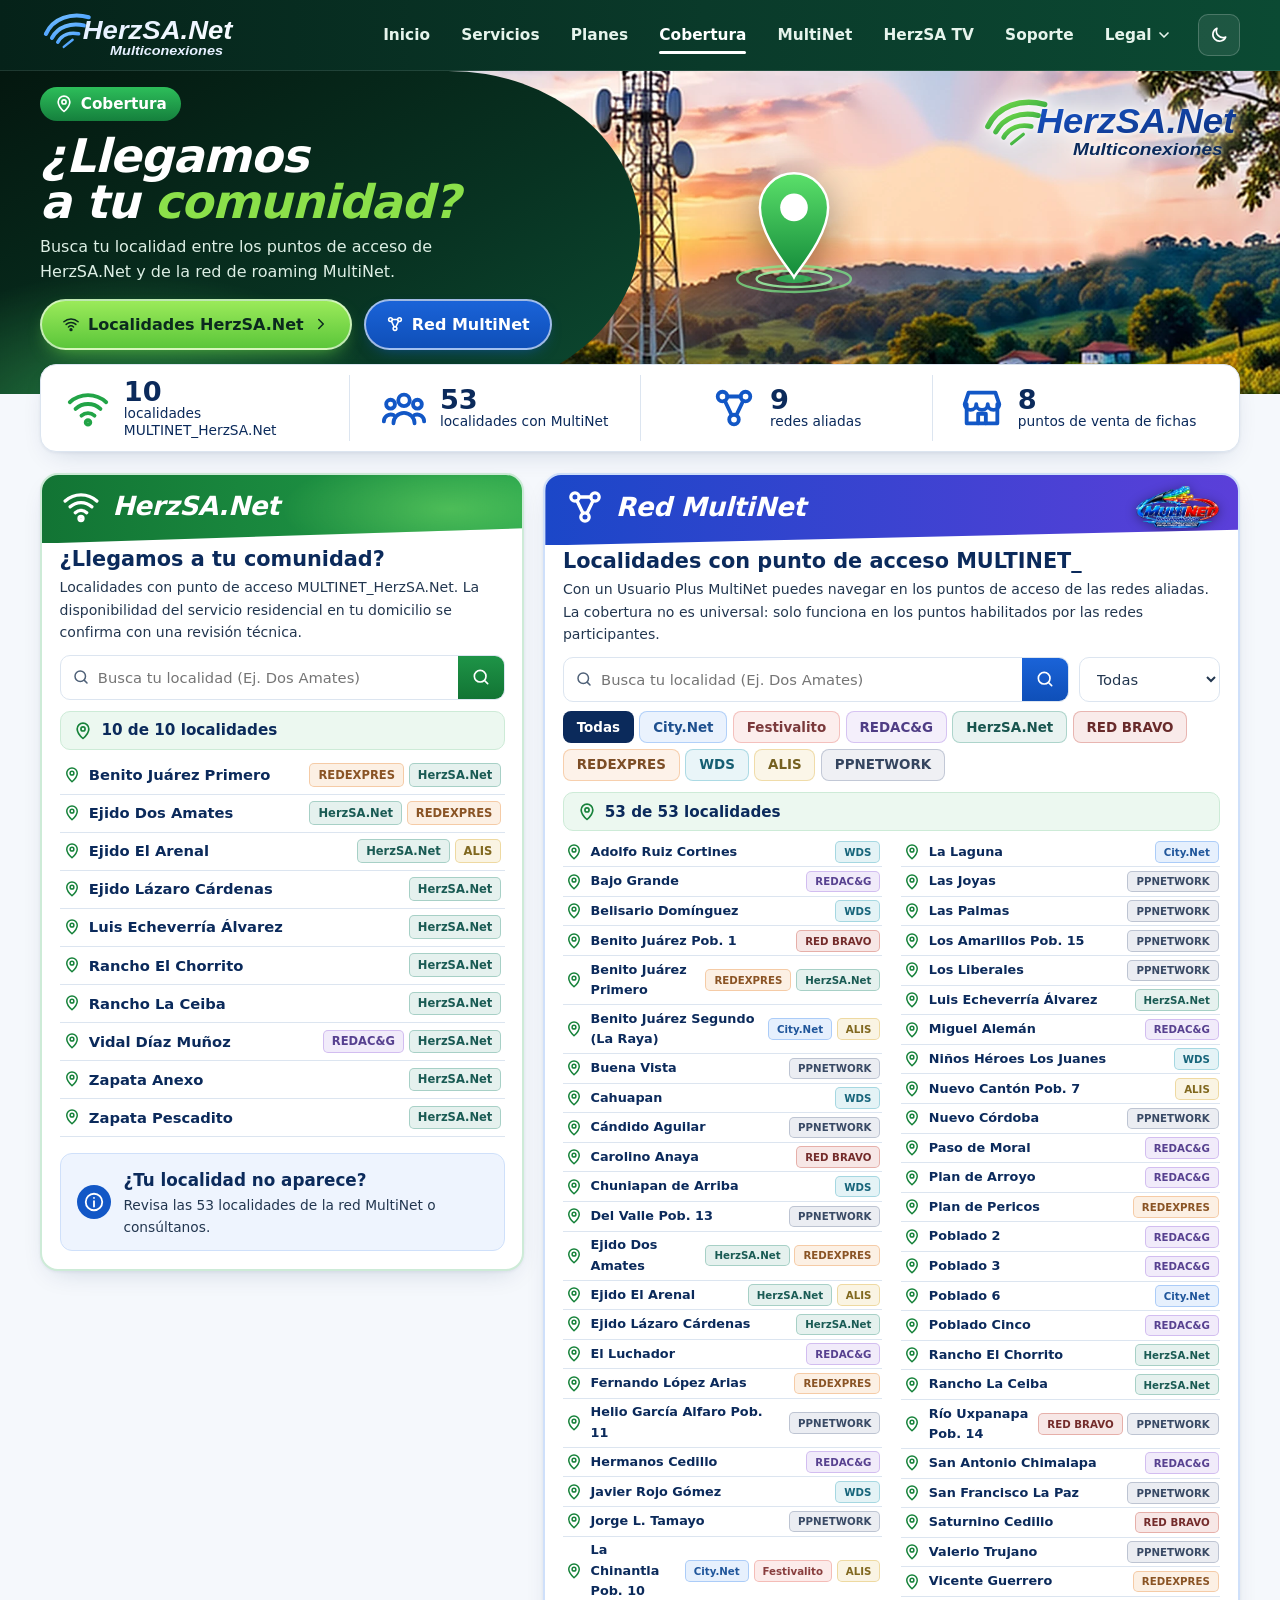
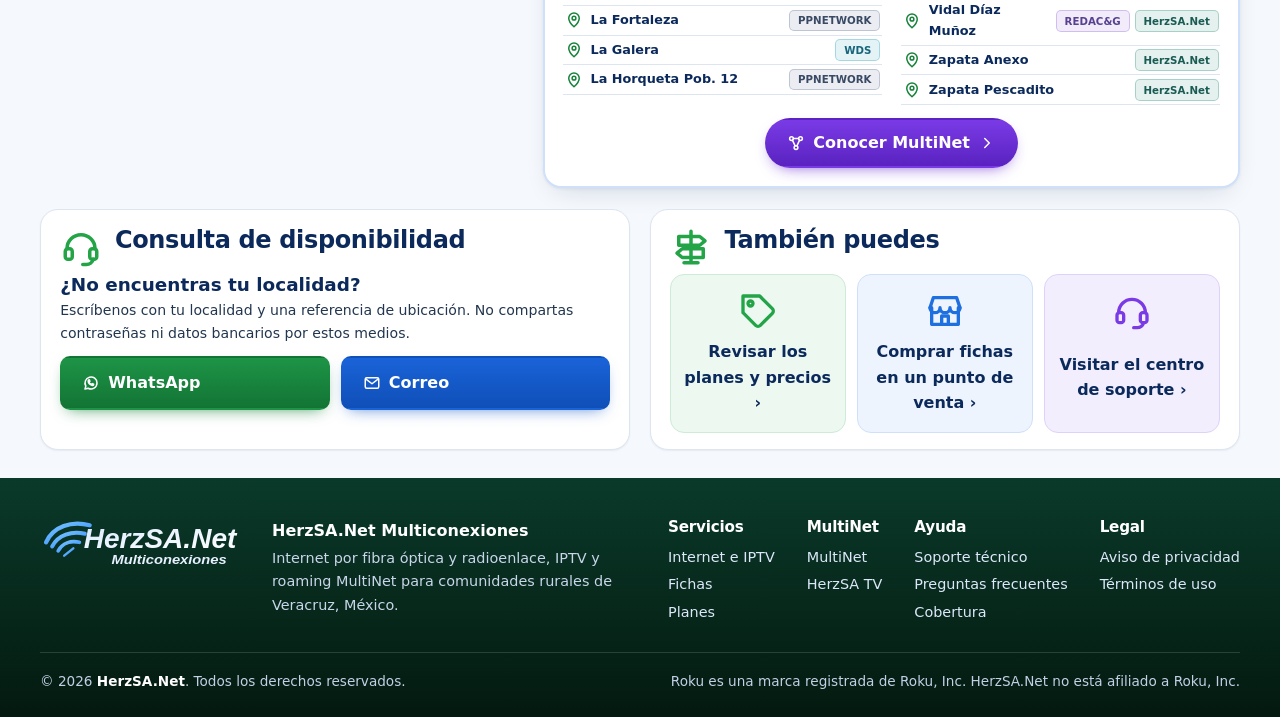
==== commit d48fd4ca: "Cambiar la dirección pública a herzsa-net.github.io Co-Authored-By: Claude Opus 5.5 <noreply@anthrop" ====
--- a/cobertura/index.html
+++ b/cobertura/index.html
@@ -5,13 +5,13 @@
   <meta name="viewport" content="width=device-width, initial-scale=1">
   <title>Cobertura | HerzSA.Net y red MultiNet</title>
   <meta name="description" content="Busca tu localidad entre los puntos de acceso de HerzSA.Net y las 53 localidades de la red de roaming MultiNet.">
-  <link rel="canonical" href="https://silver2452.github.io/cobertura/">
+  <link rel="canonical" href="https://herzsa-net.github.io/cobertura/">
   <meta property="og:type" content="website">
   <meta property="og:locale" content="es_MX">
   <meta property="og:site_name" content="HerzSA.Net">
   <meta property="og:title" content="Cobertura | HerzSA.Net y red MultiNet">
   <meta property="og:description" content="Busca tu localidad entre los puntos de acceso de HerzSA.Net y las 53 localidades de la red de roaming MultiNet.">
-  <meta property="og:url" content="https://silver2452.github.io/cobertura/">
+  <meta property="og:url" content="https://herzsa-net.github.io/cobertura/">
   <meta name="twitter:card" content="summary">
   <meta name="theme-color" content="#102A43">
   <link rel="icon" href="../favicon.svg" type="image/svg+xml">
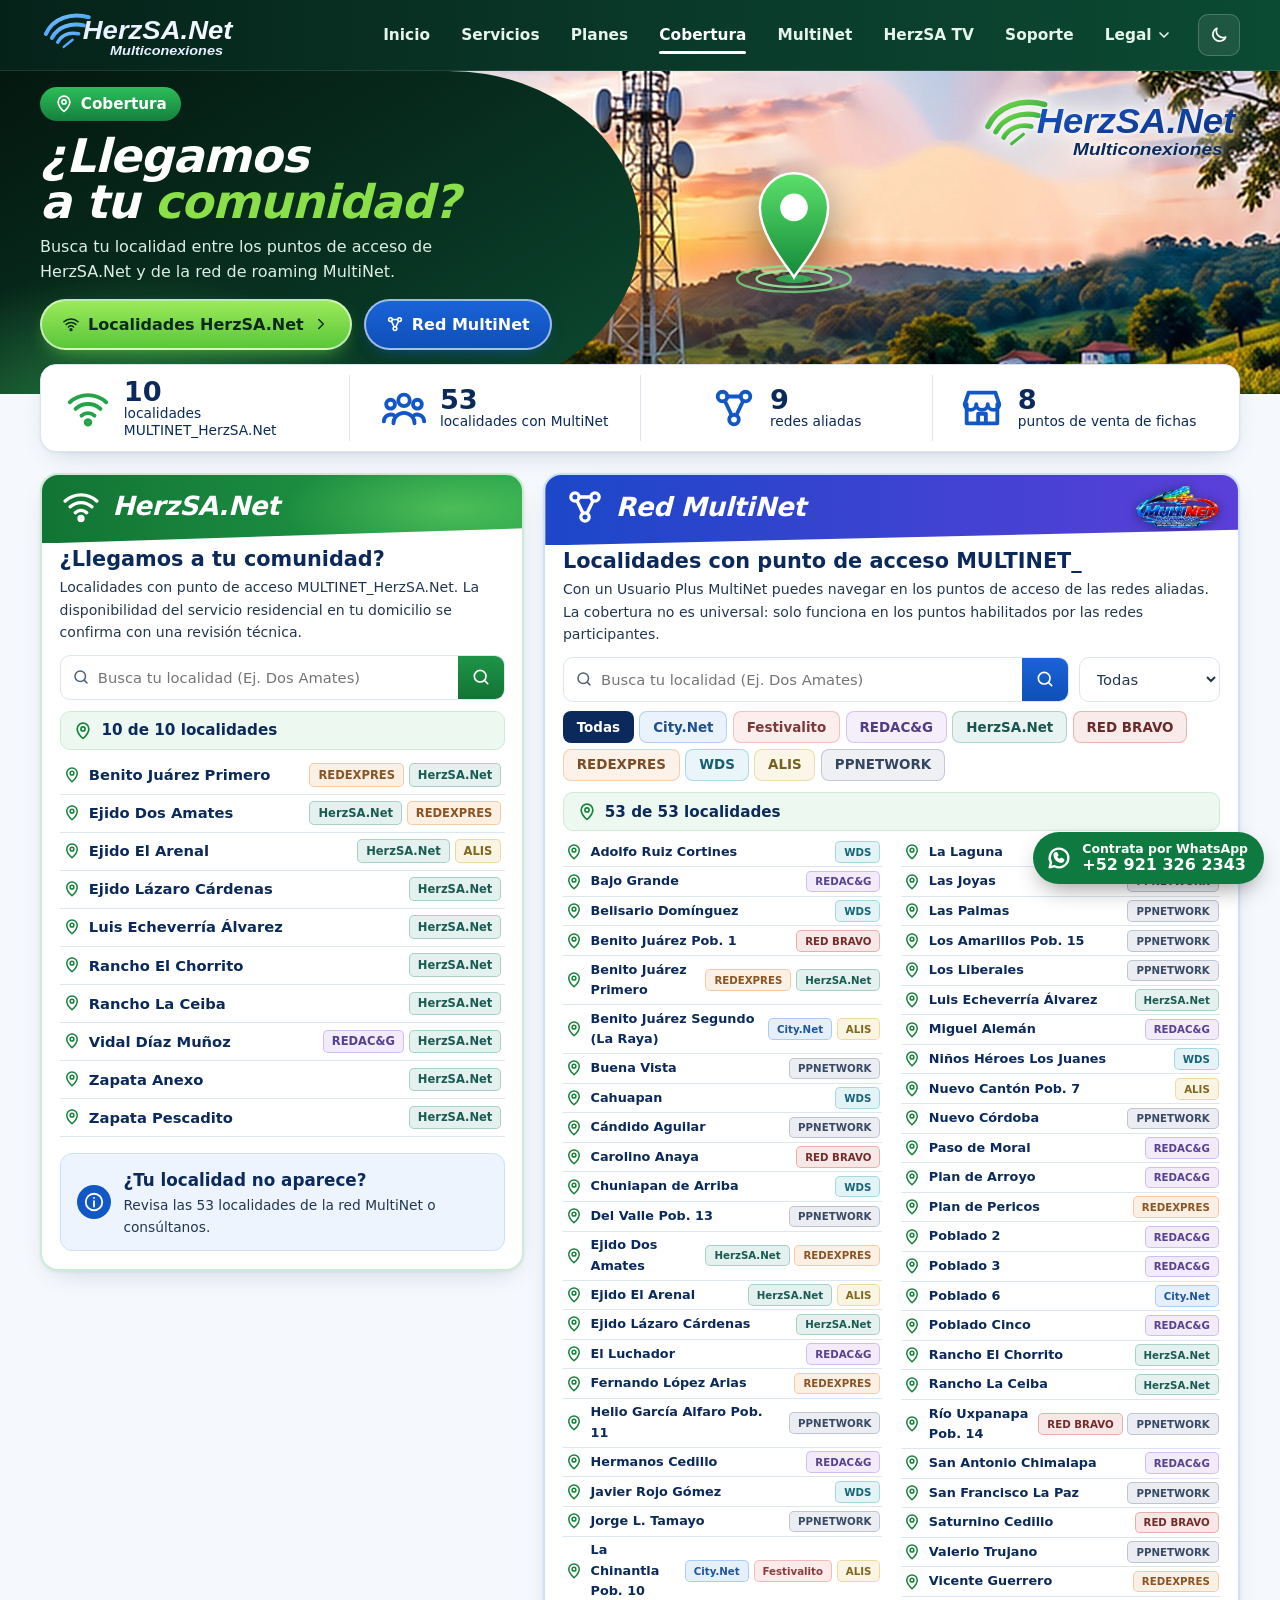
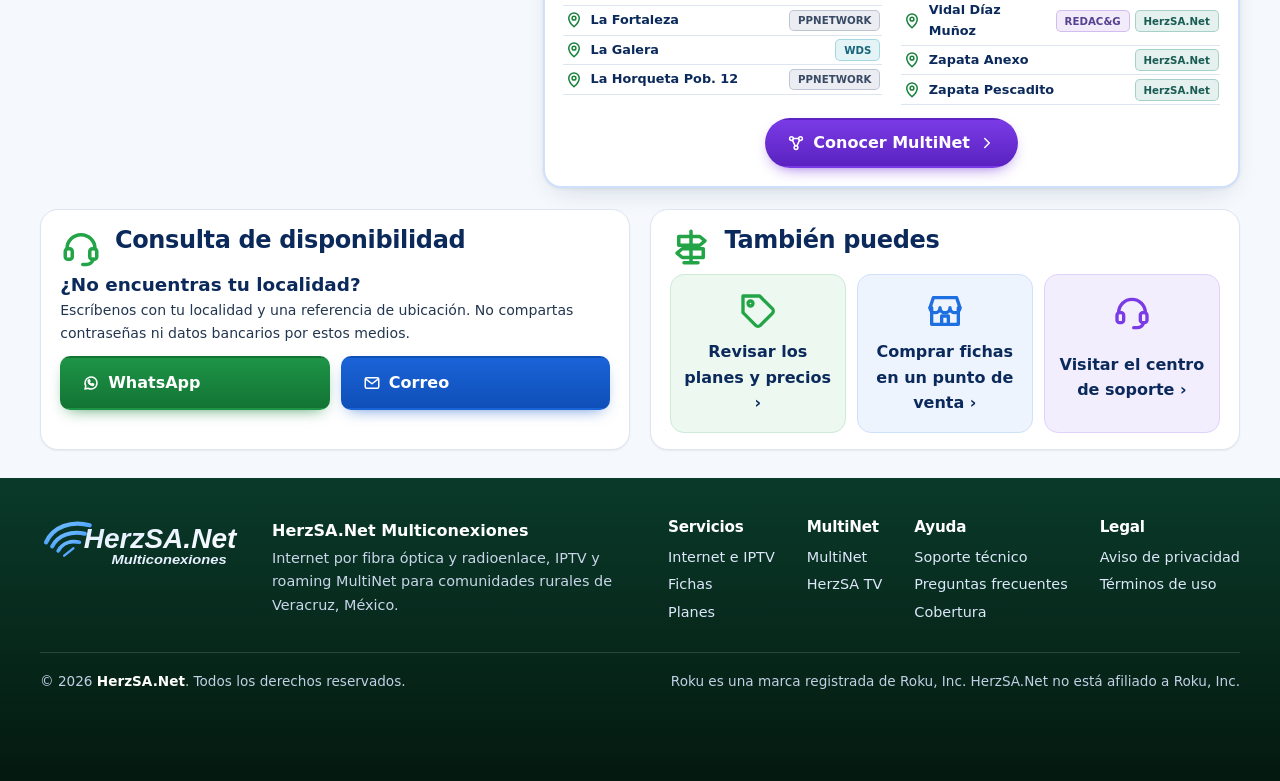
==== commit b3e732ab: "Botón «Menú» en celular y botón flotante de WhatsApp para contratar Co-Authored-By: Claude Opus 5.5 " ====
--- a/cobertura/index.html
+++ b/cobertura/index.html
@@ -5,13 +5,13 @@
   <meta name="viewport" content="width=device-width, initial-scale=1">
   <title>Cobertura | HerzSA.Net y red MultiNet</title>
   <meta name="description" content="Busca tu localidad entre los puntos de acceso de HerzSA.Net y las 53 localidades de la red de roaming MultiNet.">
-  <link rel="canonical" href="https://herzsa-net.github.io/cobertura/">
+  <link rel="canonical" href="https://herzsa.net/cobertura/">
   <meta property="og:type" content="website">
   <meta property="og:locale" content="es_MX">
   <meta property="og:site_name" content="HerzSA.Net">
   <meta property="og:title" content="Cobertura | HerzSA.Net y red MultiNet">
   <meta property="og:description" content="Busca tu localidad entre los puntos de acceso de HerzSA.Net y las 53 localidades de la red de roaming MultiNet.">
-  <meta property="og:url" content="https://herzsa-net.github.io/cobertura/">
+  <meta property="og:url" content="https://herzsa.net/cobertura/">
   <meta name="twitter:card" content="summary">
   <meta name="theme-color" content="#102A43">
   <link rel="icon" href="../favicon.svg" type="image/svg+xml">
@@ -51,8 +51,8 @@
       <svg class="theme-icon-sun" viewBox="0 0 24 24" fill="none" stroke="currentColor" stroke-width="2" stroke-linecap="round" stroke-linejoin="round" aria-hidden="true" focusable="false"><circle cx="12" cy="12" r="4"/><path d="M12 2v2M12 20v2M4.9 4.9l1.4 1.4M17.7 17.7l1.4 1.4M2 12h2M20 12h2M4.9 19.1l1.4-1.4M17.7 6.3l1.4-1.4"/></svg>
     </button>
     <button class="icon-btn nav-toggle" type="button" data-nav-toggle aria-expanded="false" aria-controls="menu-principal">
-      <span class="visually-hidden">Abrir menú</span>
-      <svg viewBox="0 0 24 24" fill="none" stroke="currentColor" stroke-width="2" stroke-linecap="round" aria-hidden="true" focusable="false"><path d="M4 7h16M4 12h16M4 17h16"/></svg>
+      <span class="nav-toggle__text">Menú</span>
+      <svg viewBox="0 0 24 24" fill="none" stroke="currentColor" stroke-width="2.5" stroke-linecap="round" stroke-linejoin="round" aria-hidden="true" focusable="false"><path d="M6 9l6 6 6-6"/></svg>
     </button>
   </div>
 </header>
@@ -203,5 +203,9 @@
     </div>
   </div>
 </footer>
+<a class="wa-float" data-contact="whatsapp-contratar" hidden>
+  <svg viewBox="0 0 24 24" fill="none" stroke="currentColor" stroke-width="2" stroke-linecap="round" stroke-linejoin="round" aria-hidden="true" focusable="false"><path d="M20 12a8 8 0 0 1-11.8 7L4 20l1.1-4A8 8 0 1 1 20 12z"/><path d="M9 9.5c.3 1.8 1.7 3.6 3.6 4.4l1.2-1.1 1.8.8c0 1-.8 1.6-1.6 1.6A6 6 0 0 1 8.2 9.4c0-.8.6-1.6 1.6-1.6l.8 1.8z"/></svg>
+  <span class="wa-float__text"><span class="wa-float__label">Contrata por WhatsApp</span><span class="wa-float__num" data-cfg="contact.whatsapp"></span></span>
+</a>
 </body>
 </html>
--- a/assets/css/styles.css
+++ b/assets/css/styles.css
@@ -1807,3 +1807,30 @@
 .lg-arco.is-disabled { background: linear-gradient(180deg, #1E9447, #127434); color: #FFFFFF; border-color: transparent; opacity: .93; }
 .lg-arco .btn__note { color: #DFF5E6; }
 .lg-side { position: static; max-height: none; overflow: visible; }
+
+/* ---------- Botón Menú (celular) ---------- */
+.nav-toggle {
+  width: auto; padding: 0 .85rem; gap: .35rem;
+  grid-auto-flow: column; align-items: center;
+  font: inherit; font-weight: 700; font-size: 1rem;
+}
+.nav-toggle svg { width: 16px; height: 16px; transition: transform .2s; }
+.nav-toggle[aria-expanded="true"] svg { transform: rotate(180deg); }
+
+/* ---------- Botón flotante de WhatsApp ---------- */
+.wa-float {
+  position: fixed; right: 16px; bottom: 16px; z-index: 60;
+  display: inline-flex; align-items: center; gap: .6rem;
+  padding: .6rem 1rem .6rem .75rem; border-radius: 999px;
+  background: #0F7A3F; color: #FFFFFF; text-decoration: none;
+  box-shadow: 0 10px 24px -8px rgba(0, 0, 0, .45);
+  transition: transform .15s, background .15s;
+}
+.wa-float:hover { background: #0B6633; transform: translateY(-2px); }
+.wa-float:focus-visible { outline: 3px solid #FFFFFF; outline-offset: 2px; box-shadow: 0 0 0 6px #0F7A3F; }
+.wa-float svg { width: 28px; height: 28px; flex: none; }
+.wa-float__text { display: flex; flex-direction: column; line-height: 1.15; }
+.wa-float__label { font-size: .78rem; font-weight: 600; }
+.wa-float__num { font-size: 1rem; font-weight: 800; white-space: nowrap; }
+.site-footer { padding-bottom: 5.5rem; }
+@media (prefers-reduced-motion: reduce) { .wa-float, .nav-toggle svg { transition: none; } }
